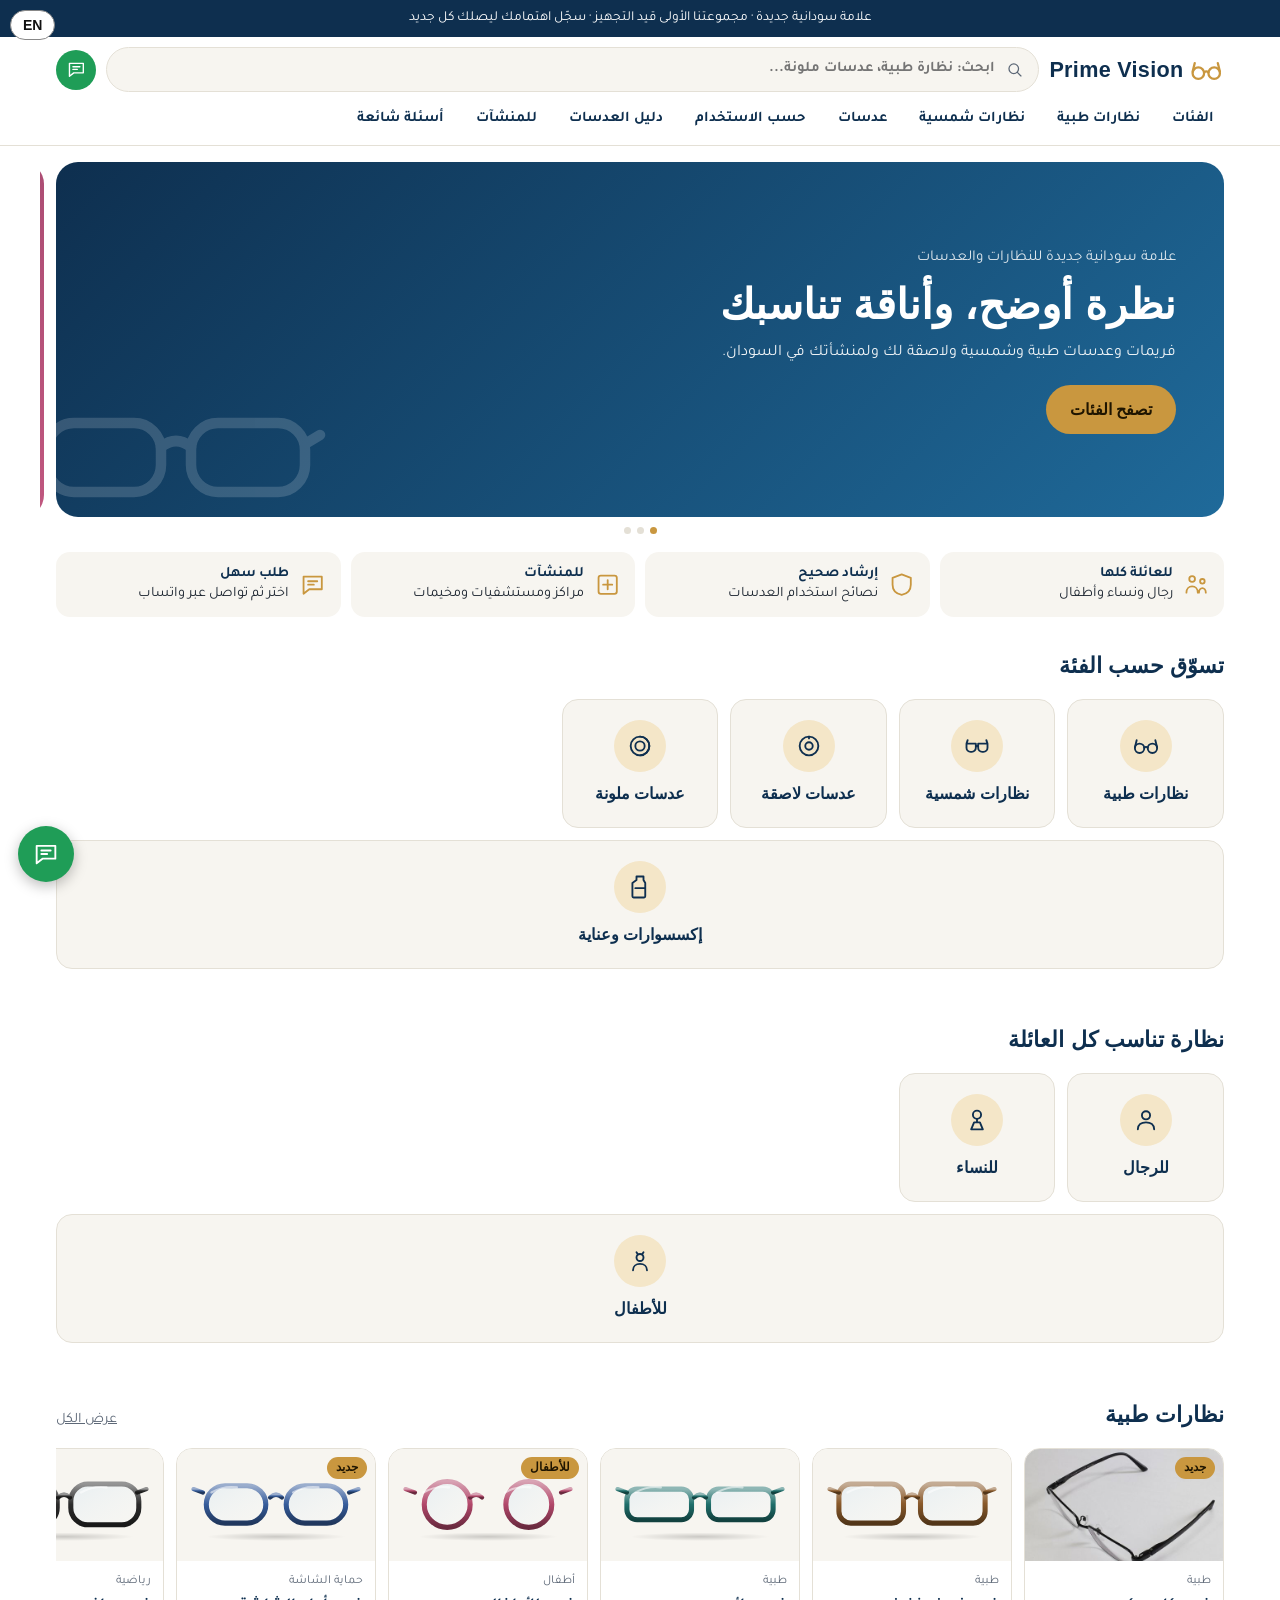
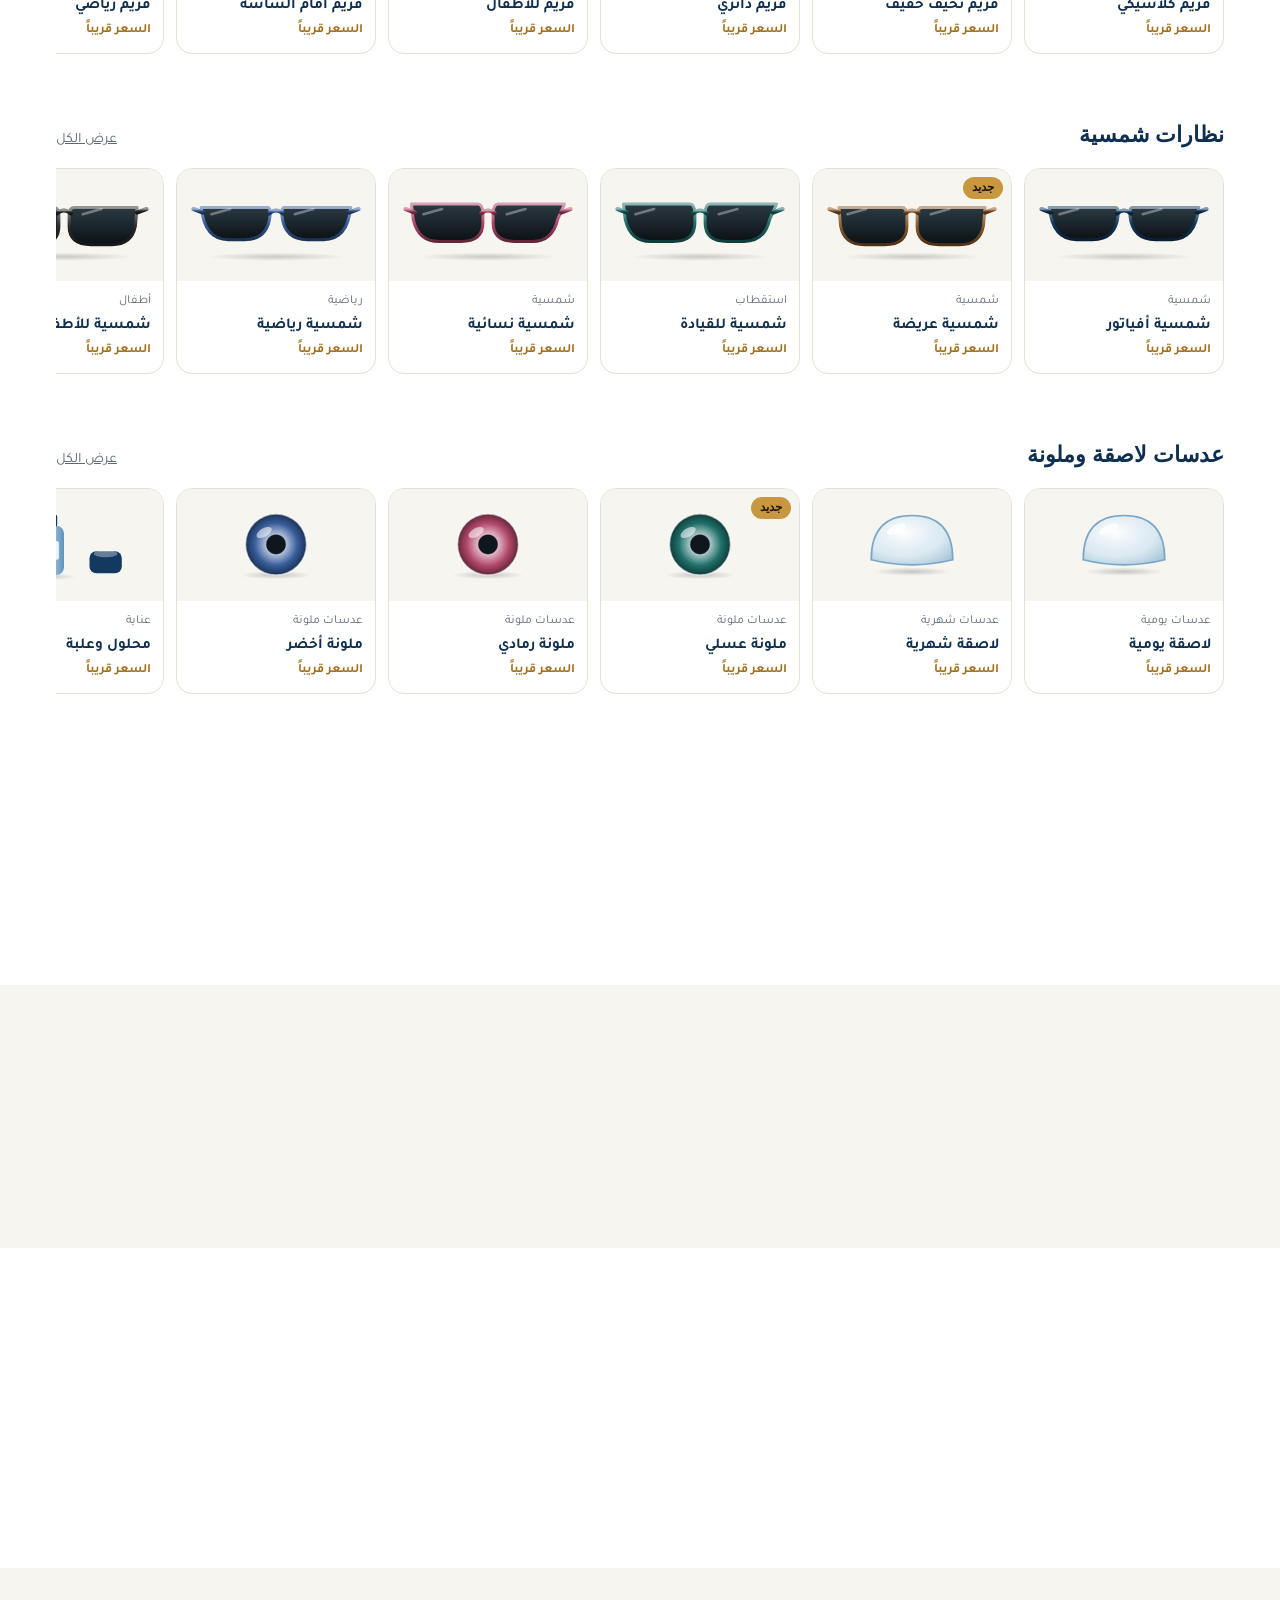
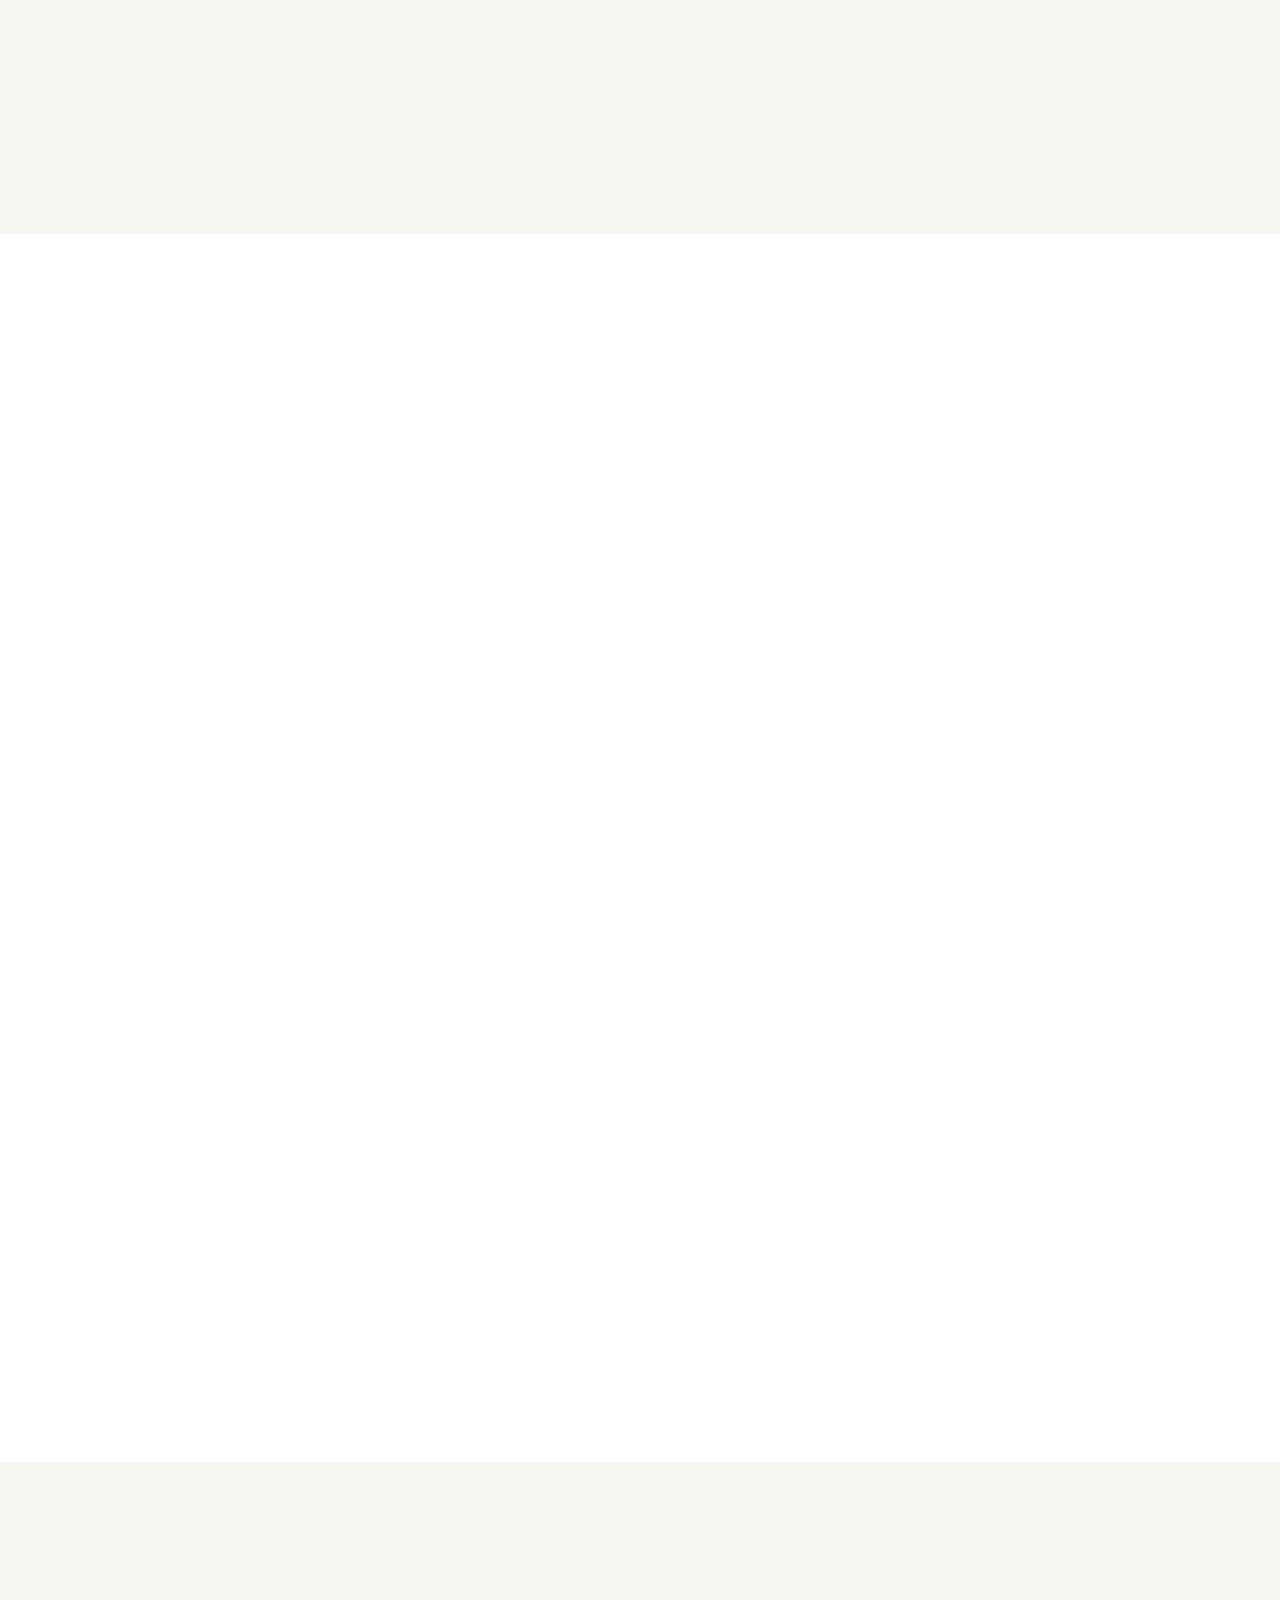
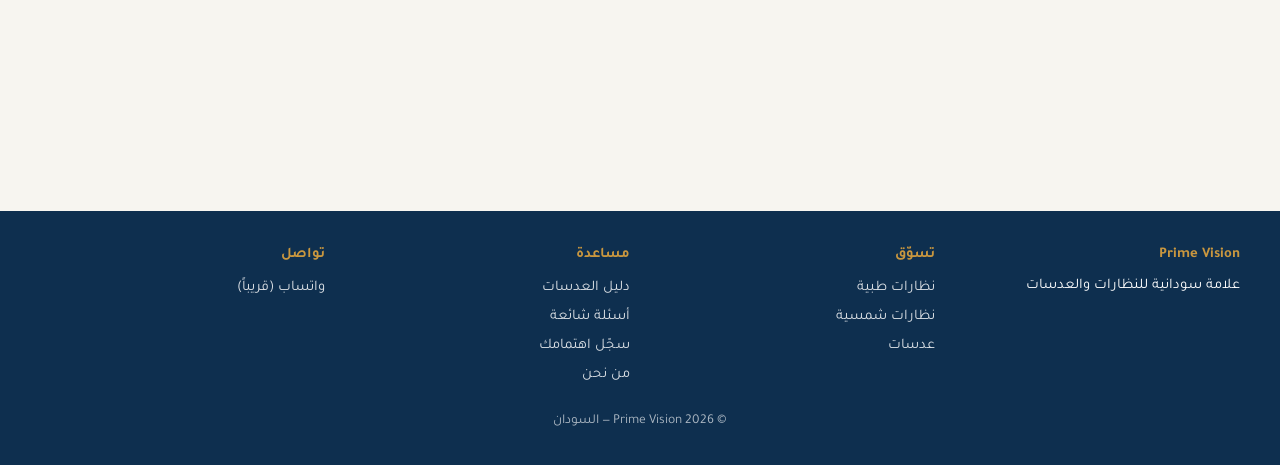
==== index.html @ 3c16b250 "Add multilingual support for Arabic and English" ====
<!DOCTYPE html>
<!-- Image credit: frame photo "Black Titanium Frame Eyeglasses, JINS MTF-16S-151B" by Yapparina, Wikimedia Commons, CC0 1.0. Font: Tajawal, SIL OFL. -->
<html lang="ar" dir="rtl"><head><meta charset="utf-8">
<meta name="viewport" content="width=device-width,initial-scale=1">
<title>Prime Vision | نظارات وعدسات في السودان</title>
<meta name="description" content="علامة سودانية جديدة للنظارات والعدسات: طبية، شمسية، لاصقة وملونة، للأفراد والمنشآت.">
<meta name="theme-color" content="#0e2f4f">
<meta name="robots" content="noindex,nofollow,noarchive">
<link rel="stylesheet" href="fonts.css"><link rel="manifest" href="manifest.webmanifest"><link rel="icon" href="data:image/svg+xml,%3Csvg%20xmlns%3D%22http%3A//www.w3.org/2000/svg%22%20viewBox%3D%220%200%20512%20512%22%3E%3Crect%20width%3D%22512%22%20height%3D%22512%22%20rx%3D%2296%22%20fill%3D%22%230f2a4a%22/%3E%3Cg%20fill%3D%22none%22%20stroke%3D%22%23fff%22%20stroke-width%3D%2226%22%3E%3Ccircle%20cx%3D%22165%22%20cy%3D%22270%22%20r%3D%2275%22/%3E%3Ccircle%20cx%3D%22347%22%20cy%3D%22270%22%20r%3D%2275%22/%3E%3Cpath%20d%3D%22M240%20262q16-18%2032%200%22/%3E%3C/g%3E%3Ccircle%20cx%3D%22256%22%20cy%3D%22130%22%20r%3D%2222%22%20fill%3D%22%23e8b04a%22/%3E%3C/svg%3E%0A"><link rel="apple-touch-icon" href="data:image/svg+xml,%3Csvg%20xmlns%3D%22http%3A//www.w3.org/2000/svg%22%20viewBox%3D%220%200%20512%20512%22%3E%3Crect%20width%3D%22512%22%20height%3D%22512%22%20rx%3D%2296%22%20fill%3D%22%230f2a4a%22/%3E%3Cg%20fill%3D%22none%22%20stroke%3D%22%23fff%22%20stroke-width%3D%2226%22%3E%3Ccircle%20cx%3D%22165%22%20cy%3D%22270%22%20r%3D%2275%22/%3E%3Ccircle%20cx%3D%22347%22%20cy%3D%22270%22%20r%3D%2275%22/%3E%3Cpath%20d%3D%22M240%20262q16-18%2032%200%22/%3E%3C/g%3E%3Ccircle%20cx%3D%22256%22%20cy%3D%22130%22%20r%3D%2222%22%20fill%3D%22%23e8b04a%22/%3E%3C/svg%3E%0A">
<link rel="preload" href="tajawal-700.ttf" as="font" type="font/ttf" crossorigin>
<style>
:root{--n:#0e2f4f;--n2:#17507f;--g:#c9973f;--gl:#f4e6c8;--bg:#f7f5f0;--t:#1c2530;--m:#5d6877;--l:#e4e0d6;--wa:#1f9d57}
*{box-sizing:border-box}html{scroll-behavior:smooth}
body{margin:0;font-family:Tajawal,"Noto Sans Arabic","Segoe UI",Tahoma,Arial,sans-serif;color:var(--t);background:#fff;line-height:1.7;font-size:16px}
a{color:inherit;text-decoration:none;cursor:pointer}
.ic{width:1.3em;height:1.3em;vertical-align:-.25em;flex:none}
.bar{background:var(--n);color:#fff;text-align:center;font-size:.86rem;padding:7px 12px}
header{position:sticky;top:0;z-index:5;background:#fffffff2;backdrop-filter:blur(6px);border-bottom:1px solid var(--l)}
.top{display:flex;align-items:center;gap:10px;padding:10px 16px;max-width:1200px;margin:auto}
.logo{font-weight:800;color:var(--n);font-size:1.35rem;white-space:nowrap;display:flex;align-items:center;gap:6px;letter-spacing:.3px}.logo .ic{width:1.6em;height:1.6em;color:var(--g)}
.search{flex:1;display:flex;align-items:center;gap:6px;background:var(--bg);border-radius:999px;padding:0 14px;border:1px solid var(--l);color:var(--m);min-width:0}
.search input{flex:1;border:0;background:transparent;padding:9px 4px;font:inherit;outline:0;min-width:0;color:var(--t)}
.iconbtn{background:var(--wa);color:#fff;border-radius:50%;width:40px;height:40px;display:grid;place-items:center;flex:none}
.nav{display:flex;gap:4px;overflow-x:auto;padding:0 12px 8px;max-width:1200px;margin:auto;scrollbar-width:none}
.nav a{white-space:nowrap;padding:5px 14px;border-radius:999px;font-size:.92rem;font-weight:700;color:var(--n)}.nav a:hover{background:var(--gl)}
.btn{display:inline-flex;align-items:center;gap:6px;background:var(--g);color:#1f1500;padding:11px 24px;border-radius:999px;font-weight:800;border:0;cursor:pointer;font:inherit;font-weight:800}
.btn.wa{background:var(--wa);color:#fff}.btn.dk{background:var(--n);color:#fff}.btn.ol{background:transparent;color:#fff;border:1.5px solid #fff8}
.wrap{max-width:1200px;margin:auto;padding:0 16px}
.hero{display:flex;overflow-x:auto;scroll-snap-type:x mandatory;max-width:1200px;margin:16px auto 0;padding:0 16px;gap:12px;scrollbar-width:none}
.slide{flex:0 0 100%;scroll-snap-align:center;border-radius:22px;padding:40px 28px;min-height:280px;color:#fff;display:flex;flex-direction:column;justify-content:center;position:relative;overflow:hidden}
.slide>*{position:relative;z-index:1;max-width:520px}
.slide small{opacity:.85;font-size:.95rem}.slide h1,.slide h2{margin:.15em 0 .2em;font-size:2rem;line-height:1.3;font-weight:800}.slide p{margin:0 0 18px;opacity:.93}
.slide .deco{position:absolute;inset:auto auto -20px -30px;width:300px;opacity:.16;z-index:0;max-width:none;color:#fff}
.slide .deco svg{width:100%}
.s1{background:linear-gradient(135deg,#0e2f4f,#1f6a9a)}.s2{background:linear-gradient(135deg,#6b2d4f,#c0577f)}.s3{background:linear-gradient(135deg,#6b4a1d,#c9973f)}
.dots{display:flex;justify-content:center;gap:6px;margin:10px 0 0}.dots i{width:7px;height:7px;border-radius:50%;background:var(--l)}.dots i:first-child{background:var(--g)}
.trust{display:grid;grid-template-columns:repeat(auto-fit,minmax(200px,1fr));gap:10px;padding:18px 16px 4px;max-width:1200px;margin:auto}
.trust div{display:flex;align-items:center;gap:10px;background:var(--bg);border-radius:14px;padding:12px 14px;font-size:.9rem;line-height:1.4}.trust b{display:block;color:var(--n)}.trust .ic{width:1.9em;height:1.9em;color:var(--g)}
section{padding:26px 0}
.sh{display:flex;justify-content:space-between;align-items:baseline;margin-bottom:14px}.sh h2{margin:0;color:var(--n);font-size:1.4rem;font-weight:800}.sh a{font-size:.9rem;color:var(--m);text-decoration:underline}
.sub{color:var(--m);margin:-8px 0 14px}
.tiles>.tile:last-child:nth-child(odd){grid-column:1/-1}.tiles{display:grid;grid-template-columns:repeat(auto-fit,minmax(140px,1fr));gap:12px}
.tile{display:flex;flex-direction:column;align-items:center;gap:8px;border-radius:16px;padding:20px 10px;background:var(--bg);border:1px solid var(--l);font-weight:800;color:var(--n);text-align:center}.tile:hover{border-color:var(--g);background:#fff}
.ti{width:52px;height:52px;border-radius:50%;background:var(--gl);color:var(--n);display:grid;place-items:center}.ti .ic{width:28px;height:28px}
.car{display:flex;gap:12px;overflow-x:auto;scroll-snap-type:x proximity;padding-bottom:10px;scrollbar-width:thin}
.pc{flex:0 0 168px;scroll-snap-align:start;border:1px solid var(--l);border-radius:16px;overflow:hidden;background:#fff;transition:.15s}.pc:hover{border-color:var(--g);transform:translateY(-2px)}
.pi{background:var(--bg);height:112px;display:grid;place-items:center;padding:14px;position:relative}.pi svg{width:100%;max-height:88px}.pi:has(img){padding:0;overflow:hidden}.pi img{display:block}
.bd{position:absolute;top:8px;right:8px;background:var(--g);color:#1f1500;font-size:.72rem;font-weight:800;padding:1px 9px;border-radius:999px}
.pm{padding:10px 12px 12px;display:grid;gap:1px}.pb{font-size:.76rem;color:var(--m)}.pn{font-size:.95rem;color:var(--n)}.pp{font-size:.8rem;color:#a2701c;font-weight:700}
.edit{display:grid;grid-template-columns:repeat(auto-fit,minmax(240px,1fr));gap:14px}
.ec{border-radius:18px;padding:24px;color:#fff;min-height:150px;display:flex;flex-direction:column;justify-content:space-between}.ec .ic{width:34px;height:34px;opacity:.9}.ec h3{margin:0;font-size:1.2rem}.ec a{text-decoration:underline;font-size:.92rem;opacity:.95}
.alt{background:var(--bg)}
.grid{display:grid;grid-template-columns:repeat(auto-fit,minmax(170px,1fr));gap:14px}
.fc{background:#fff;border-radius:16px;padding:20px 16px;text-align:center;border:1px solid var(--l);display:flex;flex-direction:column;align-items:center;gap:6px}.fc h3{margin:0;font-size:1.05rem;color:var(--n)}.fc p{margin:0;font-size:.9rem;color:var(--m)}
form{max-width:520px;margin:auto;display:grid;gap:12px}label{font-size:.92rem;font-weight:700;display:grid;gap:4px;color:var(--n)}
input,select,textarea{font:inherit;padding:11px 12px;border:1px solid #cfc9bb;border-radius:12px;width:100%;background:#fff}input:focus,select:focus,textarea:focus{outline:2px solid var(--g);border-color:var(--g)}
details{background:#fff;border-radius:14px;padding:12px 18px;margin:8px 0;border:1px solid var(--l)}summary{cursor:pointer;font-weight:800;color:var(--n)}details p{margin:8px 0 0;color:var(--m)}
.note{font-size:.85rem;color:var(--m);text-align:center}
footer{background:var(--n);color:#fff;padding:32px 16px;font-size:.92rem}.fg{max-width:1200px;margin:auto;display:grid;grid-template-columns:repeat(auto-fit,minmax(160px,1fr));gap:20px}.fg h4{margin:0 0 6px;color:var(--g)}.fg a{display:block;opacity:.85;padding:2px 0}.cp{text-align:center;margin-top:20px;opacity:.65;font-size:.85rem}
.fab{position:fixed;bottom:18px;left:18px;width:56px;height:56px;border-radius:50%;background:var(--wa);color:#fff;display:grid;place-items:center;box-shadow:0 4px 14px #0004;z-index:6}.fab .ic{width:28px;height:28px}
#inst{display:none}
#gate{position:fixed;inset:0;background:var(--n);z-index:99;display:none;place-items:center;color:#fff;text-align:center}#gate form{background:#fff;color:var(--t);padding:24px;border-radius:16px;max-width:320px}
#toast{position:fixed;bottom:90px;left:50%;transform:translateX(-50%);background:#1c2530;color:#fff;padding:10px 18px;border-radius:999px;display:none;z-index:98;font-size:.95rem}
@media(min-width:800px){.slide{padding:56px 48px;min-height:320px}.slide h1,.slide h2{font-size:2.6rem}.pc{flex-basis:200px}}
</style><style>.btn.on{outline:3px solid #c9983a;outline-offset:2px}
#pvm{position:fixed;inset:0;background:#0009;display:none;align-items:center;justify-content:center;z-index:60;padding:14px}#pvm .bx{background:#fff;border-radius:18px;max-width:460px;width:100%;max-height:90vh;overflow:auto;padding:16px;position:relative;text-align:right}#pvm img{width:100%;max-height:260px;object-fit:contain;border-radius:12px;background:#f1eee6}#pvm .x{position:absolute;top:8px;left:10px;border:0;background:#eee;border-radius:999px;width:32px;height:32px;font-size:18px;cursor:pointer}#pvl{position:fixed;bottom:14px;right:14px;z-index:50;display:none}#pvno{text-align:center;color:var(--m);padding:18px;display:none}</style><style id="pvx">
@media (prefers-reduced-motion:no-preference){.rv{opacity:0;transform:translateY(14px);transition:opacity .5s ease,transform .5s ease}.rv.in{opacity:1;transform:none}#pvm{transition:opacity .2s}#pvm .bx{animation:pvup .25s ease}@keyframes pvup{from{transform:translateY(12px);opacity:0}to{transform:none;opacity:1}}.btn,button{transition:transform .12s,opacity .2s}.btn:active,button:active{transform:scale(.97)}}
section{content-visibility:auto;contain-intrinsic-size:auto 500px}
#f input,#f select,#f textarea,#f button{min-height:44px;font-size:16px}
.btn[disabled],button[disabled]{opacity:.6;pointer-events:none}
.szb{margin:10px 0;border:1px solid #ddd;border-radius:12px;padding:8px 12px}.szb summary{cursor:pointer;font-weight:700}
#pvl{width:100%;border-collapse:collapse;font-size:14px}#pvl td,#pvl th{padding:4px;border-bottom:1px solid #eee;text-align:center}
</style>
</head><body>
<svg width="0" height="0" style="position:absolute" aria-hidden="true"><defs><symbol id="i-glasses" viewBox="0 0 24 24" fill="none" stroke="currentColor" stroke-width="1.6" stroke-linecap="round" stroke-linejoin="round"><circle cx="6.5" cy="14" r="4"/><circle cx="17.5" cy="14" r="4"/><path d="M10.5 13.5q1.5-1.5 3 0M2.5 13l1.5-6M21.5 13L20 7"/></symbol><symbol id="i-sun" viewBox="0 0 24 24" fill="none" stroke="currentColor" stroke-width="1.6" stroke-linecap="round" stroke-linejoin="round"><path d="M3 10h8v3.5a3.5 3.5 0 0 1-3.5 3.5h-1A3.5 3.5 0 0 1 3 13.5zM13 10h8v3.5a3.5 3.5 0 0 1-3.5 3.5h-1a3.5 3.5 0 0 1-3.5-3.5zM11 12h2M3 10l1-3M21 10l-1-3"/></symbol><symbol id="i-lens" viewBox="0 0 24 24" fill="none" stroke="currentColor" stroke-width="1.6" stroke-linecap="round" stroke-linejoin="round"><circle cx="12" cy="12" r="8"/><circle cx="12" cy="12" r="3.2"/><path d="M12 4v1.5"/></symbol><symbol id="i-color" viewBox="0 0 24 24" fill="none" stroke="currentColor" stroke-width="1.6" stroke-linecap="round" stroke-linejoin="round"><circle cx="12" cy="12" r="8"/><circle cx="12" cy="12" r="4"/><path d="M12 4a8 8 0 0 1 0 16"/></symbol><symbol id="i-drop" viewBox="0 0 24 24" fill="none" stroke="currentColor" stroke-width="1.6" stroke-linecap="round" stroke-linejoin="round"><path d="M12 3s6 6.5 6 11a6 6 0 0 1-12 0c0-4.5 6-11 6-11z"/></symbol><symbol id="i-bottle" viewBox="0 0 24 24" fill="none" stroke="currentColor" stroke-width="1.6" stroke-linecap="round" stroke-linejoin="round"><path d="M9 3h6v3l1.5 2.5V20a1 1 0 0 1-1 1h-9a1 1 0 0 1-1-1V8.5L9 6zM8 13h8"/></symbol><symbol id="i-man" viewBox="0 0 24 24" fill="none" stroke="currentColor" stroke-width="1.6" stroke-linecap="round" stroke-linejoin="round"><circle cx="12" cy="8" r="3.5"/><path d="M5 20c0-4 3-6 7-6s7 2 7 6"/></symbol><symbol id="i-woman" viewBox="0 0 24 24" fill="none" stroke="currentColor" stroke-width="1.6" stroke-linecap="round" stroke-linejoin="round"><circle cx="12" cy="7.5" r="3.5"/><path d="M12 11v3M7 20l2.5-6h5L17 20z"/></symbol><symbol id="i-kid" viewBox="0 0 24 24" fill="none" stroke="currentColor" stroke-width="1.6" stroke-linecap="round" stroke-linejoin="round"><circle cx="12" cy="9" r="3"/><path d="M6 20c0-3.5 2.5-5.5 6-5.5s6 2 6 5.5M9 4.5l1 1.5M15 4.5l-1 1.5"/></symbol><symbol id="i-screen" viewBox="0 0 24 24" fill="none" stroke="currentColor" stroke-width="1.6" stroke-linecap="round" stroke-linejoin="round"><rect x="3" y="4" width="18" height="12" rx="2"/><path d="M8 20h8M12 16v4"/></symbol><symbol id="i-car" viewBox="0 0 24 24" fill="none" stroke="currentColor" stroke-width="1.6" stroke-linecap="round" stroke-linejoin="round"><path d="M4 15v-3l2-5h12l2 5v3zM4 15v3h3v-3M17 15v3h3v-3M7 12h10"/></symbol><symbol id="i-run" viewBox="0 0 24 24" fill="none" stroke="currentColor" stroke-width="1.6" stroke-linecap="round" stroke-linejoin="round"><circle cx="14" cy="5" r="2"/><path d="M8 20l3-5-2-3 3-2 3 3 3 1M11 15l3 1 1 4"/></symbol><symbol id="i-user" viewBox="0 0 24 24" fill="none" stroke="currentColor" stroke-width="1.6" stroke-linecap="round" stroke-linejoin="round"><circle cx="12" cy="8" r="3.5"/><path d="M5 20c0-4 3-6 7-6s7 2 7 6"/></symbol><symbol id="i-store" viewBox="0 0 24 24" fill="none" stroke="currentColor" stroke-width="1.6" stroke-linecap="round" stroke-linejoin="round"><path d="M4 9l1-5h14l1 5M4 9v11h16V9M4 9a2.7 2.7 0 0 0 5.3 0 2.7 2.7 0 0 0 5.4 0A2.7 2.7 0 0 0 20 9M10 20v-5h4v5"/></symbol><symbol id="i-hospital" viewBox="0 0 24 24" fill="none" stroke="currentColor" stroke-width="1.6" stroke-linecap="round" stroke-linejoin="round"><rect x="4" y="4" width="16" height="16" rx="2"/><path d="M12 8v8M8 12h8"/></symbol><symbol id="i-tent" viewBox="0 0 24 24" fill="none" stroke="currentColor" stroke-width="1.6" stroke-linecap="round" stroke-linejoin="round"><path d="M3 20L12 4l9 16zM12 4v16M9 20l3-6 3 6"/></symbol><symbol id="i-steth" viewBox="0 0 24 24" fill="none" stroke="currentColor" stroke-width="1.6" stroke-linecap="round" stroke-linejoin="round"><path d="M6 3v6a4 4 0 0 0 8 0V3M10 13v2a4 4 0 0 0 8 0v-2"/><circle cx="18" cy="11" r="2"/></symbol><symbol id="i-hand" viewBox="0 0 24 24" fill="none" stroke="currentColor" stroke-width="1.6" stroke-linecap="round" stroke-linejoin="round"><path d="M7 12V6a1.5 1.5 0 0 1 3 0v5M10 11V4.5a1.5 1.5 0 0 1 3 0V11M13 11V5.5a1.5 1.5 0 0 1 3 0V13M16 11a1.5 1.5 0 0 1 3 0v4a6 6 0 0 1-6 6h-1a6 6 0 0 1-5-3l-2-4 1-1 3 2"/></symbol><symbol id="i-eye" viewBox="0 0 24 24" fill="none" stroke="currentColor" stroke-width="1.6" stroke-linecap="round" stroke-linejoin="round"><path d="M2 12s4-7 10-7 10 7 10 7-4 7-10 7S2 12 2 12z"/><circle cx="12" cy="12" r="3"/></symbol><symbol id="i-clock" viewBox="0 0 24 24" fill="none" stroke="currentColor" stroke-width="1.6" stroke-linecap="round" stroke-linejoin="round"><circle cx="12" cy="12" r="9"/><path d="M12 7v5l3 2"/></symbol><symbol id="i-doctor" viewBox="0 0 24 24" fill="none" stroke="currentColor" stroke-width="1.6" stroke-linecap="round" stroke-linejoin="round"><rect x="4" y="4" width="16" height="16" rx="2"/><path d="M12 8v8M8 12h8"/></symbol><symbol id="i-chat" viewBox="0 0 24 24" fill="none" stroke="currentColor" stroke-width="1.6" stroke-linecap="round" stroke-linejoin="round"><path d="M4 5h16v11H9l-5 4z"/><path d="M8 9h8M8 12h5"/></symbol><symbol id="i-search" viewBox="0 0 24 24" fill="none" stroke="currentColor" stroke-width="1.6" stroke-linecap="round" stroke-linejoin="round"><circle cx="11" cy="11" r="6"/><path d="M20 20l-4.5-4.5"/></symbol><symbol id="i-check" viewBox="0 0 24 24" fill="none" stroke="currentColor" stroke-width="1.6" stroke-linecap="round" stroke-linejoin="round"><path d="M5 12l5 5 9-10"/></symbol><symbol id="i-family" viewBox="0 0 24 24" fill="none" stroke="currentColor" stroke-width="1.6" stroke-linecap="round" stroke-linejoin="round"><circle cx="8" cy="7" r="2.5"/><circle cx="17" cy="9" r="2"/><path d="M3 19c0-3.5 2.2-5.5 5-5.5s5 2 5 5.5M14 19c0-2.5 1.5-4 3-4s3 1.5 3 4"/></symbol><symbol id="i-one" viewBox="0 0 24 24" fill="none" stroke="currentColor" stroke-width="1.6" stroke-linecap="round" stroke-linejoin="round"><circle cx="12" cy="12" r="9"/><path d="M10.5 9l1.8-1.2V16"/></symbol><symbol id="i-two" viewBox="0 0 24 24" fill="none" stroke="currentColor" stroke-width="1.6" stroke-linecap="round" stroke-linejoin="round"><circle cx="12" cy="12" r="9"/><path d="M9.5 9.5a2.5 2.5 0 0 1 5 0c0 2-5 4-5 6.5h5"/></symbol><symbol id="i-three" viewBox="0 0 24 24" fill="none" stroke="currentColor" stroke-width="1.6" stroke-linecap="round" stroke-linejoin="round"><circle cx="12" cy="12" r="9"/><path d="M9.5 8.5h5l-2.5 3a2.5 2.5 0 1 1-2.5 3.5"/></symbol><symbol id="i-shield" viewBox="0 0 24 24" fill="none" stroke="currentColor" stroke-width="1.6" stroke-linecap="round" stroke-linejoin="round"><path d="M12 3l8 3v6c0 5-3.5 8-8 9-4.5-1-8-4-8-9V6z"/></symbol></defs></svg>
<div id="gate"><form id="gf"><h3>Prime Vision</h3><p>الموقع قيد التجربة. أدخل رمز الدخول.</p><input id="gc" type="password" autocomplete="off" aria-label="رمز الدخول"><p id="ge" style="color:#c00;display:none">الرمز غير صحيح</p><button class="btn" type="submit">دخول</button></form></div><div id="toast"></div>
<div class="bar">علامة سودانية جديدة · مجموعتنا الأولى قيد التجهيز · سجّل اهتمامك ليصلك كل جديد</div>
<header><div class="top"><a class="logo" href="#"><svg class="ic "><use href="#i-glasses"/></svg>Prime Vision</a>
<label class="search"><svg class="ic "><use href="#i-search"/></svg><input id="q" placeholder="ابحث: نظارة طبية، عدسات ملونة..." aria-label="بحث"></label>
<a class="iconbtn" data-wa="" aria-label="واتساب"><svg class="ic "><use href="#i-chat"/></svg></a></div>
<nav class="nav"><a href="#cats">الفئات</a><a href="#opt">نظارات طبية</a><a href="#sun">نظارات شمسية</a><a href="#cl">عدسات</a><a href="#use">حسب الاستخدام</a><a href="#guide">دليل العدسات</a><a href="#b2b">للمنشآت</a><a href="#faq">أسئلة شائعة</a></nav></header>

<div class="hero">
<div class="slide s1"><small>علامة سودانية جديدة للنظارات والعدسات</small><h1>نظرة أوضح، وأناقة تناسبك</h1><p>فريمات وعدسات طبية وشمسية ولاصقة لك ولمنشأتك في السودان.</p><div><a class="btn" href="#cats">تصفح الفئات</a> <button class="btn ol" id="inst">ثبّت التطبيق</button></div><div class="deco"><svg viewBox="0 0 200 90"><g fill="none" stroke="#fff" stroke-width="7" stroke-linecap="round"><rect x="14" y="22" width="76" height="46" rx="18"/><rect x="110" y="22" width="76" height="46" rx="18"/><path d="M90 38q10-8 20 0M14 36L4 30M186 36l10-6"/></g></svg></div></div>
<div class="slide s2"><small>جديد</small><h2>عدسات لاصقة ملونة</h2><p>ألوان طبيعية بمقاسات مختلفة، بإشراف وإرشاد صحيح للاستخدام.</p><div><a class="btn" data-wa="مرحباً، أرغب بمعرفة المزيد عن العدسات الملونة">استفسر الآن</a></div><div class="deco"><svg viewBox="0 0 200 90"><circle cx="100" cy="45" r="36" fill="#fff"/><circle cx="100" cy="45" r="15" fill="#10161d"/><circle cx="100" cy="45" r="36" fill="none" stroke="#fff7" stroke-width="3"/><circle cx="90" cy="35" r="5" fill="#fff8"/></svg></div></div>
<div class="slide s3"><small>للأفراد والمنشآت</small><h2>مراكز نظارات، مستشفيات، عيادات ومخيمات طبية</h2><p>أخبرنا باحتياجك وسنتواصل عند توفر المنتج المناسب.</p><div><a class="btn dk" href="#quote">سجّل اهتمامك</a></div><div class="deco"><svg viewBox="0 0 200 90"><g fill="#fff"><path d="M14 24h74q6 0 6 10v12q0 22-26 22H44Q20 68 16 46z"/><path d="M186 24h-74q-6 0-6 10v12q0 22 26 22h24q24 0 28-22z"/></g><path d="M94 32q6-6 12 0" stroke="#fff" stroke-width="5" fill="none"/><path d="M26 32q10-4 20 0" stroke="#fff6" stroke-width="3" fill="none"/></svg></div></div>
</div><div class="dots"><i></i><i></i><i></i></div>

<div class="trust"><div><svg class="ic "><use href="#i-family"/></svg><span><b>للعائلة كلها</b>رجال ونساء وأطفال</span></div><div><svg class="ic "><use href="#i-shield"/></svg><span><b>إرشاد صحيح</b>نصائح استخدام العدسات</span></div><div><svg class="ic "><use href="#i-hospital"/></svg><span><b>للمنشآت</b>مراكز ومستشفيات ومخيمات</span></div><div><svg class="ic "><use href="#i-chat"/></svg><span><b>طلب سهل</b>اختر ثم تواصل عبر واتساب</span></div></div>

<div class="wrap">
<section id="cats"><div class="sh"><h2>تسوّق حسب الفئة</h2></div><div class="tiles">
<a class="tile" href="#opt"><span class="ti"><svg class="ic "><use href="#i-glasses"/></svg></span>نظارات طبية</a><a class="tile" href="#sun"><span class="ti"><svg class="ic "><use href="#i-sun"/></svg></span>نظارات شمسية</a><a class="tile" href="#cl"><span class="ti"><svg class="ic "><use href="#i-lens"/></svg></span>عدسات لاصقة</a><a class="tile" href="#cl"><span class="ti"><svg class="ic "><use href="#i-color"/></svg></span>عدسات ملونة</a><a class="tile" data-wa="مرحباً، أرغب بمعرفة المزيد عن الإكسسوارات"><span class="ti"><svg class="ic "><use href="#i-bottle"/></svg></span>إكسسوارات وعناية</a></div></section>
<section><div class="sh"><h2>نظارة تناسب كل العائلة</h2></div><div class="tiles">
<a class="tile" data-wa="أبحث عن نظارة للرجال"><span class="ti"><svg class="ic "><use href="#i-man"/></svg></span>للرجال</a><a class="tile" data-wa="أبحث عن نظارة للنساء"><span class="ti"><svg class="ic "><use href="#i-woman"/></svg></span>للنساء</a><a class="tile" data-wa="أبحث عن نظارة للأطفال"><span class="ti"><svg class="ic "><use href="#i-kid"/></svg></span>للأطفال</a></div></section>
<section id="opt"><div class="sh"><h2>نظارات طبية</h2><a data-wa="مرحباً، أرغب بمعرفة المزيد عن النظارات الطبية">عرض الكل</a></div><div class="car"><a class="pc" data-wa="مرحباً، أرغب بمعرفة المزيد عن فريم كلاسيكي"><div class="pi"><img src="[data-uri]" alt="فريم طبي معدني أسود" loading="lazy" style="width:100%;height:100%;object-fit:cover;border-radius:0"><span class=bd>جديد</span></div><div class="pm"><span class="pb">طبية</span><b class="pn">فريم كلاسيكي</b><span class="pp">السعر قريباً</span></div></a><a class="pc" data-wa="مرحباً، أرغب بمعرفة المزيد عن فريم نحيف خفيف"><div class="pi"><svg viewBox="0 0 200 90"><defs><linearGradient id="m1" x1="0" y1="0" x2="0" y2="1"><stop offset="0" stop-color="#c4ac95"/><stop offset=".5" stop-color="#8a5a2b"/><stop offset="1" stop-color="#523619"/></linearGradient><linearGradient id="l1" x1="0" y1="0" x2="1" y2="1"><stop offset="0" stop-color="#dbe9f2" stop-opacity=".55"/><stop offset="1" stop-color="#f4f9fc" stop-opacity=".12"/></linearGradient><radialGradient id="s1" cx=".5" cy=".5" r=".5"><stop offset="0" stop-color="#000" stop-opacity=".18"/><stop offset="1" stop-color="#000" stop-opacity="0"/></radialGradient></defs><ellipse cx="100" cy="82" rx="82" ry="5" fill="url(#s1)"/><g><rect x="14" y="20" width="76" height="46" rx="14" fill="url(#l1)"/><rect x="110" y="20" width="76" height="46" rx="14" fill="url(#l1)"/><rect x="14" y="20" width="76" height="46" rx="14" fill="none" stroke="url(#m1)" stroke-width="6"/><rect x="110" y="20" width="76" height="46" rx="14" fill="none" stroke="url(#m1)" stroke-width="6"/></g><g fill="none" stroke="url(#m1)" stroke-width="5" stroke-linecap="round"><path d="M93 36q7-7 14 0"/><path d="M14 30L3 26M186 30l11-4"/></g><path d="M24 30q14-8 30-6" stroke="#fff" stroke-opacity=".55" stroke-width="2.5" fill="none" stroke-linecap="round"/><path d="M120 30q14-8 30-6" stroke="#fff" stroke-opacity=".55" stroke-width="2.5" fill="none" stroke-linecap="round"/></svg></div><div class="pm"><span class="pb">طبية</span><b class="pn">فريم نحيف خفيف</b><span class="pp">السعر قريباً</span></div></a><a class="pc" data-wa="مرحباً، أرغب بمعرفة المزيد عن فريم دائري"><div class="pi"><svg viewBox="0 0 200 90"><defs><linearGradient id="m2" x1="0" y1="0" x2="0" y2="1"><stop offset="0" stop-color="#8fb7b5"/><stop offset=".5" stop-color="#1f6f6b"/><stop offset="1" stop-color="#124240"/></linearGradient><linearGradient id="l2" x1="0" y1="0" x2="1" y2="1"><stop offset="0" stop-color="#dbe9f2" stop-opacity=".55"/><stop offset="1" stop-color="#f4f9fc" stop-opacity=".12"/></linearGradient><radialGradient id="s2" cx=".5" cy=".5" r=".5"><stop offset="0" stop-color="#000" stop-opacity=".18"/><stop offset="1" stop-color="#000" stop-opacity="0"/></radialGradient></defs><ellipse cx="100" cy="82" rx="82" ry="5" fill="url(#s2)"/><g><rect x="14" y="26" width="76" height="36" rx="12" fill="url(#l2)"/><rect x="110" y="26" width="76" height="36" rx="12" fill="url(#l2)"/><rect x="14" y="26" width="76" height="36" rx="12" fill="none" stroke="url(#m2)" stroke-width="6"/><rect x="110" y="26" width="76" height="36" rx="12" fill="none" stroke="url(#m2)" stroke-width="6"/></g><g fill="none" stroke="url(#m2)" stroke-width="5" stroke-linecap="round"><path d="M93 36q7-7 14 0"/><path d="M14 30L3 26M186 30l11-4"/></g><path d="M24 30q14-8 30-6" stroke="#fff" stroke-opacity=".55" stroke-width="2.5" fill="none" stroke-linecap="round"/><path d="M120 30q14-8 30-6" stroke="#fff" stroke-opacity=".55" stroke-width="2.5" fill="none" stroke-linecap="round"/></svg></div><div class="pm"><span class="pb">طبية</span><b class="pn">فريم دائري</b><span class="pp">السعر قريباً</span></div></a><a class="pc" data-wa="مرحباً، أرغب بمعرفة المزيد عن فريم للأطفال"><div class="pi"><svg viewBox="0 0 200 90"><defs><linearGradient id="m3" x1="0" y1="0" x2="0" y2="1"><stop offset="0" stop-color="#d8a3b4"/><stop offset=".5" stop-color="#b2476a"/><stop offset="1" stop-color="#6a2a3f"/></linearGradient><linearGradient id="l3" x1="0" y1="0" x2="1" y2="1"><stop offset="0" stop-color="#dbe9f2" stop-opacity=".55"/><stop offset="1" stop-color="#f4f9fc" stop-opacity=".12"/></linearGradient><radialGradient id="s3" cx=".5" cy=".5" r=".5"><stop offset="0" stop-color="#000" stop-opacity=".18"/><stop offset="1" stop-color="#000" stop-opacity="0"/></radialGradient></defs><ellipse cx="100" cy="82" rx="82" ry="5" fill="url(#s3)"/><g><circle cx="52" cy="44" r="27" fill="url(#l3)"/><circle cx="148" cy="44" r="27" fill="url(#l3)"/><circle cx="52" cy="44" r="27" fill="none" stroke="url(#m3)" stroke-width="6"/><circle cx="148" cy="44" r="27" fill="none" stroke="url(#m3)" stroke-width="6"/></g><g fill="none" stroke="url(#m3)" stroke-width="5" stroke-linecap="round"><path d="M79 36q7-7 14 0"/><path d="M14 30L3 26M186 30l11-4"/></g><path d="M24 30q14-8 30-6" stroke="#fff" stroke-opacity=".55" stroke-width="2.5" fill="none" stroke-linecap="round"/><path d="M120 30q14-8 30-6" stroke="#fff" stroke-opacity=".55" stroke-width="2.5" fill="none" stroke-linecap="round"/></svg><span class=bd>للأطفال</span></div><div class="pm"><span class="pb">أطفال</span><b class="pn">فريم للأطفال</b><span class="pp">السعر قريباً</span></div></a><a class="pc" data-wa="مرحباً، أرغب بمعرفة المزيد عن فريم أمام الشاشة"><div class="pi"><svg viewBox="0 0 200 90"><defs><linearGradient id="m4" x1="0" y1="0" x2="0" y2="1"><stop offset="0" stop-color="#9aadcd"/><stop offset=".5" stop-color="#365c9b"/><stop offset="1" stop-color="#20375d"/></linearGradient><linearGradient id="l4" x1="0" y1="0" x2="1" y2="1"><stop offset="0" stop-color="#dbe9f2" stop-opacity=".55"/><stop offset="1" stop-color="#f4f9fc" stop-opacity=".12"/></linearGradient><radialGradient id="s4" cx=".5" cy=".5" r=".5"><stop offset="0" stop-color="#000" stop-opacity=".18"/><stop offset="1" stop-color="#000" stop-opacity="0"/></radialGradient></defs><ellipse cx="100" cy="82" rx="82" ry="5" fill="url(#s4)"/><g><rect x="18" y="22" width="70" height="44" rx="22" fill="url(#l4)"/><rect x="112" y="22" width="70" height="44" rx="22" fill="url(#l4)"/><rect x="18" y="22" width="70" height="44" rx="22" fill="none" stroke="url(#m4)" stroke-width="6"/><rect x="112" y="22" width="70" height="44" rx="22" fill="none" stroke="url(#m4)" stroke-width="6"/></g><g fill="none" stroke="url(#m4)" stroke-width="5" stroke-linecap="round"><path d="M93 36q7-7 14 0"/><path d="M14 30L3 26M186 30l11-4"/></g><path d="M24 30q14-8 30-6" stroke="#fff" stroke-opacity=".55" stroke-width="2.5" fill="none" stroke-linecap="round"/><path d="M120 30q14-8 30-6" stroke="#fff" stroke-opacity=".55" stroke-width="2.5" fill="none" stroke-linecap="round"/></svg><span class=bd>جديد</span></div><div class="pm"><span class="pb">حماية الشاشة</span><b class="pn">فريم أمام الشاشة</b><span class="pp">السعر قريباً</span></div></a><a class="pc" data-wa="مرحباً، أرغب بمعرفة المزيد عن فريم رياضي"><div class="pi"><svg viewBox="0 0 200 90"><defs><linearGradient id="m5" x1="0" y1="0" x2="0" y2="1"><stop offset="0" stop-color="#959595"/><stop offset=".5" stop-color="#2b2b2b"/><stop offset="1" stop-color="#191919"/></linearGradient><linearGradient id="l5" x1="0" y1="0" x2="1" y2="1"><stop offset="0" stop-color="#dbe9f2" stop-opacity=".55"/><stop offset="1" stop-color="#f4f9fc" stop-opacity=".12"/></linearGradient><radialGradient id="s5" cx=".5" cy=".5" r=".5"><stop offset="0" stop-color="#000" stop-opacity=".18"/><stop offset="1" stop-color="#000" stop-opacity="0"/></radialGradient></defs><ellipse cx="100" cy="82" rx="82" ry="5" fill="url(#s5)"/><g><rect x="12" y="20" width="80" height="48" rx="20" fill="url(#l5)"/><rect x="108" y="20" width="80" height="48" rx="20" fill="url(#l5)"/><rect x="12" y="20" width="80" height="48" rx="20" fill="none" stroke="url(#m5)" stroke-width="6"/><rect x="108" y="20" width="80" height="48" rx="20" fill="none" stroke="url(#m5)" stroke-width="6"/></g><g fill="none" stroke="url(#m5)" stroke-width="5" stroke-linecap="round"><path d="M93 36q7-7 14 0"/><path d="M14 30L3 26M186 30l11-4"/></g><path d="M24 30q14-8 30-6" stroke="#fff" stroke-opacity=".55" stroke-width="2.5" fill="none" stroke-linecap="round"/><path d="M120 30q14-8 30-6" stroke="#fff" stroke-opacity=".55" stroke-width="2.5" fill="none" stroke-linecap="round"/></svg></div><div class="pm"><span class="pb">رياضية</span><b class="pn">فريم رياضي</b><span class="pp">السعر قريباً</span></div></a></div></section>
<section id="sun"><div class="sh"><h2>نظارات شمسية</h2><a data-wa="مرحباً، أرغب بمعرفة المزيد عن النظارات الشمسية">عرض الكل</a></div><div class="car"><a class="pc" data-wa="مرحباً، أرغب بمعرفة المزيد عن شمسية أفياتور"><div class="pi"><svg viewBox="0 0 200 90"><defs><linearGradient id="m6" x1="0" y1="0" x2="0" y2="1"><stop offset="0" stop-color="#889caf"/><stop offset=".5" stop-color="#12395f"/><stop offset="1" stop-color="#091f34"/></linearGradient><linearGradient id="l6" x1="0" y1="0" x2="0" y2="1"><stop offset="0" stop-color="#2b3a42"/><stop offset="1" stop-color="#0b1115"/></linearGradient><radialGradient id="s6" cx=".5" cy=".5" r=".5"><stop offset="0" stop-color="#000" stop-opacity=".18"/><stop offset="1" stop-color="#000" stop-opacity="0"/></radialGradient></defs><ellipse cx="100" cy="82" rx="82" ry="5" fill="url(#s6)"/><g fill="url(#l6)" stroke="url(#m6)" stroke-width="3.5" stroke-linejoin="round"><path d="M12 24h78q4 0 3 10-3 28-30 28H44Q16 62 12 24z"/><path d="M188 24h-78q-4 0-3 10 3 28 30 28h19q28 0 32-38z"/></g><path d="M92 31q8-7 16 0" stroke="url(#m6)" stroke-width="5" fill="none" stroke-linecap="round"/><path d="M14 30L3 26M186 30l11-4" stroke="url(#m6)" stroke-width="5" stroke-linecap="round"/><path d="M24 32l22-6M122 32l22-6" stroke="#fff" stroke-opacity=".35" stroke-width="3" stroke-linecap="round"/></svg></div><div class="pm"><span class="pb">شمسية</span><b class="pn">شمسية أفياتور</b><span class="pp">السعر قريباً</span></div></a><a class="pc" data-wa="مرحباً، أرغب بمعرفة المزيد عن شمسية عريضة"><div class="pi"><svg viewBox="0 0 200 90"><defs><linearGradient id="m7" x1="0" y1="0" x2="0" y2="1"><stop offset="0" stop-color="#c4ac95"/><stop offset=".5" stop-color="#8a5a2b"/><stop offset="1" stop-color="#4b3117"/></linearGradient><linearGradient id="l7" x1="0" y1="0" x2="0" y2="1"><stop offset="0" stop-color="#2b3a42"/><stop offset="1" stop-color="#0b1115"/></linearGradient><radialGradient id="s7" cx=".5" cy=".5" r=".5"><stop offset="0" stop-color="#000" stop-opacity=".18"/><stop offset="1" stop-color="#000" stop-opacity="0"/></radialGradient></defs><ellipse cx="100" cy="82" rx="82" ry="5" fill="url(#s7)"/><g fill="url(#l7)" stroke="url(#m7)" stroke-width="3.5" stroke-linejoin="round"><path d="M14 24h74q6 0 6 10v12q0 22-26 22H44Q20 68 16 46z"/><path d="M186 24h-74q-6 0-6 10v12q0 22 26 22h24q24 0 28-22z"/></g><path d="M92 31q8-7 16 0" stroke="url(#m7)" stroke-width="5" fill="none" stroke-linecap="round"/><path d="M14 30L3 26M186 30l11-4" stroke="url(#m7)" stroke-width="5" stroke-linecap="round"/><path d="M24 32l22-6M122 32l22-6" stroke="#fff" stroke-opacity=".35" stroke-width="3" stroke-linecap="round"/></svg><span class=bd>جديد</span></div><div class="pm"><span class="pb">شمسية</span><b class="pn">شمسية عريضة</b><span class="pp">السعر قريباً</span></div></a><a class="pc" data-wa="مرحباً، أرغب بمعرفة المزيد عن شمسية للقيادة"><div class="pi"><svg viewBox="0 0 200 90"><defs><linearGradient id="m8" x1="0" y1="0" x2="0" y2="1"><stop offset="0" stop-color="#8fb7b5"/><stop offset=".5" stop-color="#1f6f6b"/><stop offset="1" stop-color="#113d3a"/></linearGradient><linearGradient id="l8" x1="0" y1="0" x2="0" y2="1"><stop offset="0" stop-color="#2b3a42"/><stop offset="1" stop-color="#0b1115"/></linearGradient><radialGradient id="s8" cx=".5" cy=".5" r=".5"><stop offset="0" stop-color="#000" stop-opacity=".18"/><stop offset="1" stop-color="#000" stop-opacity="0"/></radialGradient></defs><ellipse cx="100" cy="82" rx="82" ry="5" fill="url(#s8)"/><g fill="url(#l8)" stroke="url(#m8)" stroke-width="3.5" stroke-linejoin="round"><path d="M10 20h78q6 0 6 12v10q0 22-26 22H42Q18 64 12 38z"/><path d="M190 20h-78q-6 0-6 12v10q0 22 26 22h20q24 0 30-26z"/></g><path d="M92 31q8-7 16 0" stroke="url(#m8)" stroke-width="5" fill="none" stroke-linecap="round"/><path d="M14 30L3 26M186 30l11-4" stroke="url(#m8)" stroke-width="5" stroke-linecap="round"/><path d="M24 32l22-6M122 32l22-6" stroke="#fff" stroke-opacity=".35" stroke-width="3" stroke-linecap="round"/></svg></div><div class="pm"><span class="pb">استقطاب</span><b class="pn">شمسية للقيادة</b><span class="pp">السعر قريباً</span></div></a><a class="pc" data-wa="مرحباً، أرغب بمعرفة المزيد عن شمسية نسائية"><div class="pi"><svg viewBox="0 0 200 90"><defs><linearGradient id="m9" x1="0" y1="0" x2="0" y2="1"><stop offset="0" stop-color="#d8a3b4"/><stop offset=".5" stop-color="#b2476a"/><stop offset="1" stop-color="#61273a"/></linearGradient><linearGradient id="l9" x1="0" y1="0" x2="0" y2="1"><stop offset="0" stop-color="#2b3a42"/><stop offset="1" stop-color="#0b1115"/></linearGradient><radialGradient id="s9" cx=".5" cy=".5" r=".5"><stop offset="0" stop-color="#000" stop-opacity=".18"/><stop offset="1" stop-color="#000" stop-opacity="0"/></radialGradient></defs><ellipse cx="100" cy="82" rx="82" ry="5" fill="url(#s9)"/><g fill="url(#l9)" stroke="url(#m9)" stroke-width="3.5" stroke-linejoin="round"><path d="M10 20h78q6 0 6 12v10q0 22-26 22H42Q18 64 12 38z"/><path d="M190 20h-78q-6 0-6 12v10q0 22 26 22h20q24 0 30-26z"/></g><path d="M92 31q8-7 16 0" stroke="url(#m9)" stroke-width="5" fill="none" stroke-linecap="round"/><path d="M14 30L3 26M186 30l11-4" stroke="url(#m9)" stroke-width="5" stroke-linecap="round"/><path d="M24 32l22-6M122 32l22-6" stroke="#fff" stroke-opacity=".35" stroke-width="3" stroke-linecap="round"/></svg></div><div class="pm"><span class="pb">شمسية</span><b class="pn">شمسية نسائية</b><span class="pp">السعر قريباً</span></div></a><a class="pc" data-wa="مرحباً، أرغب بمعرفة المزيد عن شمسية رياضية"><div class="pi"><svg viewBox="0 0 200 90"><defs><linearGradient id="m10" x1="0" y1="0" x2="0" y2="1"><stop offset="0" stop-color="#9aadcd"/><stop offset=".5" stop-color="#365c9b"/><stop offset="1" stop-color="#1d3255"/></linearGradient><linearGradient id="l10" x1="0" y1="0" x2="0" y2="1"><stop offset="0" stop-color="#2b3a42"/><stop offset="1" stop-color="#0b1115"/></linearGradient><radialGradient id="s10" cx=".5" cy=".5" r=".5"><stop offset="0" stop-color="#000" stop-opacity=".18"/><stop offset="1" stop-color="#000" stop-opacity="0"/></radialGradient></defs><ellipse cx="100" cy="82" rx="82" ry="5" fill="url(#s10)"/><g fill="url(#l10)" stroke="url(#m10)" stroke-width="3.5" stroke-linejoin="round"><path d="M12 24h78q4 0 3 10-3 28-30 28H44Q16 62 12 24z"/><path d="M188 24h-78q-4 0-3 10 3 28 30 28h19q28 0 32-38z"/></g><path d="M92 31q8-7 16 0" stroke="url(#m10)" stroke-width="5" fill="none" stroke-linecap="round"/><path d="M14 30L3 26M186 30l11-4" stroke="url(#m10)" stroke-width="5" stroke-linecap="round"/><path d="M24 32l22-6M122 32l22-6" stroke="#fff" stroke-opacity=".35" stroke-width="3" stroke-linecap="round"/></svg></div><div class="pm"><span class="pb">رياضية</span><b class="pn">شمسية رياضية</b><span class="pp">السعر قريباً</span></div></a><a class="pc" data-wa="مرحباً، أرغب بمعرفة المزيد عن شمسية للأطفال"><div class="pi"><svg viewBox="0 0 200 90"><defs><linearGradient id="m11" x1="0" y1="0" x2="0" y2="1"><stop offset="0" stop-color="#959595"/><stop offset=".5" stop-color="#2b2b2b"/><stop offset="1" stop-color="#171717"/></linearGradient><linearGradient id="l11" x1="0" y1="0" x2="0" y2="1"><stop offset="0" stop-color="#2b3a42"/><stop offset="1" stop-color="#0b1115"/></linearGradient><radialGradient id="s11" cx=".5" cy=".5" r=".5"><stop offset="0" stop-color="#000" stop-opacity=".18"/><stop offset="1" stop-color="#000" stop-opacity="0"/></radialGradient></defs><ellipse cx="100" cy="82" rx="82" ry="5" fill="url(#s11)"/><g fill="url(#l11)" stroke="url(#m11)" stroke-width="3.5" stroke-linejoin="round"><path d="M14 24h74q6 0 6 10v12q0 22-26 22H44Q20 68 16 46z"/><path d="M186 24h-74q-6 0-6 10v12q0 22 26 22h24q24 0 28-22z"/></g><path d="M92 31q8-7 16 0" stroke="url(#m11)" stroke-width="5" fill="none" stroke-linecap="round"/><path d="M14 30L3 26M186 30l11-4" stroke="url(#m11)" stroke-width="5" stroke-linecap="round"/><path d="M24 32l22-6M122 32l22-6" stroke="#fff" stroke-opacity=".35" stroke-width="3" stroke-linecap="round"/></svg></div><div class="pm"><span class="pb">أطفال</span><b class="pn">شمسية للأطفال</b><span class="pp">السعر قريباً</span></div></a></div></section>
<section id="cl"><div class="sh"><h2>عدسات لاصقة وملونة</h2><a data-wa="مرحباً، أرغب بمعرفة المزيد عن العدسات اللاصقة">عرض الكل</a></div><div class="car"><a class="pc" data-wa="مرحباً، أرغب بمعرفة المزيد عن لاصقة يومية"><div class="pi"><svg viewBox="0 0 200 90"><defs><radialGradient id="c12" cx=".4" cy=".35" r=".8"><stop offset="0" stop-color="#fff" stop-opacity=".95"/><stop offset=".6" stop-color="#cfe4f2" stop-opacity=".7"/><stop offset="1" stop-color="#8fb6d2" stop-opacity=".8"/></radialGradient><radialGradient id="s12" cx=".5" cy=".5" r=".5"><stop offset="0" stop-color="#000" stop-opacity=".2"/><stop offset="1" stop-color="#000" stop-opacity="0"/></radialGradient></defs><ellipse cx="100" cy="76" rx="46" ry="5" fill="url(#s12)"/><path d="M52 62Q52 10 100 10t48 52q-48 12-96 0z" fill="url(#c12)" stroke="#7aa7c6" stroke-width="2"/><ellipse cx="82" cy="26" rx="12" ry="5" fill="#fff" fill-opacity=".8" transform="rotate(-25 82 26)"/></svg></div><div class="pm"><span class="pb">عدسات يومية</span><b class="pn">لاصقة يومية</b><span class="pp">السعر قريباً</span></div></a><a class="pc" data-wa="مرحباً، أرغب بمعرفة المزيد عن لاصقة شهرية"><div class="pi"><svg viewBox="0 0 200 90"><defs><radialGradient id="c13" cx=".4" cy=".35" r=".8"><stop offset="0" stop-color="#fff" stop-opacity=".95"/><stop offset=".6" stop-color="#cfe4f2" stop-opacity=".7"/><stop offset="1" stop-color="#8fb6d2" stop-opacity=".8"/></radialGradient><radialGradient id="s13" cx=".5" cy=".5" r=".5"><stop offset="0" stop-color="#000" stop-opacity=".2"/><stop offset="1" stop-color="#000" stop-opacity="0"/></radialGradient></defs><ellipse cx="100" cy="76" rx="46" ry="5" fill="url(#s13)"/><path d="M52 62Q52 10 100 10t48 52q-48 12-96 0z" fill="url(#c13)" stroke="#7aa7c6" stroke-width="2"/><ellipse cx="82" cy="26" rx="12" ry="5" fill="#fff" fill-opacity=".8" transform="rotate(-25 82 26)"/></svg></div><div class="pm"><span class="pb">عدسات شهرية</span><b class="pn">لاصقة شهرية</b><span class="pp">السعر قريباً</span></div></a><a class="pc" data-wa="مرحباً، أرغب بمعرفة المزيد عن ملونة عسلي"><div class="pi"><svg viewBox="0 0 200 90"><defs><radialGradient id="i14" cx=".5" cy=".5" r=".5"><stop offset="0" stop-color="#10161d"/><stop offset=".3" stop-color="#10161d"/><stop offset=".34" stop-color="#a5c5c3"/><stop offset=".7" stop-color="#1f6f6b"/><stop offset="1" stop-color="#113d3a"/></radialGradient><radialGradient id="s14" cx=".5" cy=".5" r=".5"><stop offset="0" stop-color="#000" stop-opacity=".2"/><stop offset="1" stop-color="#000" stop-opacity="0"/></radialGradient></defs><ellipse cx="100" cy="80" rx="42" ry="5" fill="url(#s14)"/><circle cx="100" cy="44" r="36" fill="url(#i14)"/><circle cx="100" cy="44" r="36" fill="none" stroke="#fff" stroke-opacity=".6" stroke-width="2"/><ellipse cx="86" cy="30" rx="10" ry="5" fill="#fff" fill-opacity=".55" transform="rotate(-30 86 30)"/></svg><span class=bd>جديد</span></div><div class="pm"><span class="pb">عدسات ملونة</span><b class="pn">ملونة عسلي</b><span class="pp">السعر قريباً</span></div></a><a class="pc" data-wa="مرحباً، أرغب بمعرفة المزيد عن ملونة رمادي"><div class="pi"><svg viewBox="0 0 200 90"><defs><radialGradient id="i15" cx=".5" cy=".5" r=".5"><stop offset="0" stop-color="#10161d"/><stop offset=".3" stop-color="#10161d"/><stop offset=".34" stop-color="#e0b5c3"/><stop offset=".7" stop-color="#b2476a"/><stop offset="1" stop-color="#61273a"/></radialGradient><radialGradient id="s15" cx=".5" cy=".5" r=".5"><stop offset="0" stop-color="#000" stop-opacity=".2"/><stop offset="1" stop-color="#000" stop-opacity="0"/></radialGradient></defs><ellipse cx="100" cy="80" rx="42" ry="5" fill="url(#s15)"/><circle cx="100" cy="44" r="36" fill="url(#i15)"/><circle cx="100" cy="44" r="36" fill="none" stroke="#fff" stroke-opacity=".6" stroke-width="2"/><ellipse cx="86" cy="30" rx="10" ry="5" fill="#fff" fill-opacity=".55" transform="rotate(-30 86 30)"/></svg></div><div class="pm"><span class="pb">عدسات ملونة</span><b class="pn">ملونة رمادي</b><span class="pp">السعر قريباً</span></div></a><a class="pc" data-wa="مرحباً، أرغب بمعرفة المزيد عن ملونة أخضر"><div class="pi"><svg viewBox="0 0 200 90"><defs><radialGradient id="i16" cx=".5" cy=".5" r=".5"><stop offset="0" stop-color="#10161d"/><stop offset=".3" stop-color="#10161d"/><stop offset=".34" stop-color="#aebdd7"/><stop offset=".7" stop-color="#365c9b"/><stop offset="1" stop-color="#1d3255"/></radialGradient><radialGradient id="s16" cx=".5" cy=".5" r=".5"><stop offset="0" stop-color="#000" stop-opacity=".2"/><stop offset="1" stop-color="#000" stop-opacity="0"/></radialGradient></defs><ellipse cx="100" cy="80" rx="42" ry="5" fill="url(#s16)"/><circle cx="100" cy="44" r="36" fill="url(#i16)"/><circle cx="100" cy="44" r="36" fill="none" stroke="#fff" stroke-opacity=".6" stroke-width="2"/><ellipse cx="86" cy="30" rx="10" ry="5" fill="#fff" fill-opacity=".55" transform="rotate(-30 86 30)"/></svg></div><div class="pm"><span class="pb">عدسات ملونة</span><b class="pn">ملونة أخضر</b><span class="pp">السعر قريباً</span></div></a><a class="pc" data-wa="مرحباً، أرغب بمعرفة المزيد عن محلول وعلبة"><div class="pi"><svg viewBox="0 0 200 90"><defs><linearGradient id="b17" x1="0" x2="1"><stop offset="0" stop-color="#7fb3d6"/><stop offset=".4" stop-color="#cfe6f5"/><stop offset="1" stop-color="#5f93b8"/></linearGradient><radialGradient id="s17" cx=".5" cy=".5" r=".5"><stop offset="0" stop-color="#000" stop-opacity=".2"/><stop offset="1" stop-color="#000" stop-opacity="0"/></radialGradient></defs><ellipse cx="80" cy="82" rx="34" ry="4" fill="url(#s17)"/><rect x="60" y="22" width="40" height="58" rx="9" fill="url(#b17)"/><rect x="68" y="8" width="24" height="16" rx="4" fill="#12395f"/><rect x="66" y="40" width="28" height="22" rx="3" fill="#fff" fill-opacity=".85"/><rect x="130" y="52" width="38" height="26" rx="8" fill="#12395f"/><ellipse cx="149" cy="55" rx="14" ry="4" fill="#fff" fill-opacity=".35"/></svg></div><div class="pm"><span class="pb">عناية</span><b class="pn">محلول وعلبة</b><span class="pp">السعر قريباً</span></div></a></div></section>
<section id="use"><div class="sh"><h2>اختياراتنا لك، حسب الاستخدام</h2></div><div class="edit">
<div class="ec" style="background:linear-gradient(135deg,#365c9b,#0e2f4f)"><svg class="ic "><use href="#i-screen"/></svg><h3>أمام الشاشة</h3><a data-wa="أبحث عن نظارة للعمل أمام الشاشة">استفسر</a></div>
<div class="ec" style="background:linear-gradient(135deg,#2b3a55,#14181f)"><svg class="ic "><use href="#i-car"/></svg><h3>للقيادة</h3><a data-wa="أبحث عن نظارة شمسية للقيادة">استفسر</a></div>
<div class="ec" style="background:linear-gradient(135deg,#3d8fb8,#1f5f86)"><svg class="ic "><use href="#i-drop"/></svg><h3>عدسات يومية</h3><a data-wa="أبحث عن عدسات يومية">استفسر</a></div>
<div class="ec" style="background:linear-gradient(135deg,#1f6f6b,#0f3d3a)"><svg class="ic "><use href="#i-run"/></svg><h3>رياضية</h3><a data-wa="أبحث عن نظارة رياضية">استفسر</a></div></div></section>
</div>

<section class="alt"><div class="wrap"><div class="sh"><h2>كيف تطلب؟</h2></div><div class="grid">
<div class="fc"><span class="ti"><svg class="ic "><use href="#i-one"/></svg></span><h3>اختر الفئة</h3><p>تصفح الفئات أو أخبرنا بما تبحث عنه.</p></div><div class="fc"><span class="ti"><svg class="ic "><use href="#i-two"/></svg></span><h3>تواصل عبر واتساب</h3><p>نرد عليك بالمتاح والتفاصيل.</p></div><div class="fc"><span class="ti"><svg class="ic "><use href="#i-three"/></svg></span><h3>أكّد طلبك</h3><p>نتفق على التفاصيل والدفع والاستلام.</p></div></div></div></section>

<section id="guide"><div class="wrap"><div class="sh"><h2>أساسيات ارتداء العدسات اللاصقة</h2></div><p class="sub">نصائح عامة، ولا تغني عن استشارة طبيب العيون</p><div class="grid">
<div class="fc"><span class="ti"><svg class="ic "><use href="#i-hand"/></svg></span><h3>نظّف يديك</h3><p>اغسل يديك وجففهما جيداً قبل لمس العدسة.</p></div><div class="fc"><span class="ti"><svg class="ic "><use href="#i-eye"/></svg></span><h3>افحص العدسة</h3><p>تأكد من سلامتها واتجاهها الصحيح قبل وضعها.</p></div><div class="fc"><span class="ti"><svg class="ic "><use href="#i-clock"/></svg></span><h3>التزم بالمدة</h3><p>لا تنم بالعدسات ولا تتجاوز مدة الاستخدام الموصى بها.</p></div><div class="fc"><span class="ti"><svg class="ic "><use href="#i-steth"/></svg></span><h3>راجع الطبيب</h3><p>عند أي احمرار أو ألم أو تشوش، أزل العدسة وراجع طبيباً.</p></div></div></div></section>

<section class="alt" id="b2b"><div class="wrap"><div class="sh"><h2>من نخدم</h2></div><p class="sub">نخدم مختلف الجهات في القطاع الطبي ومجال العناية بالنظر</p><div class="grid">
<div class="fc"><span class="ti"><svg class="ic "><use href="#i-user"/></svg></span><h3>أفراد</h3></div><div class="fc"><span class="ti"><svg class="ic "><use href="#i-store"/></svg></span><h3>مراكز النظارات</h3></div><div class="fc"><span class="ti"><svg class="ic "><use href="#i-hospital"/></svg></span><h3>المستشفيات</h3></div><div class="fc"><span class="ti"><svg class="ic "><use href="#i-tent"/></svg></span><h3>المخيمات الطبية</h3></div><div class="fc"><span class="ti"><svg class="ic "><use href="#i-steth"/></svg></span><h3>العيادات الطبية</h3></div></div></div></section>

<section id="quote"><div class="wrap"><div class="sh"><h2>أخبرنا باحتياجك</h2></div><p class="sub">عبّي البيانات وسنتواصل معك عند توفر المنتج المناسب</p>
<form id="f">
<label>الاسم / اسم المنشأة<input name="name" required></label>
<label>نوع الجهة<select name="type"><option>فرد</option><option>مركز نظارات</option><option>مستشفى</option><option>مخيم طبي</option><option>عيادة</option><option>أخرى</option></select></label>
<label>المنتج المطلوب<select name="prod"><option>نظارات طبية</option><option>نظارات شمسية</option><option>عدسات لاصقة</option><option>عدسات ملونة</option><option>إكسسوارات وعناية</option><option>أخرى</option></select></label>
<label>الكمية التقريبية<input name="qty" inputmode="numeric"></label>
<label>رقم الجوال<input name="phone" type="tel" inputmode="tel" required></label>
<details class="szb"><summary>المقاسات (اختياري)</summary><p class="note">اكتب المقاس الذي تريده كما هو، أو اختر من الاقتراحات.</p>
<datalist id="dsph"><option value="plano"><option value="-0.25"><option value="-0.50"><option value="-0.75"><option value="-1.00"><option value="-1.25"><option value="-1.50"><option value="-2.00"><option value="-2.50"><option value="-3.00"><option value="-3.50"><option value="-4.00"></datalist><datalist id="dcyl"><option value="-0.50"><option value="-0.75"><option value="-1.00"></datalist><datalist id="dadd"><option value="0.50"><option value="1.00"><option value="1.50"></datalist>
<p><b>Right eye OD / العين اليمنى</b></p><div style="display:grid;grid-template-columns:repeat(3,1fr);gap:8px"><label>SPH<input name="od_sph" list="dsph" dir="ltr" maxlength="12" pattern="[Pp]lano|[+\-]?\d{1,2}(\.\d{1,2})?"></label><label>CYL<input name="od_cyl" list="dcyl" dir="ltr" maxlength="12" pattern="[Pp]lano|[+\-]?\d{1,2}(\.\d{1,2})?"></label><label style="display:none">ADD<input name="od_add" list="dadd" dir="ltr" maxlength="12" pattern="[+\-]?\d{1,2}(\.\d{1,2})?"></label></div>
<p><b>Left eye OS / العين اليسرى</b></p><div style="display:grid;grid-template-columns:repeat(3,1fr);gap:8px"><label>SPH<input name="os_sph" list="dsph" dir="ltr" maxlength="12" pattern="[Pp]lano|[+\-]?\d{1,2}(\.\d{1,2})?"></label><label>CYL<input name="os_cyl" list="dcyl" dir="ltr" maxlength="12" pattern="[Pp]lano|[+\-]?\d{1,2}(\.\d{1,2})?"></label><label style="display:none">ADD<input name="os_add" list="dadd" dir="ltr" maxlength="12" pattern="[+\-]?\d{1,2}(\.\d{1,2})?"></label></div></details>
<details class="szb"><summary>طلبية بالجملة (سطور بالأزواج)</summary><p class="note">أضف سطرا لكل مقاس. اكتب أي مقاس تريده، والاقتراحات اختيارية.</p><datalist id="dty"></datalist>
<div style="display:grid;grid-template-columns:repeat(2,1fr);gap:8px"><label>نوع العدسة<input id="pl_t" list="dty" maxlength="60"></label><label>الكمية (أزواج)<input id="pl_q" type="number" min="1" inputmode="numeric"></label><label>SPH<input id="pl_s" list="dsph" dir="ltr" maxlength="12"></label><label>CYL<input id="pl_c" list="dcyl" dir="ltr" maxlength="12"></label><label style="display:none">ADD<input id="pl_a" list="dadd" dir="ltr" maxlength="12"></label><button type="button" class="btn" id="pl_add">إضافة السطر</button></div>
<table id="pvl"></table></details>
<label>ملاحظات إضافية<textarea name="notes" rows="3"></textarea></label>
<button class="btn wa" type="submit">إرسال</button>
<p class="note">نستخدم بياناتك فقط للتواصل معك بخصوص طلبك.</p></form></div></section>

<section id="about"><div class="wrap"><div class="sh"><h2>من نحن</h2></div><p class="sub">Prime Vision علامة سودانية جديدة للنظارات والعدسات، نخدم الأفراد والمنشآت: مراكز النظارات والمستشفيات والعيادات والمخيمات الطبية. سجّل اهتمامك عبر النموذج وسنتواصل معك عند توفر المنتج المناسب.</p><p style="text-align:center"><a class="btn" href="#quote">سجّل اهتمامك</a></p></div></section>

<section class="alt" id="faq"><div class="wrap"><div class="sh"><h2>الأسئلة الشائعة</h2></div>
<details><summary>هل المنتجات متوفرة الآن بكل الكميات؟</summary><p>نحن في مرحلة تعريف بالعلامة وتجهيز مجموعتنا، تواصل معنا وسنعلمك أولاً بأول عن التوفر عبر واتساب.</p></details>
<details><summary>كيف أتابع آخر التحديثات والعروض؟</summary><p>تابعنا عبر واتساب، سنشاركك آخر التحديثات فور توفرها.</p></details>
<details><summary>هل تصل خدمتكم خارج الخرطوم؟</summary><p>نعم، نهدف لخدمة مناطق مختلفة داخل السودان بما في ذلك المخيمات الطبية.</p></details>
<details><summary>متى ستتوفر المعدات الإضافية؟</summary><p>نعمل على إضافتها قريباً ضمن خط منتجاتنا، تواصل معنا للاستفسار عن الموعد المتوقع.</p></details></div></section>

<footer><div class="fg"><div><h4>Prime Vision</h4>علامة سودانية للنظارات والعدسات</div>
<div><h4>تسوّق</h4><a href="#opt">نظارات طبية</a><a href="#sun">نظارات شمسية</a><a href="#cl">عدسات</a></div>
<div><h4>مساعدة</h4><a href="#guide">دليل العدسات</a><a href="#faq">أسئلة شائعة</a><a href="#quote">سجّل اهتمامك</a><a href="#about">من نحن</a></div>
<div><h4>تواصل</h4><a data-wa="">واتساب (قريباً)</a></div></div>
<div class="cp">© 2026 Prime Vision — السودان</div></footer>
<a class="fab" data-wa="" aria-label="واتساب"><svg class="ic "><use href="#i-chat"/></svg></a>
<script>
// رقم واتساب بصيغة دولية بدون + (فارغ أثناء التجربة، فتظهر رسالة "قريباً")
const WA_NUMBER="";
// بصمة SHA-256 لرمز الدخول. فارغة = بدون شاشة رمز
const ACCESS_HASH="";
const wa=t=>"https://wa.me/"+WA_NUMBER+(t?"?text="+encodeURIComponent(t):"");
const toast=m=>{const t=document.getElementById("toast");t.textContent=m;t.style.display="block";clearTimeout(toast.h);toast.h=setTimeout(()=>t.style.display="none",2800)};
document.querySelectorAll("[data-wa]").forEach(a=>{if(WA_NUMBER){a.href=wa(a.dataset.wa);a.target="_blank";a.rel="noopener"}else{a.href="#";a.addEventListener("click",e=>{e.preventDefault();toast("التواصل عبر واتساب قريباً")})}});
document.getElementById("f").addEventListener("submit",e=>{e.preventDefault();if(!WA_NUMBER){toast("التسجيل سيفتح قريباً");return}const d=new FormData(e.target);
const m=`مرحباً Prime Vision،\nالاسم/المنشأة: ${d.get("name")}\nنوع الجهة: ${d.get("type")}\nالمنتج: ${d.get("prod")}\nالكمية: ${d.get("qty")||"-"}\nالجوال: ${d.get("phone")}\nملاحظات: ${d.get("notes")||"-"}`;
window.open(wa(m),"_blank")});
const hex=async v=>[...new Uint8Array(await crypto.subtle.digest("SHA-256",new TextEncoder().encode(v)))].map(b=>b.toString(16).padStart(2,"0")).join("");
if(ACCESS_HASH&&sessionStorage.pv!==ACCESS_HASH){const g=document.getElementById("gate");g.style.display="grid";document.body.style.overflow="hidden";
document.getElementById("gf").addEventListener("submit",async e=>{e.preventDefault();if(await hex(document.getElementById("gc").value)===ACCESS_HASH){sessionStorage.pv=ACCESS_HASH;g.style.display="none";document.body.style.overflow=""}else document.getElementById("ge").style.display="block"})}
document.getElementById("q").addEventListener("input",e=>{const v=e.target.value.trim();document.querySelectorAll(".pc").forEach(c=>c.style.display=!v||c.textContent.includes(v)?"":"none")});
if("serviceWorker"in navigator)navigator.serviceWorker.register("sw.js");
let dp;const ib=document.getElementById("inst");
addEventListener("beforeinstallprompt",e=>{e.preventDefault();dp=e;ib.style.display="inline-block"});
ib.onclick=()=>{dp&&dp.prompt()};
</script><script>
(function(){const t=window.toast||function(m){const x=document.getElementById("toast");x.textContent=m;x.style.opacity=1;setTimeout(()=>x.style.opacity=0,2500)};
document.getElementById("f").addEventListener("submit",async e=>{e.stopImmediatePropagation();e.preventDefault();const d=Object.fromEntries(new FormData(e.target));
try{const r=await fetch("/api/request",{method:"POST",headers:{"content-type":"application/json"},body:JSON.stringify({name:d.name,type:d.type,product:d.prod,qty:d.qty,phone:d.phone,notes:d.notes,od_sph:d.od_sph,od_cyl:d.od_cyl,od_add:d.od_add,os_sph:d.os_sph,os_cyl:d.os_cyl,os_add:d.os_add,lines:window.PV_LINES||[]})});if(r.ok){e.target.reset();window.PV_LINES=[];window.pvDraw&&window.pvDraw();t("تم استلام طلبك، سنتواصل معك");return}}catch(_){}
t("تعذر الإرسال الآن، حاول لاحقاً")},true);
fetch("/api/products").then(r=>r.ok?r.json():[]).then(L=>{if(!L.length)return;window.PV_L=L;const esc=s=>String(s==null?"":s).replace(/[&<>"]/g,c=>({"&":"&amp;","<":"&lt;",">":"&gt;",'"':"&quot;"}[c]));
const CATS=['الفريمات','العدسات الطبية','العدسات اللاصقة التجميلية','العدسات اللاصقة الطبية','أدوات بصريات','أخرى'];const cat=p=>CATS.includes(p.category)?p.category:'أخرى';const tile=p=>'<div class="tile pt" data-id="'+p.id+'" style="cursor:pointer" data-c="'+esc(cat(p))+'" style="text-align:center">'+(p.image&&p.image.startsWith("data:image")?'<img src="'+p.image+'" alt="" style="width:100%;border-radius:10px;max-height:140px;object-fit:cover">':'')+'<b>'+esc(p.name)+'</b><div>'+esc(p.brand||p.category)+'</div><div>'+(p.price?esc(p.price)+' ج.س':'السعر قريباً')+'</div>'+(p.stock>0?'':'<small>نفد المخزون</small>')+'</div>';
const present=CATS.filter(c=>L.some(p=>cat(p)===c));const h='<section class="alt" id="shop"><div class="wrap"><div class="sh"><h2>منتجاتنا</h2></div><div id="pcats" style="display:flex;gap:8px;flex-wrap:wrap;justify-content:center;margin:10px 0"><button type="button" class="btn on" data-f="">الكل</button>'+present.map(c=>'<button type="button" class="btn" data-f="'+c+'">'+c+'</button>').join('')+'</div><div class="tiles">'+L.map(tile).join("")+'</div></div></section>';
const a=document.getElementById("faq");if(a){a.insertAdjacentHTML("beforebegin",h);document.querySelectorAll('#pcats button').forEach(b=>b.onclick=()=>{document.querySelectorAll('#pcats button').forEach(x=>x.classList.remove('on'));b.classList.add('on');document.querySelectorAll('.pt').forEach(t=>t.style.display=(!b.dataset.f||t.dataset.c===b.dataset.f)?'':'none')})}}).catch(()=>{})})();
</script>
<script>
(function(){const esc=s=>String(s==null?"":s).replace(/[&<>"]/g,c=>({"&":"&amp;","<":"&lt;",">":"&gt;",'"':"&quot;"}[c]));
const tt=m=>{const t=document.getElementById("toast");if(!t)return;t.textContent=m;t.style.display="block";clearTimeout(tt.h);tt.h=setTimeout(()=>t.style.display="none",2500)};
let list=[];try{list=JSON.parse(localStorage.pvList||"[]")}catch(_){}
const save=()=>{localStorage.pvList=JSON.stringify(list);bubble()};
const mk=(id,html)=>{let e=document.getElementById(id);if(!e){e=document.createElement("div");e.id=id;document.body.appendChild(e)}if(html!=null)e.innerHTML=html;return e};
function bubble(){const b=mk("pvl");b.style.display=list.length?"block":"none";b.innerHTML='<button class="btn" type="button">طلبي ('+list.reduce((s,x)=>s+x.q,0)+')</button>';b.firstChild.onclick=toForm}
function toForm(){const f=document.getElementById("f");if(!f)return;const n=f.querySelector("[name=notes]");n.value="قائمة طلبي: "+list.map(x=>x.n+" ×"+x.q).join("، ")+(n.value&&!n.value.startsWith("قائمة طلبي")?"\n"+n.value:"");document.getElementById("quote").scrollIntoView({behavior:"smooth"})}
function add(p){const x=list.find(i=>i.id===p.id);if(x)x.q++;else list.push({id:p.id,n:p.name,q:1});save();tt("أضيف إلى طلبك")}
function modal(p){const m=mk("pvm");m.style.display="flex";const ok=p.stock>0;m.innerHTML='<div class="bx"><button class="x" type="button" aria-label="إغلاق">×</button>'+(p.image&&p.image.startsWith("data:image")?'<img src="'+p.image+'" alt="">':"")+'<h3>'+esc(p.name)+"</h3><p>"+esc([p.brand,p.category].filter(Boolean).join(" · "))+"</p><p><b>"+(p.price?esc(p.price)+" ج.س":"السعر قريباً")+"</b> "+(ok?"<small>متوفر</small>":"<small>نفد المخزون، يمكنك تسجيل اهتمامك</small>")+"</p>"+(p.description?"<p>"+esc(p.description)+"</p>":"")+'<button class="btn" type="button" id="pva">أضف إلى طلبي</button></div>';
m.querySelector(".x").onclick=()=>m.style.display="none";m.onclick=e=>{if(e.target===m)m.style.display="none"};m.querySelector("#pva").onclick=()=>{add(p);m.style.display="none"}}
document.addEventListener("click",e=>{const t=e.target.closest(".pt");if(!t||!window.PV_L)return;const p=PV_L.find(x=>String(x.id)===t.dataset.id);if(p)modal(p)});
document.addEventListener("keydown",e=>{if(e.key==="Escape"){const m=document.getElementById("pvm");if(m)m.style.display="none"}});
const q=document.getElementById("q");if(q)q.addEventListener("input",()=>{const v=q.value.trim();let any=0;document.querySelectorAll(".pt").forEach(c=>{const ok=!v||c.textContent.includes(v);c.style.display=ok?"":"none";if(ok)any++});const sh=document.getElementById("shop");if(sh){let n=document.getElementById("pvno");if(!n){n=document.createElement("p");n.id="pvno";n.textContent="لا توجد منتجات مطابقة. سجّل اهتمامك وسنخبرك عند توفرها.";sh.querySelector(".wrap").appendChild(n)}n.style.display=v&&!any?"block":"none"}});
bubble()})();
</script>
<script>
(function(){const OK=/^(plano|[+-]?\d{1,2}(\.\d{1,2})?)?$/i,$=id=>document.getElementById(id),tt=m=>(window.toast||function(m){const x=$("toast");if(x){x.textContent=m;x.style.opacity=1;setTimeout(()=>x.style.opacity=0,2500)}})(m);window.PV_LINES=[];
const esc=s=>String(s).replace(/[&<>"]/g,c=>({"&":"&amp;","<":"&lt;",">":"&gt;",'"':"&quot;"}[c]));
window.pvDraw=function(){const T=$("pvl");T.innerHTML=window.PV_LINES.length?"<tr><th>النوع</th><th>SPH</th><th>CYL</th><th>أزواج</th><th></th></tr>"+window.PV_LINES.map((l,i)=>"<tr><td>"+esc(l.type)+"</td><td>"+esc(l.sph)+"</td><td>"+esc(l.cyl)+"</td><td>"+l.pairs+'</td><td><button type="button" data-x="'+i+'">x</button></td></tr>').join("")+"<tr><td colspan=3><b>الإجمالي</b></td><td><b>"+window.PV_LINES.reduce((s,l)=>s+l.pairs,0)+"</b></td><td></td></tr>":"";T.querySelectorAll("[data-x]").forEach(b=>b.onclick=()=>{window.PV_LINES.splice(+b.dataset.x,1);window.pvDraw()})};
$("pl_add").onclick=()=>{const l={type:$("pl_t").value.trim(),sph:$("pl_s").value.trim(),cyl:$("pl_c").value.trim(),add_v:$("pl_a").value.trim(),pairs:Math.floor(Number($("pl_q").value))};if(!l.type)return tt("اكتب نوع العدسة");if(![l.sph,l.cyl,l.add_v].every(v=>OK.test(v)))return tt("صيغة المقاس غير صحيحة");if(!(l.pairs>0))return tt("اكتب عدد الأزواج");if(window.PV_LINES.length>=50)return tt("الحد الأقصى 50 سطرا");window.PV_LINES.push(l);["pl_s","pl_c","pl_a","pl_q"].forEach(i=>$(i).value="");window.pvDraw()};
fetch("/api/lens-types").then(r=>r.ok?r.json():[]).then(L=>{$("dty").innerHTML=L.map(n=>"<option value=\""+esc(n)+"\">").join("")}).catch(()=>{});
const f=$("f");f.addEventListener("submit",()=>{const b=f.querySelector('button[type=submit]');if(b){b.disabled=true;setTimeout(()=>b.disabled=false,2500)}},true);
if("IntersectionObserver" in window){const io=new IntersectionObserver(es=>es.forEach(e=>{if(e.isIntersecting){e.target.classList.add("in");io.unobserve(e.target)}}),{rootMargin:"0px 0px -8% 0px"});document.querySelectorAll("section").forEach(s=>{s.classList.add("rv");io.observe(s)})}
})();

(function(){const SEL='select[name=type],select[name=prod]';
function fix(){document.querySelectorAll(SEL).forEach(s=>{if(s.dataset.oth)return;s.dataset.oth='1';let o=[...s.options].find(x=>x.textContent.trim()==='أخرى');if(!o){o=document.createElement('option');o.textContent='أخرى';s.appendChild(o)}
const cur=s.value;const i=document.createElement('input');i.placeholder='اكتب الخيار';i.style.display='none';i.maxLength=60;s.after(i);
if(/^أخرى: /.test(cur)){o.value=cur;o.selected=true;i.value=cur.slice(6);i.style.display=''}
const sync=()=>{i.style.display=(s.selectedOptions[0]===o)?'':'none';o.value=i.value.trim()?'أخرى: '+i.value.trim():'أخرى'};
s.addEventListener('change',e=>{if(e.isTrusted===false&&e.detail==='oth')return;sync()});i.addEventListener('input',sync);
i.addEventListener('change',()=>{sync();const ev=new CustomEvent('change',{bubbles:true,detail:'oth'});s.dispatchEvent(ev)})})}
new MutationObserver(()=>{clearTimeout(window.__ot);window.__ot=setTimeout(fix,50)}).observe(document.body,{childList:true,subtree:true});fix()})();

(function(){const D={
'ابحث: نظارة طبية، عدسات ملونة...':'Search: prescription glasses, coloured lenses...','بحث':'Search','رمز الدخول':'Access code','فريم طبي معدني أسود':'Black metal prescription frame','واتساب':'WhatsApp',
'علامة سودانية جديدة للنظارات والعدسات، نخدم الأفراد والمنشآت: مراكز النظارات والمستشفيات والعيادات والمخيمات الطبية. سجّل اهتمامك عبر النموذج وسنتواصل معك عند توفر المنتج المناسب.':'A new Sudanese brand for eyewear and lenses, serving individuals and businesses: optical centres, hospitals, clinics and medical camps. Register your interest through the form and we will contact you when the right product is available.',
'© 2026 Prime Vision — السودان':'© 2026 Prime Vision, Sudan','أخبرنا باحتياجك وسنتواصل عند توفر المنتج المناسب.':'Tell us what you need and we will contact you when the right product is available.','أخبرنا باحتياجك':'Tell us what you need','أخرى':'Other',
'أسئلة شائعة':'FAQ','أساسيات ارتداء العدسات اللاصقة':'Contact lens wearing basics','أضف سطرا لكل مقاس. اكتب أي مقاس تريده، والاقتراحات اختيارية.':'Add one line per size. Type any size you want; suggestions are optional.',
'أطفال':'Kids','أفراد':'Individuals','أكّد طلبك':'Confirm your order','ألوان طبيعية بمقاسات مختلفة، بإشراف وإرشاد صحيح للاستخدام.':'Natural colours in different sizes, with proper guidance on use.','أمام الشاشة':'Screen use',
'إرسال':'Send','إرشاد صحيح':'Proper guidance','إضافة السطر':'Add line','إكسسوارات وعناية':'Accessories & care','اختر الفئة':'Choose a category','اختر ثم تواصل عبر واتساب':'Choose, then contact us on WhatsApp','اختياراتنا لك، حسب الاستخدام':'Our picks for you, by use',
'استفسر الآن':'Enquire now','استفسر':'Enquire','استقطاب':'Polarised','اغسل يديك وجففهما جيداً قبل لمس العدسة.':'Wash and dry your hands well before touching the lens.','افحص العدسة':'Inspect the lens',
'اكتب المقاس الذي تريده كما هو، أو اختر من الاقتراحات.':'Type the size as it is, or pick from the suggestions.','الأسئلة الشائعة':'Frequently asked questions','الاسم / اسم المنشأة':'Name / business name','التزم بالمدة':'Respect the wearing time','الرمز غير صحيح':'Incorrect code','السعر قريباً':'Price coming soon',
'العيادات الطبية':'Medical clinics','الفئات':'Categories','الكمية (أزواج)':'Quantity (pairs)','الكمية التقريبية':'Approximate quantity','المخيمات الطبية':'Medical camps','المستشفيات':'Hospitals','المقاسات (اختياري)':'Sizes (optional)','المنتج المطلوب':'Product needed',
'الموقع قيد التجربة. أدخل رمز الدخول.':'The site is in trial. Enter the access code.','تأكد من سلامتها واتجاهها الصحيح قبل وضعها.':'Make sure it is intact and the right way round before putting it in.','تابعنا عبر واتساب، سنشاركك آخر التحديثات فور توفرها.':'Follow us on WhatsApp; we will share the latest updates as soon as they are available.',
'تسوّق حسب الفئة':'Shop by category','تسوّق':'Shop','تصفح الفئات أو أخبرنا بما تبحث عنه.':'Browse the categories or tell us what you are looking for.','تصفح الفئات':'Browse categories','تواصل عبر واتساب':'Contact us on WhatsApp','تواصل':'Contact','ثبّت التطبيق':'Install the app',
'جديد':'New','حسب الاستخدام':'By use','حماية الشاشة':'Screen protection','دخول':'Enter','دليل العدسات':'Lens guide','راجع الطبيب':'See a doctor','رجال ونساء وأطفال':'Men, women and kids','رقم الجوال':'Mobile number','رياضية':'Sports','سجّل اهتمامك':'Register your interest',
'شمسية أفياتور':'Aviator sunglasses','شمسية رياضية':'Sports sunglasses','شمسية عريضة':'Wide sunglasses','شمسية للأطفال':'Kids sunglasses','شمسية للقيادة':'Driving sunglasses','شمسية نسائية':'Women sunglasses','شمسية':'Sunglasses','طبية':'Prescription',
'طلب سهل':'Easy ordering','طلبية بالجملة (سطور بالأزواج)':'Wholesale order (lines in pairs)','عبّي البيانات وسنتواصل معك عند توفر المنتج المناسب':'Fill in your details and we will contact you when the right product is available',
'عدسات لاصقة ملونة':'Coloured contact lenses','عدسات لاصقة وملونة':'Contact and coloured lenses','عدسات لاصقة':'Contact lenses','عدسات ملونة':'Coloured lenses','عدسات شهرية':'Monthly lenses','عدسات يومية':'Daily lenses','عدسات':'Lenses','عرض الكل':'View all',
'علامة سودانية جديدة · مجموعتنا الأولى قيد التجهيز · سجّل اهتمامك ليصلك كل جديد':'A new Sudanese brand · our first collection is being prepared · register your interest to get every update','علامة سودانية جديدة للنظارات والعدسات':'A new Sudanese brand for eyewear and lenses','علامة سودانية للنظارات والعدسات':'A Sudanese brand for eyewear and lenses','عناية':'Care',
'عند أي احمرار أو ألم أو تشوش، أزل العدسة وراجع طبيباً.':'If you notice redness, pain or blurring, remove the lens and see a doctor.','عيادة':'Clinic','فرد':'Individual','فريم أمام الشاشة':'Screen-use frame','فريم دائري':'Round frame','فريم رياضي':'Sports frame','فريم كلاسيكي':'Classic frame','فريم للأطفال':'Kids frame','فريم نحيف خفيف':'Slim light frame',
'فريمات وعدسات طبية وشمسية ولاصقة لك ولمنشأتك في السودان.':'Frames and prescription, sun and contact lenses for you and your business in Sudan.','كيف أتابع آخر التحديثات والعروض؟':'How do I follow the latest updates and offers?','كيف تطلب؟':'How to order','لا تنم بالعدسات ولا تتجاوز مدة الاستخدام الموصى بها.':'Do not sleep in the lenses and do not exceed the recommended wearing time.',
'لاصقة شهرية':'Monthly contacts','لاصقة يومية':'Daily contacts','للأطفال':'For kids','للأفراد والمنشآت':'For individuals and businesses','للرجال':'For men','للعائلة كلها':'For the whole family','للقيادة':'For driving','للمنشآت':'For businesses','للنساء':'For women','متى ستتوفر المعدات الإضافية؟':'When will the additional equipment be available?',
'محلول وعلبة':'Solution and case','مخيم طبي':'Medical camp','مراكز النظارات':'Optical centres','مراكز نظارات، مستشفيات، عيادات ومخيمات طبية':'Optical centres, hospitals, clinics and medical camps','مراكز ومستشفيات ومخيمات':'Centres, hospitals and camps','مركز نظارات':'Optical centre','مساعدة':'Help','مستشفى':'Hospital','ملاحظات إضافية':'Additional notes',
'ملونة أخضر':'Coloured green','ملونة رمادي':'Coloured grey','ملونة عسلي':'Coloured hazel','من نحن':'About us','من نخدم':'Who we serve','نتفق على التفاصيل والدفع والاستلام.':'We agree on the details, payment and pickup.','نحن في مرحلة تعريف بالعلامة وتجهيز مجموعتنا، تواصل معنا وسنعلمك أولاً بأول عن التوفر عبر واتساب.':'We are introducing the brand and preparing our collection. Contact us and we will keep you posted on availability via WhatsApp.',
'نخدم مختلف الجهات في القطاع الطبي ومجال العناية بالنظر':'We serve different parties in the medical sector and eye care','نرد عليك بالمتاح والتفاصيل.':'We reply with what is available and the details.','نستخدم بياناتك فقط للتواصل معك بخصوص طلبك.':'We use your details only to contact you about your request.','نصائح استخدام العدسات':'Lens usage tips','نصائح عامة، ولا تغني عن استشارة طبيب العيون':'General tips; they do not replace seeing an eye doctor',
'نظارات شمسية':'Sunglasses','نظارات طبية':'Prescription glasses','نظارة تناسب كل العائلة':'Glasses for the whole family','نظرة أوضح، وأناقة تناسبك':'Clearer vision, style that suits you','نظّف يديك':'Clean your hands','نعم، نهدف لخدمة مناطق مختلفة داخل السودان بما في ذلك المخيمات الطبية.':'Yes, we aim to serve different areas inside Sudan, including medical camps.',
'نعمل على إضافتها قريباً ضمن خط منتجاتنا، تواصل معنا للاستفسار عن الموعد المتوقع.':'We are working on adding it to our product line soon. Contact us to ask about the expected date.','نوع الجهة':'Party type','نوع العدسة':'Lens type','هل المنتجات متوفرة الآن بكل الكميات؟':'Are the products available now in all quantities?','هل تصل خدمتكم خارج الخرطوم؟':'Do you serve outside Khartoum?','واتساب (قريباً)':'WhatsApp (soon)',
'التواصل عبر واتساب قريباً':'WhatsApp contact is coming soon','التسجيل سيفتح قريباً':'Registration opens soon','أضيف إلى طلبك':'Added to your request','اكتب نوع العدسة':'Enter the lens type','صيغة المقاس غير صحيحة':'The size format is not valid','اكتب عدد الأزواج':'Enter the number of pairs','الحد الأقصى 50 سطرا':'Maximum 50 lines','ج.س':'SDG','العين اليمنى':'Right eye','العين اليسرى':'Left eye'};
const K=Object.keys(D).sort((a,b)=>b.length-a.length);
const AR=/[\u0600-\u06FF]/;
function tr(s){if(!AR.test(s))return s;let o=s;const m=o.match(/^(\s*[A-Za-z][^\u0600-\u06FF]*?) \/ [\u0600-\u06FF][\u0600-\u06FF ]*(\s*)$/);if(m)return m[1]+m[2];for(const k of K){if(o.includes(k))o=o.split(k).join(D[k])}return o}
let lang=localStorage.getItem('pvLang')||'ar',busy=false;
const AT=['placeholder','title','aria-label','alt'];
function doNode(n){if(n.nodeType===3){const p=n.parentNode;if(!p||/^(SCRIPT|STYLE)$/.test(p.nodeName))return;if(lang==='en'){if(n.__ar==null&&AR.test(n.nodeValue)){n.__ar=n.nodeValue;n.nodeValue=tr(n.nodeValue)}}else if(n.__ar!=null){n.nodeValue=n.__ar;n.__ar=null}}
else if(n.nodeType===1){if(/^(SCRIPT|STYLE)$/.test(n.nodeName))return;AT.forEach(a=>{const v=n.getAttribute(a);const k='data-ar-'+a;if(lang==='en'){if(v&&AR.test(v)&&!n.hasAttribute(k)){n.setAttribute(k,v);n.setAttribute(a,tr(v))}}else if(n.hasAttribute(k)){n.setAttribute(a,n.getAttribute(k));n.removeAttribute(k)}});n.childNodes.forEach(doNode)}}
function apply(){busy=true;document.documentElement.lang=lang;document.documentElement.dir=lang==='en'?'ltr':'rtl';doNode(document.body);const b=document.getElementById('pvLang');if(b)b.textContent=lang==='en'?'عربي':'EN';busy=false}
const b=document.createElement('button');b.id='pvLang';b.type='button';b.setAttribute('aria-label','Language / اللغة');b.style.cssText='position:fixed;top:10px;left:10px;z-index:9999;padding:6px 12px;border-radius:18px;border:1px solid #888;background:#fff;color:#111;font:600 14px sans-serif;cursor:pointer';
b.onclick=()=>{lang=lang==='en'?'ar':'en';localStorage.setItem('pvLang',lang);apply()};document.body.appendChild(b);
new MutationObserver(ms=>{if(busy||lang!=='en')return;busy=true;ms.forEach(m=>m.addedNodes.forEach(doNode));if(ms.some(m=>m.type==='characterData'))doNode(document.body);busy=false}).observe(document.body,{childList:true,subtree:true,characterData:true});
apply()})();
</script>
</body></html>
---- fonts.css ----
@font-face{font-family:Tajawal;font-weight:400;font-display:swap;src:url([data-uri]) format("woff")}
@font-face{font-family:Tajawal;font-weight:700;font-display:swap;src:url([data-uri]) format("woff")}
@font-face{font-family:Tajawal;font-weight:800;font-display:swap;src:local("Tajawal ExtraBold")}
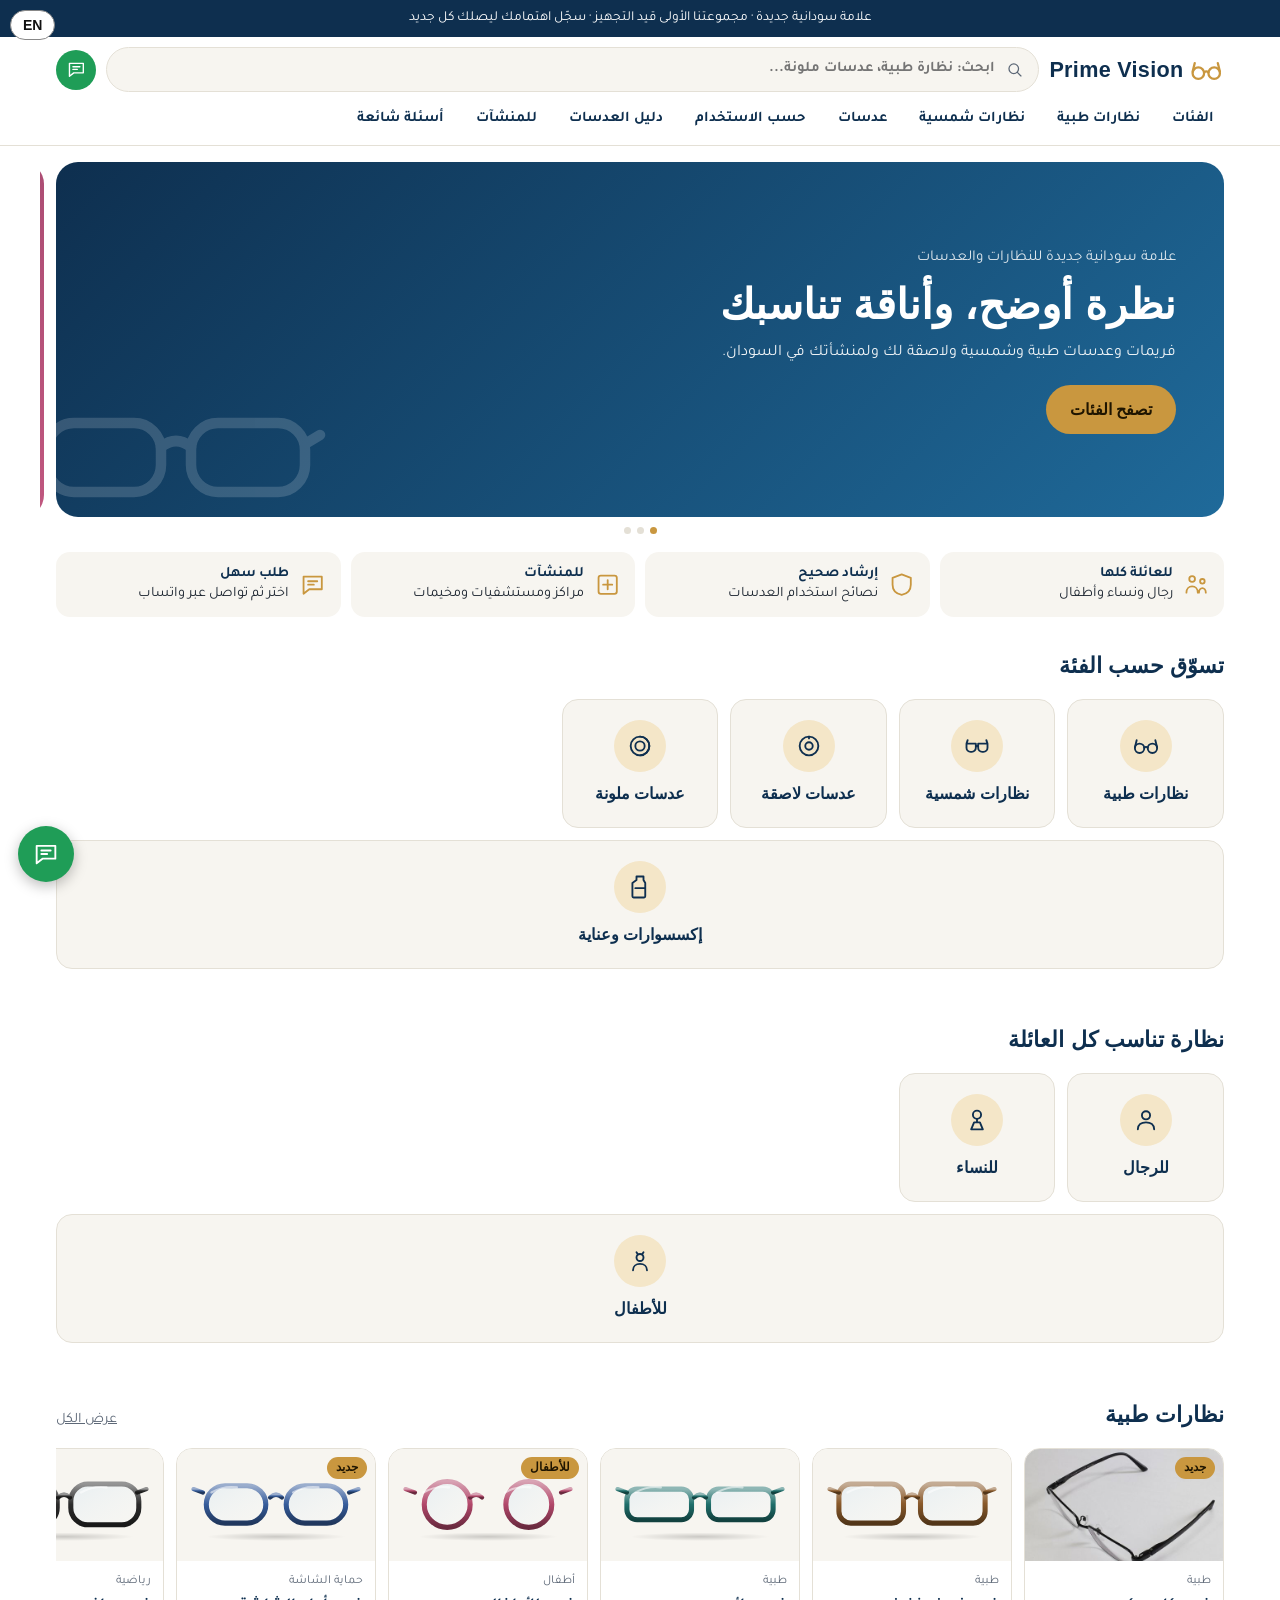
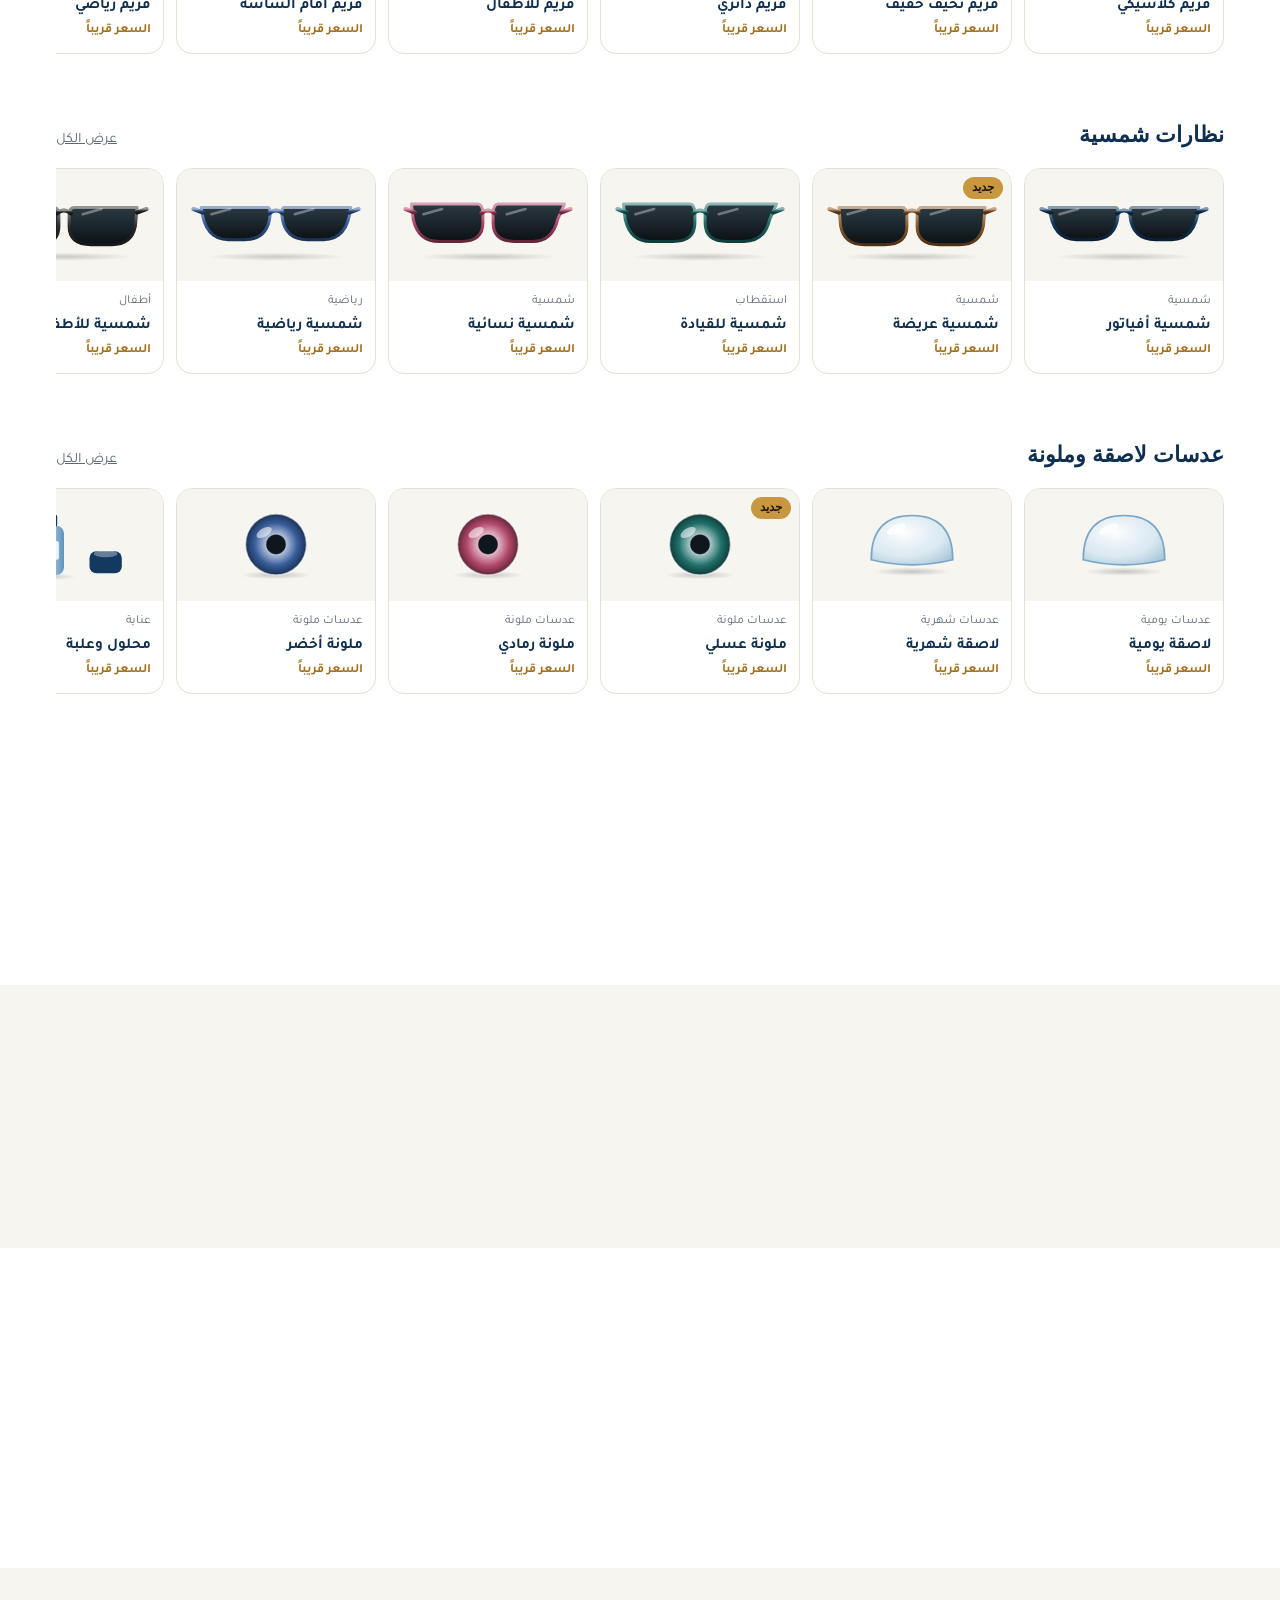
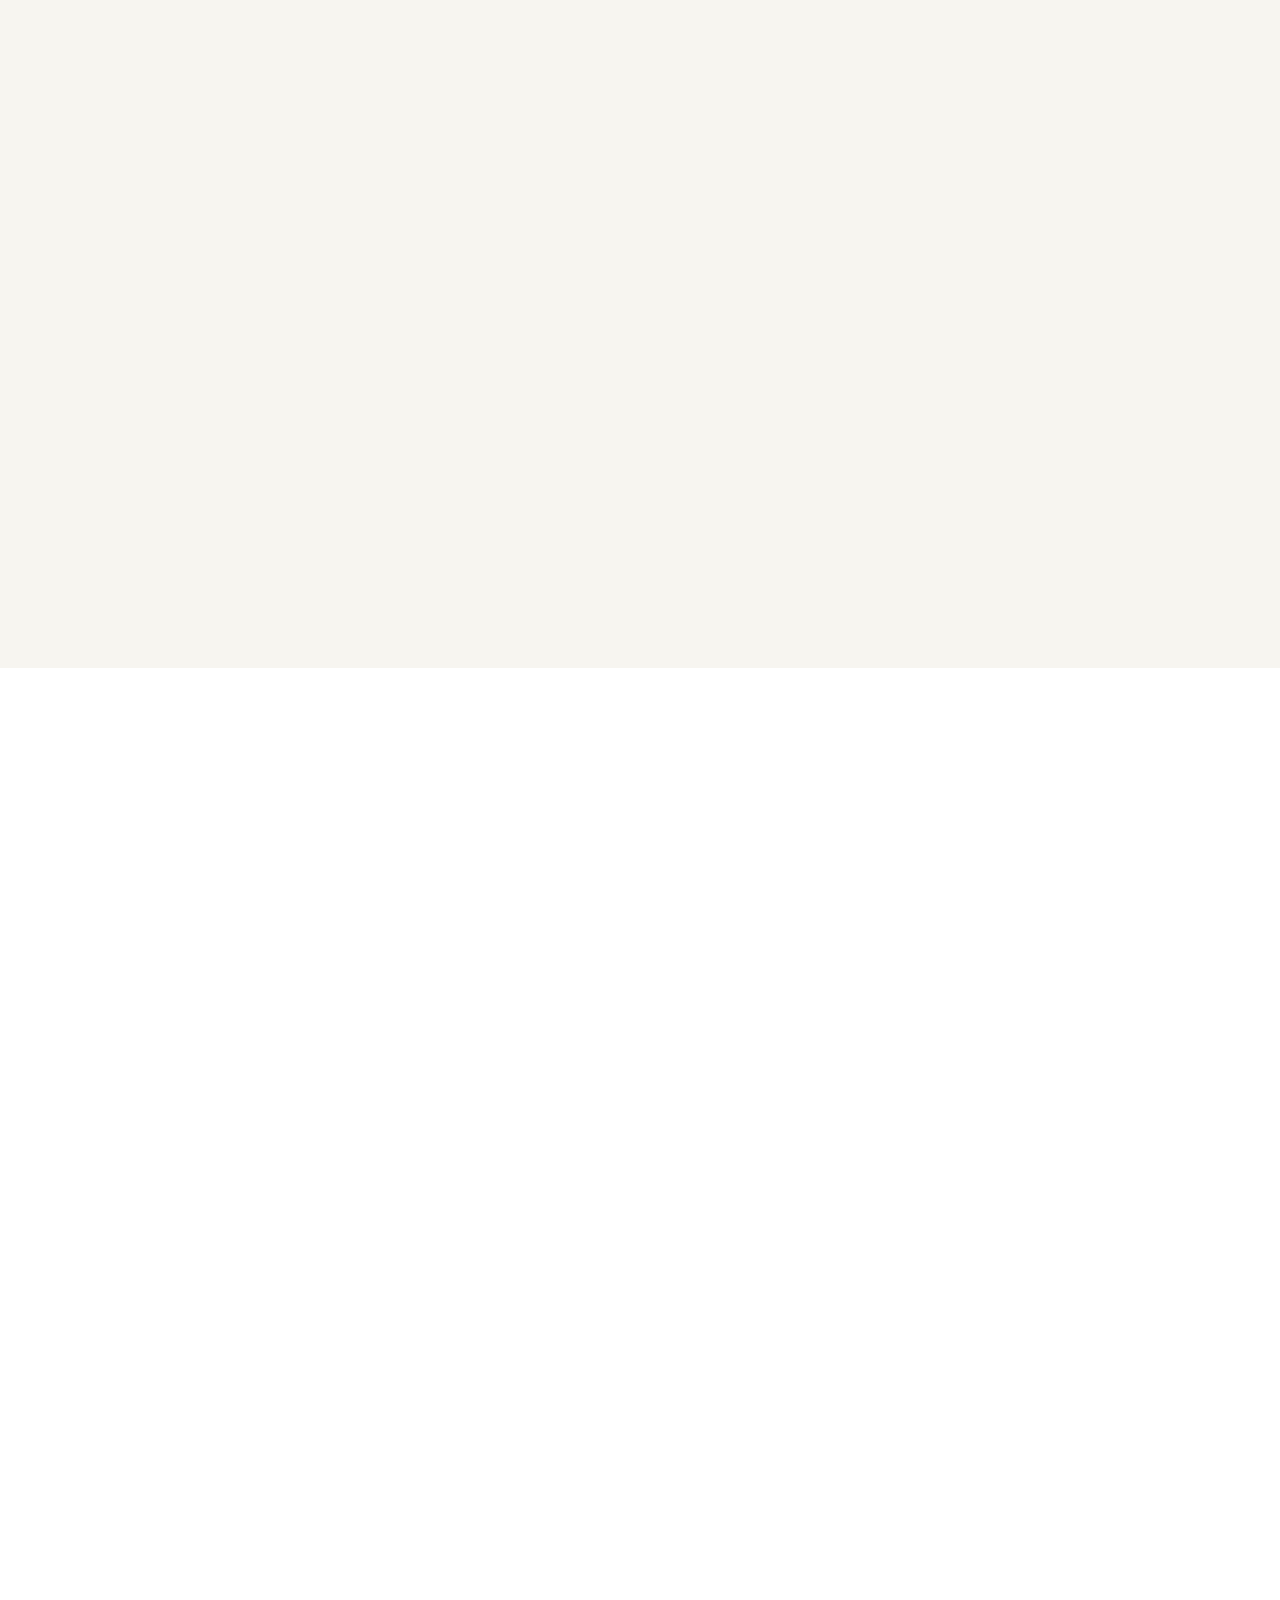
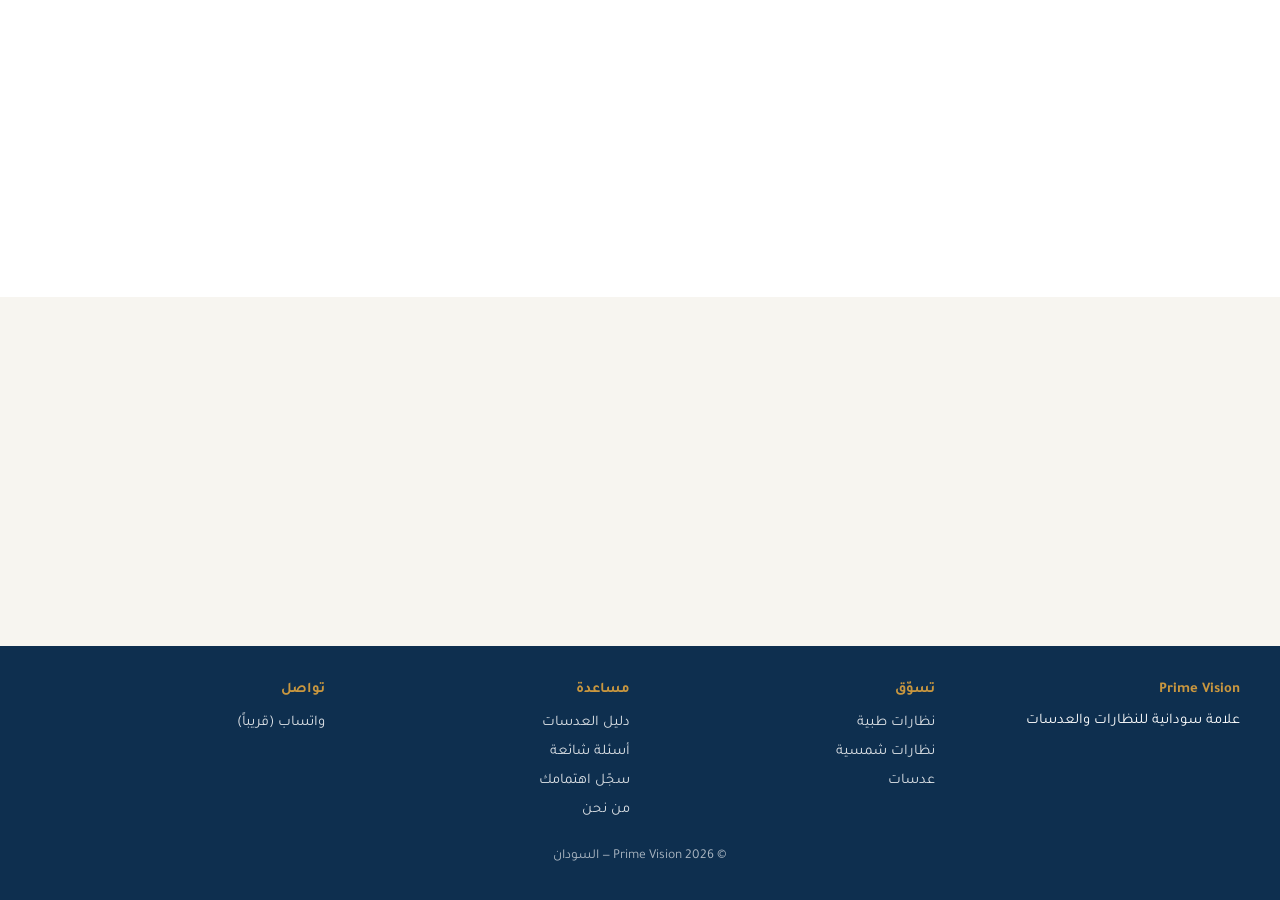
==== commit de6a9977: "Update index.html" ====
--- a/index.html
+++ b/index.html
@@ -71,7 +71,7 @@
 .szb{margin:10px 0;border:1px solid #ddd;border-radius:12px;padding:8px 12px}.szb summary{cursor:pointer;font-weight:700}
 #pvl{width:100%;border-collapse:collapse;font-size:14px}#pvl td,#pvl th{padding:4px;border-bottom:1px solid #eee;text-align:center}
 </style>
-</head><body>
+<script>window.PV_S={};window.PV_SP=fetch("/api/public-settings").then(function(r){return r.ok?r.json():{}}).then(function(s){window.PV_S=s||{};var c="";if(s&&s.wholesale==="0")c+="#pvWh{display:none!important}";if(s&&s.frames==="0")c+="#opt,#sun{display:none!important}";if(c){var e=document.createElement("style");e.textContent=c;document.head.appendChild(e)}}).catch(function(){});</script></head><body>
 <svg width="0" height="0" style="position:absolute" aria-hidden="true"><defs><symbol id="i-glasses" viewBox="0 0 24 24" fill="none" stroke="currentColor" stroke-width="1.6" stroke-linecap="round" stroke-linejoin="round"><circle cx="6.5" cy="14" r="4"/><circle cx="17.5" cy="14" r="4"/><path d="M10.5 13.5q1.5-1.5 3 0M2.5 13l1.5-6M21.5 13L20 7"/></symbol><symbol id="i-sun" viewBox="0 0 24 24" fill="none" stroke="currentColor" stroke-width="1.6" stroke-linecap="round" stroke-linejoin="round"><path d="M3 10h8v3.5a3.5 3.5 0 0 1-3.5 3.5h-1A3.5 3.5 0 0 1 3 13.5zM13 10h8v3.5a3.5 3.5 0 0 1-3.5 3.5h-1a3.5 3.5 0 0 1-3.5-3.5zM11 12h2M3 10l1-3M21 10l-1-3"/></symbol><symbol id="i-lens" viewBox="0 0 24 24" fill="none" stroke="currentColor" stroke-width="1.6" stroke-linecap="round" stroke-linejoin="round"><circle cx="12" cy="12" r="8"/><circle cx="12" cy="12" r="3.2"/><path d="M12 4v1.5"/></symbol><symbol id="i-color" viewBox="0 0 24 24" fill="none" stroke="currentColor" stroke-width="1.6" stroke-linecap="round" stroke-linejoin="round"><circle cx="12" cy="12" r="8"/><circle cx="12" cy="12" r="4"/><path d="M12 4a8 8 0 0 1 0 16"/></symbol><symbol id="i-drop" viewBox="0 0 24 24" fill="none" stroke="currentColor" stroke-width="1.6" stroke-linecap="round" stroke-linejoin="round"><path d="M12 3s6 6.5 6 11a6 6 0 0 1-12 0c0-4.5 6-11 6-11z"/></symbol><symbol id="i-bottle" viewBox="0 0 24 24" fill="none" stroke="currentColor" stroke-width="1.6" stroke-linecap="round" stroke-linejoin="round"><path d="M9 3h6v3l1.5 2.5V20a1 1 0 0 1-1 1h-9a1 1 0 0 1-1-1V8.5L9 6zM8 13h8"/></symbol><symbol id="i-man" viewBox="0 0 24 24" fill="none" stroke="currentColor" stroke-width="1.6" stroke-linecap="round" stroke-linejoin="round"><circle cx="12" cy="8" r="3.5"/><path d="M5 20c0-4 3-6 7-6s7 2 7 6"/></symbol><symbol id="i-woman" viewBox="0 0 24 24" fill="none" stroke="currentColor" stroke-width="1.6" stroke-linecap="round" stroke-linejoin="round"><circle cx="12" cy="7.5" r="3.5"/><path d="M12 11v3M7 20l2.5-6h5L17 20z"/></symbol><symbol id="i-kid" viewBox="0 0 24 24" fill="none" stroke="currentColor" stroke-width="1.6" stroke-linecap="round" stroke-linejoin="round"><circle cx="12" cy="9" r="3"/><path d="M6 20c0-3.5 2.5-5.5 6-5.5s6 2 6 5.5M9 4.5l1 1.5M15 4.5l-1 1.5"/></symbol><symbol id="i-screen" viewBox="0 0 24 24" fill="none" stroke="currentColor" stroke-width="1.6" stroke-linecap="round" stroke-linejoin="round"><rect x="3" y="4" width="18" height="12" rx="2"/><path d="M8 20h8M12 16v4"/></symbol><symbol id="i-car" viewBox="0 0 24 24" fill="none" stroke="currentColor" stroke-width="1.6" stroke-linecap="round" stroke-linejoin="round"><path d="M4 15v-3l2-5h12l2 5v3zM4 15v3h3v-3M17 15v3h3v-3M7 12h10"/></symbol><symbol id="i-run" viewBox="0 0 24 24" fill="none" stroke="currentColor" stroke-width="1.6" stroke-linecap="round" stroke-linejoin="round"><circle cx="14" cy="5" r="2"/><path d="M8 20l3-5-2-3 3-2 3 3 3 1M11 15l3 1 1 4"/></symbol><symbol id="i-user" viewBox="0 0 24 24" fill="none" stroke="currentColor" stroke-width="1.6" stroke-linecap="round" stroke-linejoin="round"><circle cx="12" cy="8" r="3.5"/><path d="M5 20c0-4 3-6 7-6s7 2 7 6"/></symbol><symbol id="i-store" viewBox="0 0 24 24" fill="none" stroke="currentColor" stroke-width="1.6" stroke-linecap="round" stroke-linejoin="round"><path d="M4 9l1-5h14l1 5M4 9v11h16V9M4 9a2.7 2.7 0 0 0 5.3 0 2.7 2.7 0 0 0 5.4 0A2.7 2.7 0 0 0 20 9M10 20v-5h4v5"/></symbol><symbol id="i-hospital" viewBox="0 0 24 24" fill="none" stroke="currentColor" stroke-width="1.6" stroke-linecap="round" stroke-linejoin="round"><rect x="4" y="4" width="16" height="16" rx="2"/><path d="M12 8v8M8 12h8"/></symbol><symbol id="i-tent" viewBox="0 0 24 24" fill="none" stroke="currentColor" stroke-width="1.6" stroke-linecap="round" stroke-linejoin="round"><path d="M3 20L12 4l9 16zM12 4v16M9 20l3-6 3 6"/></symbol><symbol id="i-steth" viewBox="0 0 24 24" fill="none" stroke="currentColor" stroke-width="1.6" stroke-linecap="round" stroke-linejoin="round"><path d="M6 3v6a4 4 0 0 0 8 0V3M10 13v2a4 4 0 0 0 8 0v-2"/><circle cx="18" cy="11" r="2"/></symbol><symbol id="i-hand" viewBox="0 0 24 24" fill="none" stroke="currentColor" stroke-width="1.6" stroke-linecap="round" stroke-linejoin="round"><path d="M7 12V6a1.5 1.5 0 0 1 3 0v5M10 11V4.5a1.5 1.5 0 0 1 3 0V11M13 11V5.5a1.5 1.5 0 0 1 3 0V13M16 11a1.5 1.5 0 0 1 3 0v4a6 6 0 0 1-6 6h-1a6 6 0 0 1-5-3l-2-4 1-1 3 2"/></symbol><symbol id="i-eye" viewBox="0 0 24 24" fill="none" stroke="currentColor" stroke-width="1.6" stroke-linecap="round" stroke-linejoin="round"><path d="M2 12s4-7 10-7 10 7 10 7-4 7-10 7S2 12 2 12z"/><circle cx="12" cy="12" r="3"/></symbol><symbol id="i-clock" viewBox="0 0 24 24" fill="none" stroke="currentColor" stroke-width="1.6" stroke-linecap="round" stroke-linejoin="round"><circle cx="12" cy="12" r="9"/><path d="M12 7v5l3 2"/></symbol><symbol id="i-doctor" viewBox="0 0 24 24" fill="none" stroke="currentColor" stroke-width="1.6" stroke-linecap="round" stroke-linejoin="round"><rect x="4" y="4" width="16" height="16" rx="2"/><path d="M12 8v8M8 12h8"/></symbol><symbol id="i-chat" viewBox="0 0 24 24" fill="none" stroke="currentColor" stroke-width="1.6" stroke-linecap="round" stroke-linejoin="round"><path d="M4 5h16v11H9l-5 4z"/><path d="M8 9h8M8 12h5"/></symbol><symbol id="i-search" viewBox="0 0 24 24" fill="none" stroke="currentColor" stroke-width="1.6" stroke-linecap="round" stroke-linejoin="round"><circle cx="11" cy="11" r="6"/><path d="M20 20l-4.5-4.5"/></symbol><symbol id="i-check" viewBox="0 0 24 24" fill="none" stroke="currentColor" stroke-width="1.6" stroke-linecap="round" stroke-linejoin="round"><path d="M5 12l5 5 9-10"/></symbol><symbol id="i-family" viewBox="0 0 24 24" fill="none" stroke="currentColor" stroke-width="1.6" stroke-linecap="round" stroke-linejoin="round"><circle cx="8" cy="7" r="2.5"/><circle cx="17" cy="9" r="2"/><path d="M3 19c0-3.5 2.2-5.5 5-5.5s5 2 5 5.5M14 19c0-2.5 1.5-4 3-4s3 1.5 3 4"/></symbol><symbol id="i-one" viewBox="0 0 24 24" fill="none" stroke="currentColor" stroke-width="1.6" stroke-linecap="round" stroke-linejoin="round"><circle cx="12" cy="12" r="9"/><path d="M10.5 9l1.8-1.2V16"/></symbol><symbol id="i-two" viewBox="0 0 24 24" fill="none" stroke="currentColor" stroke-width="1.6" stroke-linecap="round" stroke-linejoin="round"><circle cx="12" cy="12" r="9"/><path d="M9.5 9.5a2.5 2.5 0 0 1 5 0c0 2-5 4-5 6.5h5"/></symbol><symbol id="i-three" viewBox="0 0 24 24" fill="none" stroke="currentColor" stroke-width="1.6" stroke-linecap="round" stroke-linejoin="round"><circle cx="12" cy="12" r="9"/><path d="M9.5 8.5h5l-2.5 3a2.5 2.5 0 1 1-2.5 3.5"/></symbol><symbol id="i-shield" viewBox="0 0 24 24" fill="none" stroke="currentColor" stroke-width="1.6" stroke-linecap="round" stroke-linejoin="round"><path d="M12 3l8 3v6c0 5-3.5 8-8 9-4.5-1-8-4-8-9V6z"/></symbol></defs></svg>
 <div id="gate"><form id="gf"><h3>Prime Vision</h3><p>الموقع قيد التجربة. أدخل رمز الدخول.</p><input id="gc" type="password" autocomplete="off" aria-label="رمز الدخول"><p id="ge" style="color:#c00;display:none">الرمز غير صحيح</p><button class="btn" type="submit">دخول</button></form></div><div id="toast"></div>
 <div class="bar">علامة سودانية جديدة · مجموعتنا الأولى قيد التجهيز · سجّل اهتمامك ليصلك كل جديد</div>
@@ -110,7 +110,7 @@
 <div class="fc"><span class="ti"><svg class="ic "><use href="#i-hand"/></svg></span><h3>نظّف يديك</h3><p>اغسل يديك وجففهما جيداً قبل لمس العدسة.</p></div><div class="fc"><span class="ti"><svg class="ic "><use href="#i-eye"/></svg></span><h3>افحص العدسة</h3><p>تأكد من سلامتها واتجاهها الصحيح قبل وضعها.</p></div><div class="fc"><span class="ti"><svg class="ic "><use href="#i-clock"/></svg></span><h3>التزم بالمدة</h3><p>لا تنم بالعدسات ولا تتجاوز مدة الاستخدام الموصى بها.</p></div><div class="fc"><span class="ti"><svg class="ic "><use href="#i-steth"/></svg></span><h3>راجع الطبيب</h3><p>عند أي احمرار أو ألم أو تشوش، أزل العدسة وراجع طبيباً.</p></div></div></div></section>
 
 <section class="alt" id="b2b"><div class="wrap"><div class="sh"><h2>من نخدم</h2></div><p class="sub">نخدم مختلف الجهات في القطاع الطبي ومجال العناية بالنظر</p><div class="grid">
-<div class="fc"><span class="ti"><svg class="ic "><use href="#i-user"/></svg></span><h3>أفراد</h3></div><div class="fc"><span class="ti"><svg class="ic "><use href="#i-store"/></svg></span><h3>مراكز النظارات</h3></div><div class="fc"><span class="ti"><svg class="ic "><use href="#i-hospital"/></svg></span><h3>المستشفيات</h3></div><div class="fc"><span class="ti"><svg class="ic "><use href="#i-tent"/></svg></span><h3>المخيمات الطبية</h3></div><div class="fc"><span class="ti"><svg class="ic "><use href="#i-steth"/></svg></span><h3>العيادات الطبية</h3></div></div></div></section>
+<div class="fc"><span class="ti"><svg class="ic "><use href="#i-user"/></svg></span><h3>أفراد</h3></div><div class="fc"><span class="ti"><svg class="ic "><use href="#i-store"/></svg></span><h3>مراكز النظارات</h3></div><div class="fc"><span class="ti"><svg class="ic "><use href="#i-hospital"/></svg></span><h3>المستشفيات</h3></div><div class="fc"><span class="ti"><svg class="ic "><use href="#i-tent"/></svg></span><h3>المخيمات الطبية</h3></div><div class="fc"><span class="ti"><svg class="ic "><use href="#i-steth"/></svg></span><h3>العيادات الطبية</h3></div></div><div style="text-align:center;margin-top:16px"><button type="button" class="btn" id="pvWb">اطلب جملة</button></div><form id="pvWf" hidden style="max-width:420px;margin:14px auto;display:grid;gap:10px"><label>الاسم / اسم المنشأة<input name="n" required maxlength="100"></label><label>نوع الجهة<select name="type"><option>فرد</option><option>مركز نظارات</option><option>مستشفى</option><option>مخيم طبي</option><option>عيادة</option><option>أخرى</option></select></label><label>رقم التواصل<input name="p" type="tel" inputmode="tel" required maxlength="30"></label><button class="btn" type="submit">إرسال الطلب</button><p class="note" id="pvWm" role="status"></p></form></div></section>
 
 <section id="quote"><div class="wrap"><div class="sh"><h2>أخبرنا باحتياجك</h2></div><p class="sub">عبّي البيانات وسنتواصل معك عند توفر المنتج المناسب</p>
 <form id="f">
@@ -123,7 +123,7 @@
 <datalist id="dsph"><option value="plano"><option value="-0.25"><option value="-0.50"><option value="-0.75"><option value="-1.00"><option value="-1.25"><option value="-1.50"><option value="-2.00"><option value="-2.50"><option value="-3.00"><option value="-3.50"><option value="-4.00"></datalist><datalist id="dcyl"><option value="-0.50"><option value="-0.75"><option value="-1.00"></datalist><datalist id="dadd"><option value="0.50"><option value="1.00"><option value="1.50"></datalist>
 <p><b>Right eye OD / العين اليمنى</b></p><div style="display:grid;grid-template-columns:repeat(3,1fr);gap:8px"><label>SPH<input name="od_sph" list="dsph" dir="ltr" maxlength="12" pattern="[Pp]lano|[+\-]?\d{1,2}(\.\d{1,2})?"></label><label>CYL<input name="od_cyl" list="dcyl" dir="ltr" maxlength="12" pattern="[Pp]lano|[+\-]?\d{1,2}(\.\d{1,2})?"></label><label style="display:none">ADD<input name="od_add" list="dadd" dir="ltr" maxlength="12" pattern="[+\-]?\d{1,2}(\.\d{1,2})?"></label></div>
 <p><b>Left eye OS / العين اليسرى</b></p><div style="display:grid;grid-template-columns:repeat(3,1fr);gap:8px"><label>SPH<input name="os_sph" list="dsph" dir="ltr" maxlength="12" pattern="[Pp]lano|[+\-]?\d{1,2}(\.\d{1,2})?"></label><label>CYL<input name="os_cyl" list="dcyl" dir="ltr" maxlength="12" pattern="[Pp]lano|[+\-]?\d{1,2}(\.\d{1,2})?"></label><label style="display:none">ADD<input name="os_add" list="dadd" dir="ltr" maxlength="12" pattern="[+\-]?\d{1,2}(\.\d{1,2})?"></label></div></details>
-<details class="szb"><summary>طلبية بالجملة (سطور بالأزواج)</summary><p class="note">أضف سطرا لكل مقاس. اكتب أي مقاس تريده، والاقتراحات اختيارية.</p><datalist id="dty"></datalist>
+<details class="szb" id="pvWh"><summary>طلبية بالجملة (سطور بالأزواج)</summary><p class="note">أضف سطرا لكل مقاس. اكتب أي مقاس تريده، والاقتراحات اختيارية.</p><datalist id="dty"></datalist>
 <div style="display:grid;grid-template-columns:repeat(2,1fr);gap:8px"><label>نوع العدسة<input id="pl_t" list="dty" maxlength="60"></label><label>الكمية (أزواج)<input id="pl_q" type="number" min="1" inputmode="numeric"></label><label>SPH<input id="pl_s" list="dsph" dir="ltr" maxlength="12"></label><label>CYL<input id="pl_c" list="dcyl" dir="ltr" maxlength="12"></label><label style="display:none">ADD<input id="pl_a" list="dadd" dir="ltr" maxlength="12"></label><button type="button" class="btn" id="pl_add">إضافة السطر</button></div>
 <table id="pvl"></table></details>
 <label>ملاحظات إضافية<textarea name="notes" rows="3"></textarea></label>
@@ -168,7 +168,7 @@
 document.getElementById("f").addEventListener("submit",async e=>{e.stopImmediatePropagation();e.preventDefault();const d=Object.fromEntries(new FormData(e.target));
 try{const r=await fetch("/api/request",{method:"POST",headers:{"content-type":"application/json"},body:JSON.stringify({name:d.name,type:d.type,product:d.prod,qty:d.qty,phone:d.phone,notes:d.notes,od_sph:d.od_sph,od_cyl:d.od_cyl,od_add:d.od_add,os_sph:d.os_sph,os_cyl:d.os_cyl,os_add:d.os_add,lines:window.PV_LINES||[]})});if(r.ok){e.target.reset();window.PV_LINES=[];window.pvDraw&&window.pvDraw();t("تم استلام طلبك، سنتواصل معك");return}}catch(_){}
 t("تعذر الإرسال الآن، حاول لاحقاً")},true);
-fetch("/api/products").then(r=>r.ok?r.json():[]).then(L=>{if(!L.length)return;window.PV_L=L;const esc=s=>String(s==null?"":s).replace(/[&<>"]/g,c=>({"&":"&amp;","<":"&lt;",">":"&gt;",'"':"&quot;"}[c]));
+(window.PV_SP||Promise.resolve()).then(()=>fetch("/api/products")).then(r=>r.ok?r.json():[]).then(L=>{if(window.PV_S&&window.PV_S.frames==='0')L=L.filter(p=>p.category!=='الفريمات');if(!L.length)return;window.PV_L=L;const esc=s=>String(s==null?"":s).replace(/[&<>"]/g,c=>({"&":"&amp;","<":"&lt;",">":"&gt;",'"':"&quot;"}[c]));
 const CATS=['الفريمات','العدسات الطبية','العدسات اللاصقة التجميلية','العدسات اللاصقة الطبية','أدوات بصريات','أخرى'];const cat=p=>CATS.includes(p.category)?p.category:'أخرى';const tile=p=>'<div class="tile pt" data-id="'+p.id+'" style="cursor:pointer" data-c="'+esc(cat(p))+'" style="text-align:center">'+(p.image&&p.image.startsWith("data:image")?'<img src="'+p.image+'" alt="" style="width:100%;border-radius:10px;max-height:140px;object-fit:cover">':'')+'<b>'+esc(p.name)+'</b><div>'+esc(p.brand||p.category)+'</div><div>'+(p.price?esc(p.price)+' ج.س':'السعر قريباً')+'</div>'+(p.stock>0?'':'<small>نفد المخزون</small>')+'</div>';
 const present=CATS.filter(c=>L.some(p=>cat(p)===c));const h='<section class="alt" id="shop"><div class="wrap"><div class="sh"><h2>منتجاتنا</h2></div><div id="pcats" style="display:flex;gap:8px;flex-wrap:wrap;justify-content:center;margin:10px 0"><button type="button" class="btn on" data-f="">الكل</button>'+present.map(c=>'<button type="button" class="btn" data-f="'+c+'">'+c+'</button>').join('')+'</div><div class="tiles">'+L.map(tile).join("")+'</div></div></section>';
 const a=document.getElementById("faq");if(a){a.insertAdjacentHTML("beforebegin",h);document.querySelectorAll('#pcats button').forEach(b=>b.onclick=()=>{document.querySelectorAll('#pcats button').forEach(x=>x.classList.remove('on'));b.classList.add('on');document.querySelectorAll('.pt').forEach(t=>t.style.display=(!b.dataset.f||t.dataset.c===b.dataset.f)?'':'none')})}}).catch(()=>{})})();
@@ -199,6 +199,12 @@
 if("IntersectionObserver" in window){const io=new IntersectionObserver(es=>es.forEach(e=>{if(e.isIntersecting){e.target.classList.add("in");io.unobserve(e.target)}}),{rootMargin:"0px 0px -8% 0px"});document.querySelectorAll("section").forEach(s=>{s.classList.add("rv");io.observe(s)})}
 })();
 
+
+(function(){var b=document.getElementById("pvWb"),f=document.getElementById("pvWf"),m=document.getElementById("pvWm");if(!b||!f)return;
+b.onclick=function(){f.hidden=!f.hidden;if(!f.hidden)f.style.display="grid"};
+f.onsubmit=async function(e){e.preventDefault();var v=f.elements;var ty=v.type.value;m.textContent="...";
+try{var r=await fetch("/api/request",{method:"POST",headers:{"content-type":"application/json"},body:JSON.stringify({name:v.n.value.trim(),type:ty,product:"طلب جملة",qty:"",phone:v.p.value.trim(),notes:"طلب جملة (نموذج مختصر)"})});
+m.textContent=r.ok?"تم استلام طلبك، سنتواصل معك":"تعذر الإرسال الآن، حاول لاحقاً";if(r.ok)f.reset()}catch(x){m.textContent="تعذر الإرسال الآن، حاول لاحقاً"}}})();
 (function(){const SEL='select[name=type],select[name=prod]';
 function fix(){document.querySelectorAll(SEL).forEach(s=>{if(s.dataset.oth)return;s.dataset.oth='1';let o=[...s.options].find(x=>x.textContent.trim()==='أخرى');if(!o){o=document.createElement('option');o.textContent='أخرى';s.appendChild(o)}
 const cur=s.value;const i=document.createElement('input');i.placeholder='اكتب الخيار';i.style.display='none';i.maxLength=60;s.after(i);
@@ -208,7 +214,7 @@
 i.addEventListener('change',()=>{sync();const ev=new CustomEvent('change',{bubbles:true,detail:'oth'});s.dispatchEvent(ev)})})}
 new MutationObserver(()=>{clearTimeout(window.__ot);window.__ot=setTimeout(fix,50)}).observe(document.body,{childList:true,subtree:true});fix()})();
 
-(function(){const D={
+(function(){const D={'اطلب جملة':'Request wholesale','رقم التواصل':'Contact phone','إرسال الطلب':'Send request','تم استلام طلبك، سنتواصل معك':'Your request was received. We will contact you.','تعذر الإرسال الآن، حاول لاحقاً':'Could not send right now, please try later','الاسم / اسم المنشأة':'Name / business name',
 'ابحث: نظارة طبية، عدسات ملونة...':'Search: prescription glasses, coloured lenses...','بحث':'Search','رمز الدخول':'Access code','فريم طبي معدني أسود':'Black metal prescription frame','واتساب':'WhatsApp',
 'علامة سودانية جديدة للنظارات والعدسات، نخدم الأفراد والمنشآت: مراكز النظارات والمستشفيات والعيادات والمخيمات الطبية. سجّل اهتمامك عبر النموذج وسنتواصل معك عند توفر المنتج المناسب.':'A new Sudanese brand for eyewear and lenses, serving individuals and businesses: optical centres, hospitals, clinics and medical camps. Register your interest through the form and we will contact you when the right product is available.',
 '© 2026 Prime Vision — السودان':'© 2026 Prime Vision, Sudan','أخبرنا باحتياجك وسنتواصل عند توفر المنتج المناسب.':'Tell us what you need and we will contact you when the right product is available.','أخبرنا باحتياجك':'Tell us what you need','أخرى':'Other',
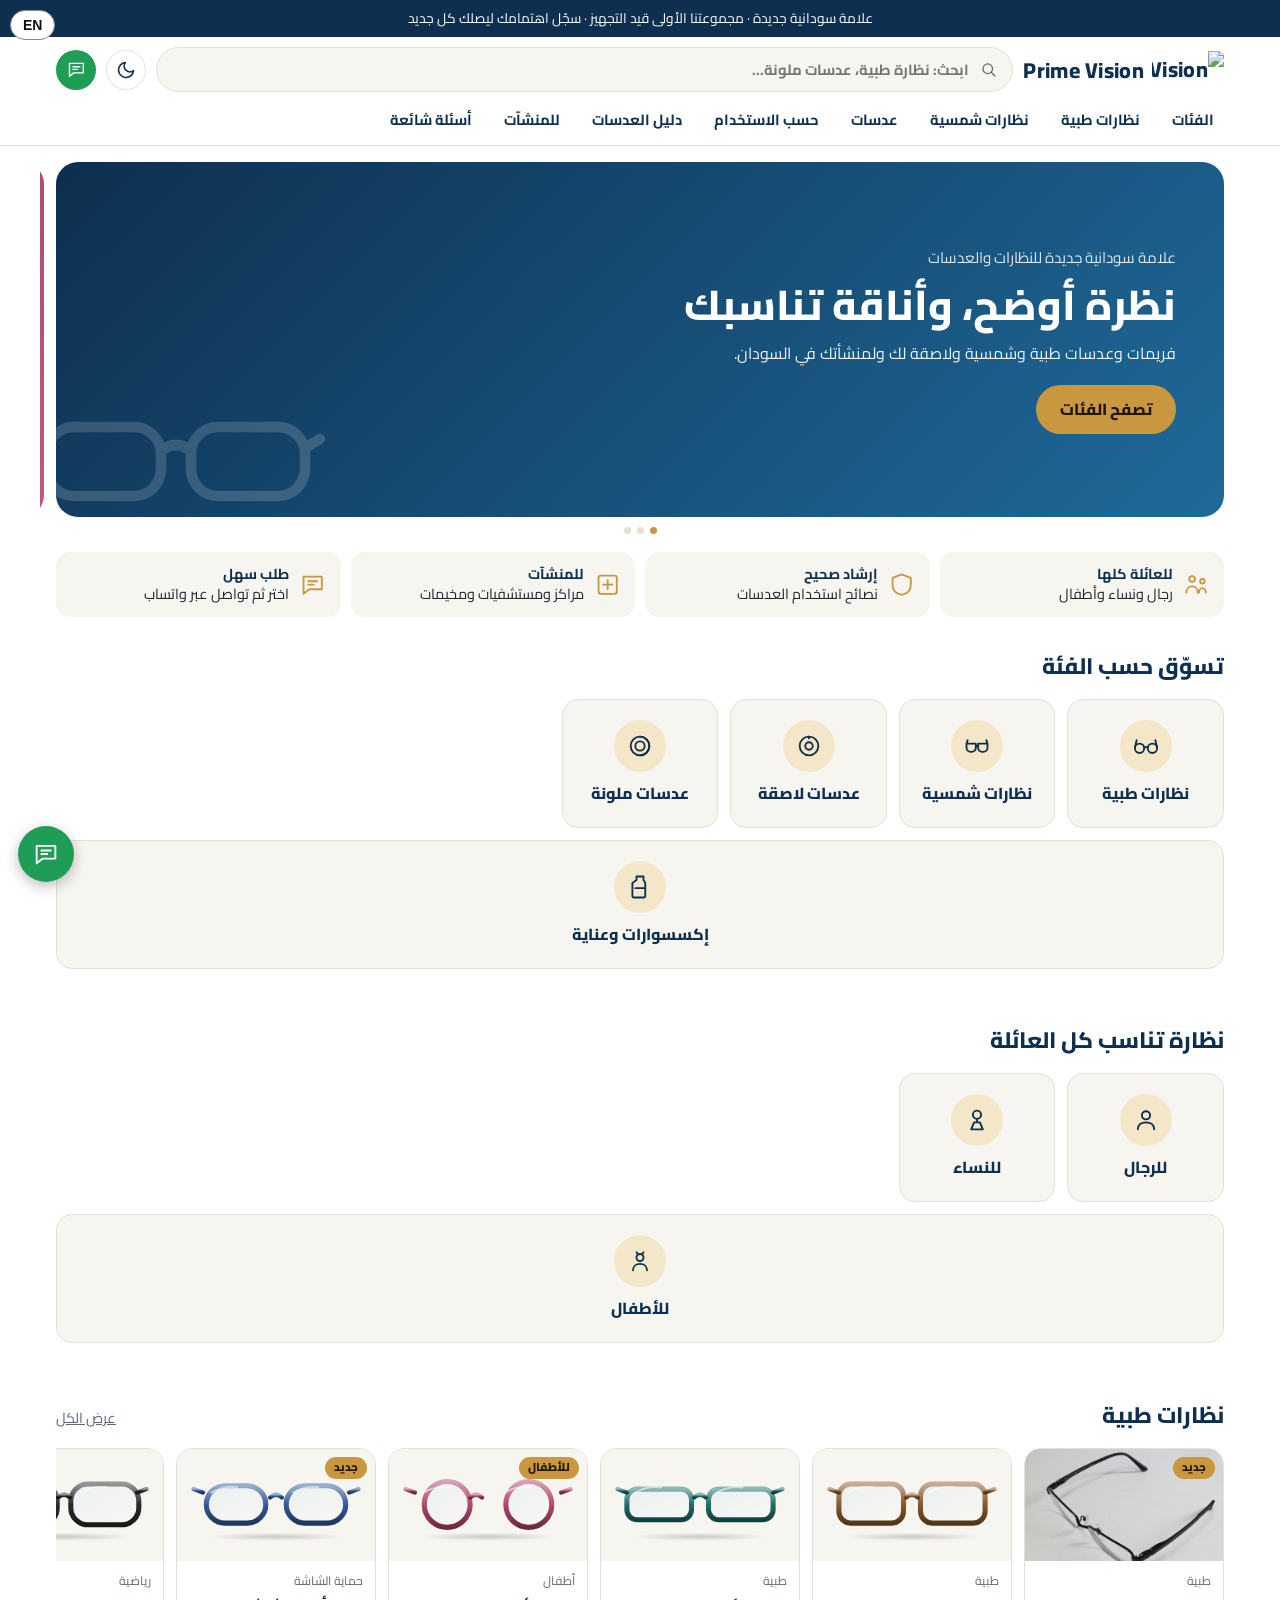
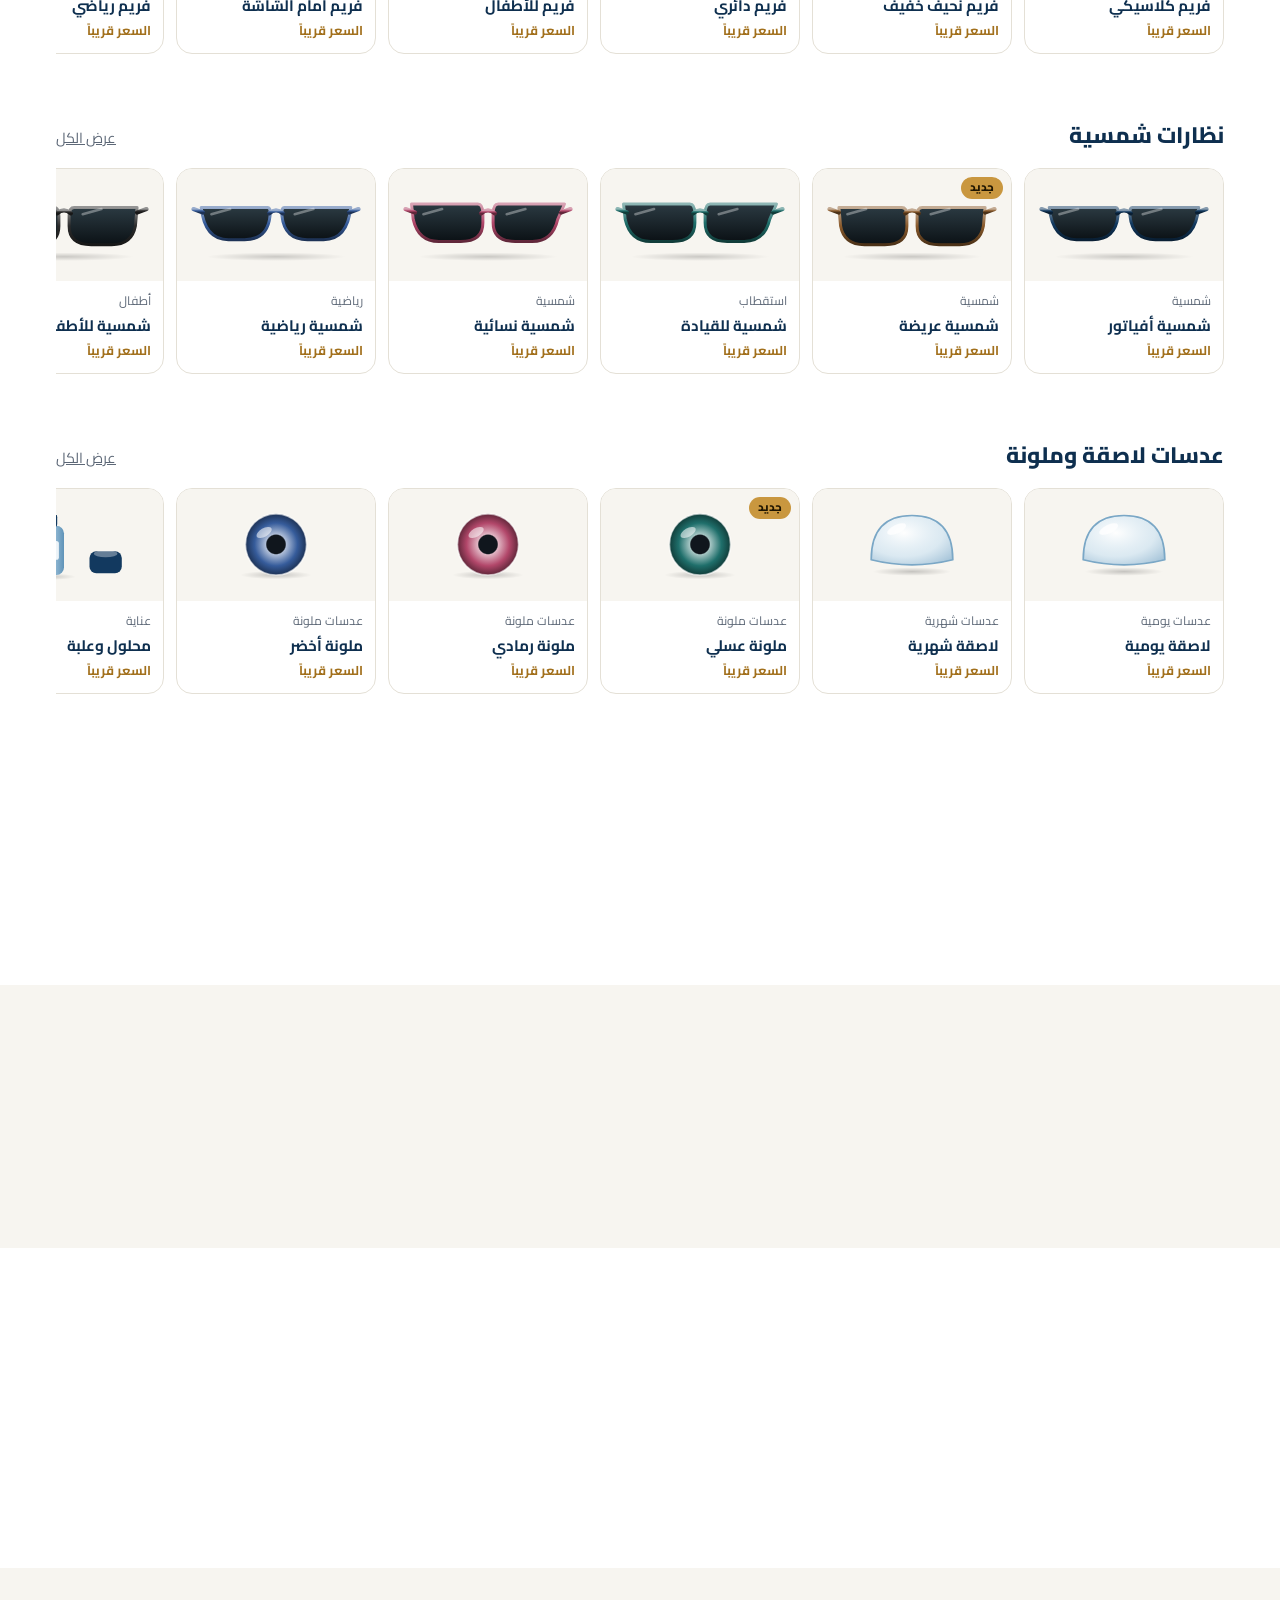
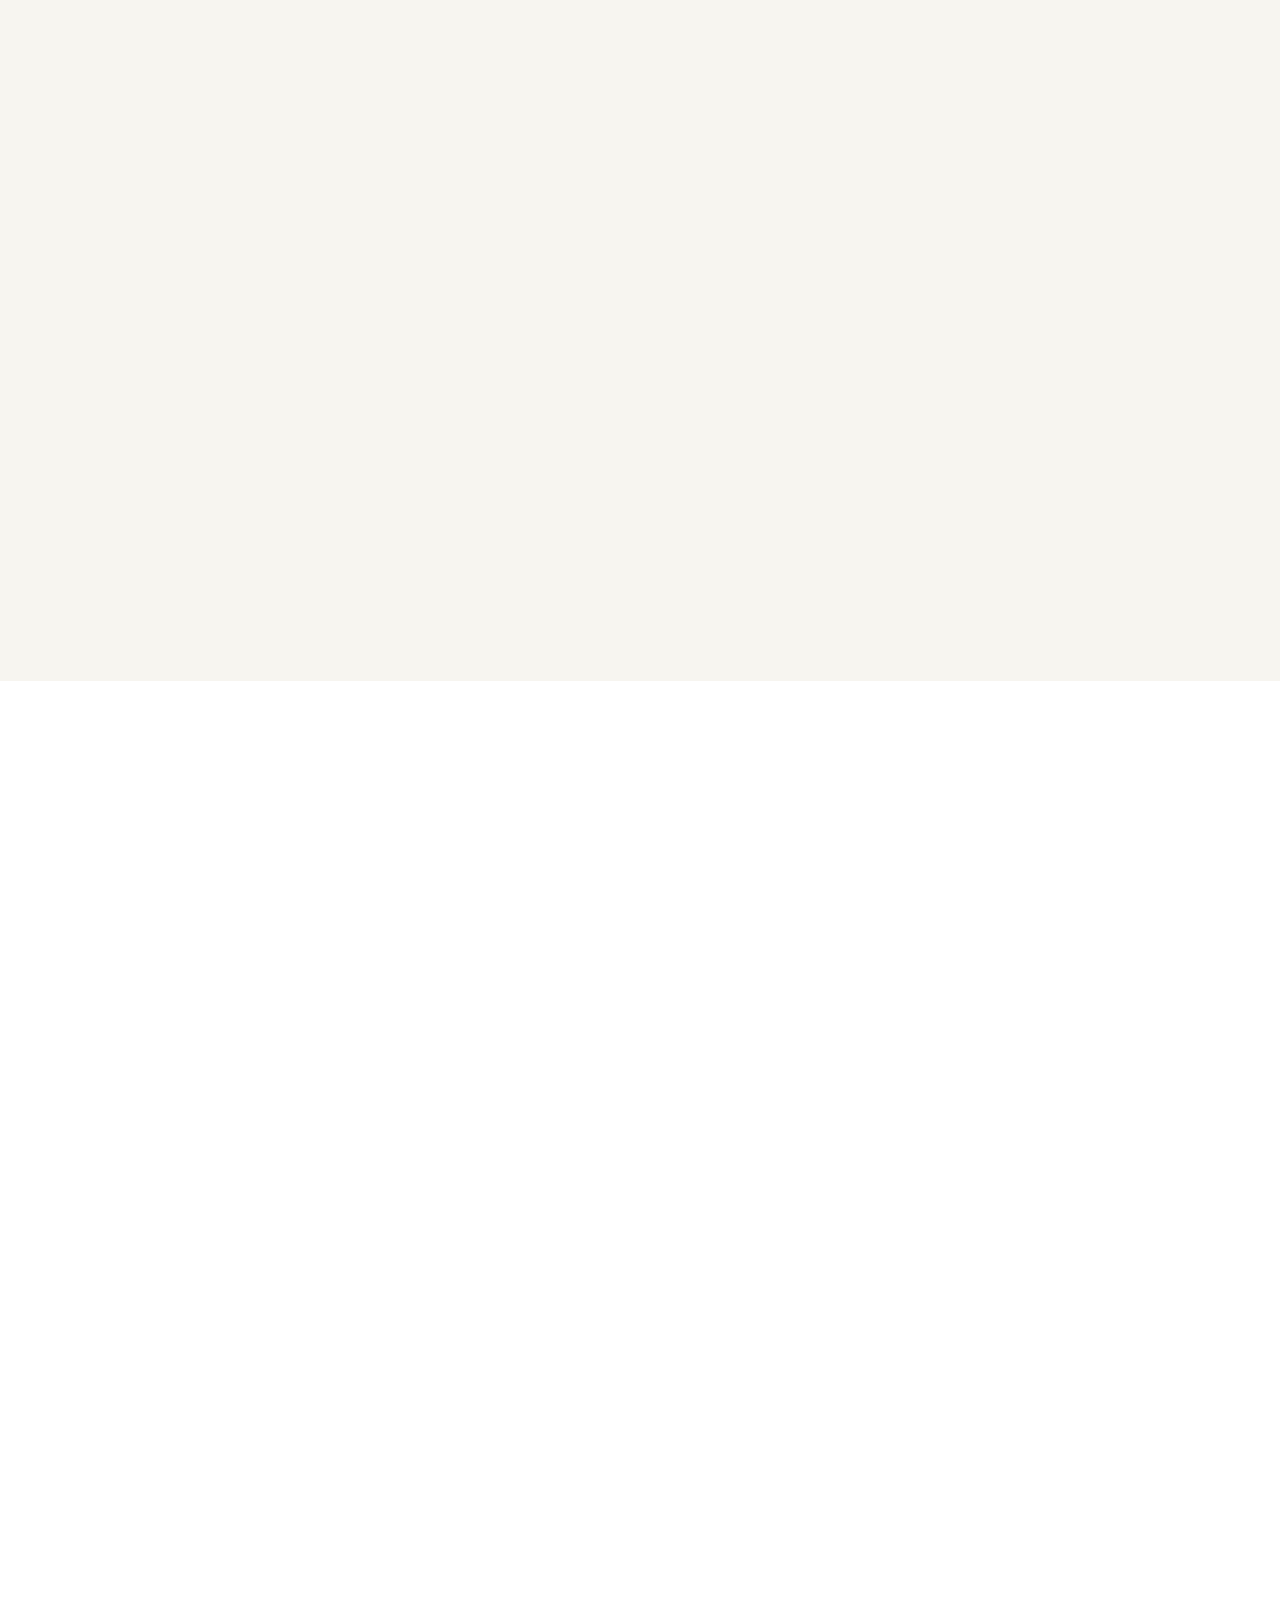
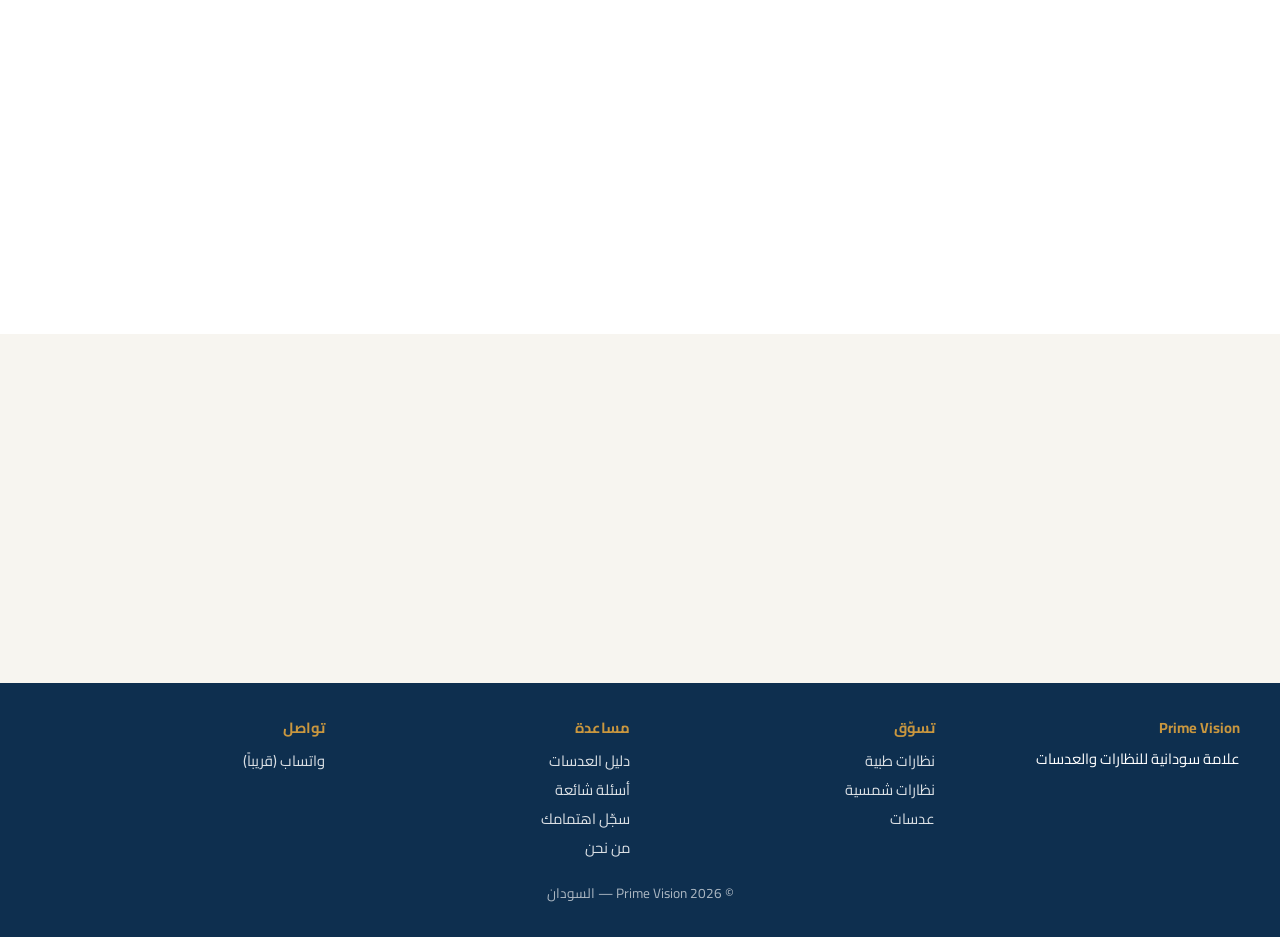
==== commit 01d02968: "Update HTML structure and styles" ====
--- a/index.html
+++ b/index.html
@@ -2,16 +2,16 @@
 <!-- Image credit: frame photo "Black Titanium Frame Eyeglasses, JINS MTF-16S-151B" by Yapparina, Wikimedia Commons, CC0 1.0. Font: Tajawal, SIL OFL. -->
 <html lang="ar" dir="rtl"><head><meta charset="utf-8">
 <meta name="viewport" content="width=device-width,initial-scale=1">
-<title>Prime Vision | نظارات وعدسات في السودان</title>
+<title>Prime Vision</title><meta name="application-name" content="Prime Vision"><meta name="apple-mobile-web-app-title" content="Prime Vision"><meta property="og:site_name" content="Prime Vision"><meta property="og:title" content="Prime Vision">
 <meta name="description" content="علامة سودانية جديدة للنظارات والعدسات: طبية، شمسية، لاصقة وملونة، للأفراد والمنشآت.">
 <meta name="theme-color" content="#0e2f4f">
 <meta name="robots" content="noindex,nofollow,noarchive">
-<link rel="stylesheet" href="fonts.css"><link rel="manifest" href="manifest.webmanifest"><link rel="icon" href="data:image/svg+xml,%3Csvg%20xmlns%3D%22http%3A//www.w3.org/2000/svg%22%20viewBox%3D%220%200%20512%20512%22%3E%3Crect%20width%3D%22512%22%20height%3D%22512%22%20rx%3D%2296%22%20fill%3D%22%230f2a4a%22/%3E%3Cg%20fill%3D%22none%22%20stroke%3D%22%23fff%22%20stroke-width%3D%2226%22%3E%3Ccircle%20cx%3D%22165%22%20cy%3D%22270%22%20r%3D%2275%22/%3E%3Ccircle%20cx%3D%22347%22%20cy%3D%22270%22%20r%3D%2275%22/%3E%3Cpath%20d%3D%22M240%20262q16-18%2032%200%22/%3E%3C/g%3E%3Ccircle%20cx%3D%22256%22%20cy%3D%22130%22%20r%3D%2222%22%20fill%3D%22%23e8b04a%22/%3E%3C/svg%3E%0A"><link rel="apple-touch-icon" href="data:image/svg+xml,%3Csvg%20xmlns%3D%22http%3A//www.w3.org/2000/svg%22%20viewBox%3D%220%200%20512%20512%22%3E%3Crect%20width%3D%22512%22%20height%3D%22512%22%20rx%3D%2296%22%20fill%3D%22%230f2a4a%22/%3E%3Cg%20fill%3D%22none%22%20stroke%3D%22%23fff%22%20stroke-width%3D%2226%22%3E%3Ccircle%20cx%3D%22165%22%20cy%3D%22270%22%20r%3D%2275%22/%3E%3Ccircle%20cx%3D%22347%22%20cy%3D%22270%22%20r%3D%2275%22/%3E%3Cpath%20d%3D%22M240%20262q16-18%2032%200%22/%3E%3C/g%3E%3Ccircle%20cx%3D%22256%22%20cy%3D%22130%22%20r%3D%2222%22%20fill%3D%22%23e8b04a%22/%3E%3C/svg%3E%0A">
+<script>(function(){try{var t=localStorage.pvTheme;if(t==="navy")document.documentElement.classList.add("th-navy")}catch(e){}})();</script><link rel="stylesheet" href="font-cairo.css"><link rel="manifest" href="manifest.webmanifest"><link rel="apple-touch-icon" href="/icons/pv-192.png"><link rel="icon" href="data:image/svg+xml,%3Csvg%20xmlns%3D%22http%3A//www.w3.org/2000/svg%22%20viewBox%3D%220%200%20512%20512%22%3E%3Crect%20width%3D%22512%22%20height%3D%22512%22%20rx%3D%2296%22%20fill%3D%22%230f2a4a%22/%3E%3Cg%20fill%3D%22none%22%20stroke%3D%22%23fff%22%20stroke-width%3D%2226%22%3E%3Ccircle%20cx%3D%22165%22%20cy%3D%22270%22%20r%3D%2275%22/%3E%3Ccircle%20cx%3D%22347%22%20cy%3D%22270%22%20r%3D%2275%22/%3E%3Cpath%20d%3D%22M240%20262q16-18%2032%200%22/%3E%3C/g%3E%3Ccircle%20cx%3D%22256%22%20cy%3D%22130%22%20r%3D%2222%22%20fill%3D%22%23e8b04a%22/%3E%3C/svg%3E%0A"><link rel="apple-touch-icon" href="data:image/svg+xml,%3Csvg%20xmlns%3D%22http%3A//www.w3.org/2000/svg%22%20viewBox%3D%220%200%20512%20512%22%3E%3Crect%20width%3D%22512%22%20height%3D%22512%22%20rx%3D%2296%22%20fill%3D%22%230f2a4a%22/%3E%3Cg%20fill%3D%22none%22%20stroke%3D%22%23fff%22%20stroke-width%3D%2226%22%3E%3Ccircle%20cx%3D%22165%22%20cy%3D%22270%22%20r%3D%2275%22/%3E%3Ccircle%20cx%3D%22347%22%20cy%3D%22270%22%20r%3D%2275%22/%3E%3Cpath%20d%3D%22M240%20262q16-18%2032%200%22/%3E%3C/g%3E%3Ccircle%20cx%3D%22256%22%20cy%3D%22130%22%20r%3D%2222%22%20fill%3D%22%23e8b04a%22/%3E%3C/svg%3E%0A">
 <link rel="preload" href="tajawal-700.ttf" as="font" type="font/ttf" crossorigin>
 <style>
 :root{--n:#0e2f4f;--n2:#17507f;--g:#c9973f;--gl:#f4e6c8;--bg:#f7f5f0;--t:#1c2530;--m:#5d6877;--l:#e4e0d6;--wa:#1f9d57}
 *{box-sizing:border-box}html{scroll-behavior:smooth}
-body{margin:0;font-family:Tajawal,"Noto Sans Arabic","Segoe UI",Tahoma,Arial,sans-serif;color:var(--t);background:#fff;line-height:1.7;font-size:16px}
+body{margin:0;font-family:Cairo,Tajawal,"Noto Sans Arabic","Segoe UI",Tahoma,Arial,sans-serif;color:var(--t);background:#fff;line-height:1.7;font-size:16px}
 a{color:inherit;text-decoration:none;cursor:pointer}
 .ic{width:1.3em;height:1.3em;vertical-align:-.25em;flex:none}
 .bar{background:var(--n);color:#fff;text-align:center;font-size:.86rem;padding:7px 12px}
@@ -71,7 +71,28 @@
 .szb{margin:10px 0;border:1px solid #ddd;border-radius:12px;padding:8px 12px}.szb summary{cursor:pointer;font-weight:700}
 #pvl{width:100%;border-collapse:collapse;font-size:14px}#pvl td,#pvl th{padding:4px;border-bottom:1px solid #eee;text-align:center}
 </style>
-<script>window.PV_S={};window.PV_SP=fetch("/api/public-settings").then(function(r){return r.ok?r.json():{}}).then(function(s){window.PV_S=s||{};var c="";if(s&&s.wholesale==="0")c+="#pvWh{display:none!important}";if(s&&s.frames==="0")c+="#opt,#sun{display:none!important}";if(c){var e=document.createElement("style");e.textContent=c;document.head.appendChild(e)}}).catch(function(){});</script></head><body>
+<script>window.PV_S={};window.PV_SP=fetch("/api/public-settings").then(function(r){return r.ok?r.json():{}}).then(function(s){window.PV_S=s||{};var c="";if(s&&s.wholesale==="0")c+="#pvWh{display:none!important}";if(s&&s.frames==="0")c+="#opt,#sun{display:none!important}";if(c){var e=document.createElement("style");e.textContent=c;document.head.appendChild(e)}}).catch(function(){});</script><style id="pvTh">
+.pvthb{background:transparent;border:1px solid var(--l);color:var(--n);border-radius:50%;width:40px;height:40px;display:grid;place-items:center;flex:none;cursor:pointer;padding:0}
+.pvthb svg{width:20px;height:20px}
+.logo .pvmk{height:38px;width:auto;margin-inline-end:2px}
+@media(max-width:520px){header .top{gap:6px;padding:8px 12px}header .logo{font-size:1rem}.logo .pvmk{height:32px}header .iconbtn,.pvthb{width:34px;height:34px}.pvthb svg{width:18px;height:18px}header .search{padding:0 10px}}
+html.th-navy{--bg:#123a5e;--t:#f1ede2;--m:#b9c6d4;--l:#2a537d;--gl:#1f4a73;--n:#e8c26b;color-scheme:dark}
+html.th-navy body{background:#0b2742}
+html.th-navy header{background:#0b2742f2}
+html.th-navy .nav a{color:#f1ede2}
+html.th-navy .bar,html.th-navy footer,html.th-navy #gate{background:#071b2f}
+html.th-navy .btn.dk{background:#071b2f;color:#fff;border:1px solid var(--g)}
+html.th-navy .tile:hover{background:var(--gl)}
+html.th-navy .pc,html.th-navy .fc,html.th-navy details{background:#123a5e}
+html.th-navy .alt{background:#0e3150}
+html.th-navy input,html.th-navy select,html.th-navy textarea{background:#0f3556;color:#f1ede2;border-color:#3a638c}
+html.th-navy ::placeholder{color:#9fb0c2}
+html.th-navy #gate form{background:#fff;color:#1c2530}
+html.th-navy #gate input{background:#fff;color:#1c2530;border-color:#cfc9bb}
+html.th-navy .pp{color:#e8c26b}
+html.th-navy .pvthb{color:#e8c26b}
+html.th-navy footer a,html.th-navy footer h4{color:#f1ede2}
+</style></head><body>
 <svg width="0" height="0" style="position:absolute" aria-hidden="true"><defs><symbol id="i-glasses" viewBox="0 0 24 24" fill="none" stroke="currentColor" stroke-width="1.6" stroke-linecap="round" stroke-linejoin="round"><circle cx="6.5" cy="14" r="4"/><circle cx="17.5" cy="14" r="4"/><path d="M10.5 13.5q1.5-1.5 3 0M2.5 13l1.5-6M21.5 13L20 7"/></symbol><symbol id="i-sun" viewBox="0 0 24 24" fill="none" stroke="currentColor" stroke-width="1.6" stroke-linecap="round" stroke-linejoin="round"><path d="M3 10h8v3.5a3.5 3.5 0 0 1-3.5 3.5h-1A3.5 3.5 0 0 1 3 13.5zM13 10h8v3.5a3.5 3.5 0 0 1-3.5 3.5h-1a3.5 3.5 0 0 1-3.5-3.5zM11 12h2M3 10l1-3M21 10l-1-3"/></symbol><symbol id="i-lens" viewBox="0 0 24 24" fill="none" stroke="currentColor" stroke-width="1.6" stroke-linecap="round" stroke-linejoin="round"><circle cx="12" cy="12" r="8"/><circle cx="12" cy="12" r="3.2"/><path d="M12 4v1.5"/></symbol><symbol id="i-color" viewBox="0 0 24 24" fill="none" stroke="currentColor" stroke-width="1.6" stroke-linecap="round" stroke-linejoin="round"><circle cx="12" cy="12" r="8"/><circle cx="12" cy="12" r="4"/><path d="M12 4a8 8 0 0 1 0 16"/></symbol><symbol id="i-drop" viewBox="0 0 24 24" fill="none" stroke="currentColor" stroke-width="1.6" stroke-linecap="round" stroke-linejoin="round"><path d="M12 3s6 6.5 6 11a6 6 0 0 1-12 0c0-4.5 6-11 6-11z"/></symbol><symbol id="i-bottle" viewBox="0 0 24 24" fill="none" stroke="currentColor" stroke-width="1.6" stroke-linecap="round" stroke-linejoin="round"><path d="M9 3h6v3l1.5 2.5V20a1 1 0 0 1-1 1h-9a1 1 0 0 1-1-1V8.5L9 6zM8 13h8"/></symbol><symbol id="i-man" viewBox="0 0 24 24" fill="none" stroke="currentColor" stroke-width="1.6" stroke-linecap="round" stroke-linejoin="round"><circle cx="12" cy="8" r="3.5"/><path d="M5 20c0-4 3-6 7-6s7 2 7 6"/></symbol><symbol id="i-woman" viewBox="0 0 24 24" fill="none" stroke="currentColor" stroke-width="1.6" stroke-linecap="round" stroke-linejoin="round"><circle cx="12" cy="7.5" r="3.5"/><path d="M12 11v3M7 20l2.5-6h5L17 20z"/></symbol><symbol id="i-kid" viewBox="0 0 24 24" fill="none" stroke="currentColor" stroke-width="1.6" stroke-linecap="round" stroke-linejoin="round"><circle cx="12" cy="9" r="3"/><path d="M6 20c0-3.5 2.5-5.5 6-5.5s6 2 6 5.5M9 4.5l1 1.5M15 4.5l-1 1.5"/></symbol><symbol id="i-screen" viewBox="0 0 24 24" fill="none" stroke="currentColor" stroke-width="1.6" stroke-linecap="round" stroke-linejoin="round"><rect x="3" y="4" width="18" height="12" rx="2"/><path d="M8 20h8M12 16v4"/></symbol><symbol id="i-car" viewBox="0 0 24 24" fill="none" stroke="currentColor" stroke-width="1.6" stroke-linecap="round" stroke-linejoin="round"><path d="M4 15v-3l2-5h12l2 5v3zM4 15v3h3v-3M17 15v3h3v-3M7 12h10"/></symbol><symbol id="i-run" viewBox="0 0 24 24" fill="none" stroke="currentColor" stroke-width="1.6" stroke-linecap="round" stroke-linejoin="round"><circle cx="14" cy="5" r="2"/><path d="M8 20l3-5-2-3 3-2 3 3 3 1M11 15l3 1 1 4"/></symbol><symbol id="i-user" viewBox="0 0 24 24" fill="none" stroke="currentColor" stroke-width="1.6" stroke-linecap="round" stroke-linejoin="round"><circle cx="12" cy="8" r="3.5"/><path d="M5 20c0-4 3-6 7-6s7 2 7 6"/></symbol><symbol id="i-store" viewBox="0 0 24 24" fill="none" stroke="currentColor" stroke-width="1.6" stroke-linecap="round" stroke-linejoin="round"><path d="M4 9l1-5h14l1 5M4 9v11h16V9M4 9a2.7 2.7 0 0 0 5.3 0 2.7 2.7 0 0 0 5.4 0A2.7 2.7 0 0 0 20 9M10 20v-5h4v5"/></symbol><symbol id="i-hospital" viewBox="0 0 24 24" fill="none" stroke="currentColor" stroke-width="1.6" stroke-linecap="round" stroke-linejoin="round"><rect x="4" y="4" width="16" height="16" rx="2"/><path d="M12 8v8M8 12h8"/></symbol><symbol id="i-tent" viewBox="0 0 24 24" fill="none" stroke="currentColor" stroke-width="1.6" stroke-linecap="round" stroke-linejoin="round"><path d="M3 20L12 4l9 16zM12 4v16M9 20l3-6 3 6"/></symbol><symbol id="i-steth" viewBox="0 0 24 24" fill="none" stroke="currentColor" stroke-width="1.6" stroke-linecap="round" stroke-linejoin="round"><path d="M6 3v6a4 4 0 0 0 8 0V3M10 13v2a4 4 0 0 0 8 0v-2"/><circle cx="18" cy="11" r="2"/></symbol><symbol id="i-hand" viewBox="0 0 24 24" fill="none" stroke="currentColor" stroke-width="1.6" stroke-linecap="round" stroke-linejoin="round"><path d="M7 12V6a1.5 1.5 0 0 1 3 0v5M10 11V4.5a1.5 1.5 0 0 1 3 0V11M13 11V5.5a1.5 1.5 0 0 1 3 0V13M16 11a1.5 1.5 0 0 1 3 0v4a6 6 0 0 1-6 6h-1a6 6 0 0 1-5-3l-2-4 1-1 3 2"/></symbol><symbol id="i-eye" viewBox="0 0 24 24" fill="none" stroke="currentColor" stroke-width="1.6" stroke-linecap="round" stroke-linejoin="round"><path d="M2 12s4-7 10-7 10 7 10 7-4 7-10 7S2 12 2 12z"/><circle cx="12" cy="12" r="3"/></symbol><symbol id="i-clock" viewBox="0 0 24 24" fill="none" stroke="currentColor" stroke-width="1.6" stroke-linecap="round" stroke-linejoin="round"><circle cx="12" cy="12" r="9"/><path d="M12 7v5l3 2"/></symbol><symbol id="i-doctor" viewBox="0 0 24 24" fill="none" stroke="currentColor" stroke-width="1.6" stroke-linecap="round" stroke-linejoin="round"><rect x="4" y="4" width="16" height="16" rx="2"/><path d="M12 8v8M8 12h8"/></symbol><symbol id="i-chat" viewBox="0 0 24 24" fill="none" stroke="currentColor" stroke-width="1.6" stroke-linecap="round" stroke-linejoin="round"><path d="M4 5h16v11H9l-5 4z"/><path d="M8 9h8M8 12h5"/></symbol><symbol id="i-search" viewBox="0 0 24 24" fill="none" stroke="currentColor" stroke-width="1.6" stroke-linecap="round" stroke-linejoin="round"><circle cx="11" cy="11" r="6"/><path d="M20 20l-4.5-4.5"/></symbol><symbol id="i-check" viewBox="0 0 24 24" fill="none" stroke="currentColor" stroke-width="1.6" stroke-linecap="round" stroke-linejoin="round"><path d="M5 12l5 5 9-10"/></symbol><symbol id="i-family" viewBox="0 0 24 24" fill="none" stroke="currentColor" stroke-width="1.6" stroke-linecap="round" stroke-linejoin="round"><circle cx="8" cy="7" r="2.5"/><circle cx="17" cy="9" r="2"/><path d="M3 19c0-3.5 2.2-5.5 5-5.5s5 2 5 5.5M14 19c0-2.5 1.5-4 3-4s3 1.5 3 4"/></symbol><symbol id="i-one" viewBox="0 0 24 24" fill="none" stroke="currentColor" stroke-width="1.6" stroke-linecap="round" stroke-linejoin="round"><circle cx="12" cy="12" r="9"/><path d="M10.5 9l1.8-1.2V16"/></symbol><symbol id="i-two" viewBox="0 0 24 24" fill="none" stroke="currentColor" stroke-width="1.6" stroke-linecap="round" stroke-linejoin="round"><circle cx="12" cy="12" r="9"/><path d="M9.5 9.5a2.5 2.5 0 0 1 5 0c0 2-5 4-5 6.5h5"/></symbol><symbol id="i-three" viewBox="0 0 24 24" fill="none" stroke="currentColor" stroke-width="1.6" stroke-linecap="round" stroke-linejoin="round"><circle cx="12" cy="12" r="9"/><path d="M9.5 8.5h5l-2.5 3a2.5 2.5 0 1 1-2.5 3.5"/></symbol><symbol id="i-shield" viewBox="0 0 24 24" fill="none" stroke="currentColor" stroke-width="1.6" stroke-linecap="round" stroke-linejoin="round"><path d="M12 3l8 3v6c0 5-3.5 8-8 9-4.5-1-8-4-8-9V6z"/></symbol></defs></svg>
 <div id="gate"><form id="gf"><h3>Prime Vision</h3><p>الموقع قيد التجربة. أدخل رمز الدخول.</p><input id="gc" type="password" autocomplete="off" aria-label="رمز الدخول"><p id="ge" style="color:#c00;display:none">الرمز غير صحيح</p><button class="btn" type="submit">دخول</button></form></div><div id="toast"></div>
 <div class="bar">علامة سودانية جديدة · مجموعتنا الأولى قيد التجهيز · سجّل اهتمامك ليصلك كل جديد</div>
@@ -112,8 +133,16 @@
 <section class="alt" id="b2b"><div class="wrap"><div class="sh"><h2>من نخدم</h2></div><p class="sub">نخدم مختلف الجهات في القطاع الطبي ومجال العناية بالنظر</p><div class="grid">
 <div class="fc"><span class="ti"><svg class="ic "><use href="#i-user"/></svg></span><h3>أفراد</h3></div><div class="fc"><span class="ti"><svg class="ic "><use href="#i-store"/></svg></span><h3>مراكز النظارات</h3></div><div class="fc"><span class="ti"><svg class="ic "><use href="#i-hospital"/></svg></span><h3>المستشفيات</h3></div><div class="fc"><span class="ti"><svg class="ic "><use href="#i-tent"/></svg></span><h3>المخيمات الطبية</h3></div><div class="fc"><span class="ti"><svg class="ic "><use href="#i-steth"/></svg></span><h3>العيادات الطبية</h3></div></div><div style="text-align:center;margin-top:16px"><button type="button" class="btn" id="pvWb">اطلب جملة</button></div><form id="pvWf" hidden style="max-width:420px;margin:14px auto;display:grid;gap:10px"><label>الاسم / اسم المنشأة<input name="n" required maxlength="100"></label><label>نوع الجهة<select name="type"><option>فرد</option><option>مركز نظارات</option><option>مستشفى</option><option>مخيم طبي</option><option>عيادة</option><option>أخرى</option></select></label><label>رقم التواصل<input name="p" type="tel" inputmode="tel" required maxlength="30"></label><button class="btn" type="submit">إرسال الطلب</button><p class="note" id="pvWm" role="status"></p></form></div></section>
 
+<section id="pvBk" hidden><div class="wrap"><div class="sh"><h2>احجز موعد كشف نظر</h2></div><p class="sub">اختر اليوم والوقت المناسب وسنتواصل معك لتأكيد الموعد</p>
+<form id="pvBf"><input name="website" tabindex="-1" autocomplete="off" aria-hidden="true" style="position:absolute;left:-9999px;width:1px;height:1px;opacity:0">
+<label>الاسم<input name="n" required maxlength="100"></label>
+<label>رقم الجوال<input name="p" type="tel" inputmode="tel" required></label>
+<label>التاريخ المفضل<input name="d" type="date" required></label>
+<label>الوقت<select name="t" required></select></label>
+<label>ملاحظات (اختياري)<textarea name="x" maxlength="300" rows="2"></textarea></label>
+<button class="btn" type="submit">إرسال طلب الحجز</button><p id="pvBm" class="note" role="status"></p></form></div></section>
 <section id="quote"><div class="wrap"><div class="sh"><h2>أخبرنا باحتياجك</h2></div><p class="sub">عبّي البيانات وسنتواصل معك عند توفر المنتج المناسب</p>
-<form id="f">
+<form id="f"><input name="website" tabindex="-1" autocomplete="off" aria-hidden="true" style="position:absolute;left:-9999px;width:1px;height:1px;opacity:0">
 <label>الاسم / اسم المنشأة<input name="name" required></label>
 <label>نوع الجهة<select name="type"><option>فرد</option><option>مركز نظارات</option><option>مستشفى</option><option>مخيم طبي</option><option>عيادة</option><option>أخرى</option></select></label>
 <label>المنتج المطلوب<select name="prod"><option>نظارات طبية</option><option>نظارات شمسية</option><option>عدسات لاصقة</option><option>عدسات ملونة</option><option>إكسسوارات وعناية</option><option>أخرى</option></select></label>
@@ -166,7 +195,7 @@
 </script><script>
 (function(){const t=window.toast||function(m){const x=document.getElementById("toast");x.textContent=m;x.style.opacity=1;setTimeout(()=>x.style.opacity=0,2500)};
 document.getElementById("f").addEventListener("submit",async e=>{e.stopImmediatePropagation();e.preventDefault();const d=Object.fromEntries(new FormData(e.target));
-try{const r=await fetch("/api/request",{method:"POST",headers:{"content-type":"application/json"},body:JSON.stringify({name:d.name,type:d.type,product:d.prod,qty:d.qty,phone:d.phone,notes:d.notes,od_sph:d.od_sph,od_cyl:d.od_cyl,od_add:d.od_add,os_sph:d.os_sph,os_cyl:d.os_cyl,os_add:d.os_add,lines:window.PV_LINES||[]})});if(r.ok){e.target.reset();window.PV_LINES=[];window.pvDraw&&window.pvDraw();t("تم استلام طلبك، سنتواصل معك");return}}catch(_){}
+try{const r=await fetch("/api/request",{method:"POST",headers:{"content-type":"application/json"},body:JSON.stringify({name:d.name,type:d.type,product:d.prod,qty:d.qty,phone:d.phone,notes:d.notes,website:d.website,od_sph:d.od_sph,od_cyl:d.od_cyl,od_add:d.od_add,os_sph:d.os_sph,os_cyl:d.os_cyl,os_add:d.os_add,lines:window.PV_LINES||[]})});if(r.ok){e.target.reset();window.PV_LINES=[];window.pvDraw&&window.pvDraw();t("تم استلام طلبك، سنتواصل معك");return}}catch(_){}
 t("تعذر الإرسال الآن، حاول لاحقاً")},true);
 (window.PV_SP||Promise.resolve()).then(()=>fetch("/api/products")).then(r=>r.ok?r.json():[]).then(L=>{if(window.PV_S&&window.PV_S.frames==='0')L=L.filter(p=>p.category!=='الفريمات');if(!L.length)return;window.PV_L=L;const esc=s=>String(s==null?"":s).replace(/[&<>"]/g,c=>({"&":"&amp;","<":"&lt;",">":"&gt;",'"':"&quot;"}[c]));
 const CATS=['الفريمات','العدسات الطبية','العدسات اللاصقة التجميلية','العدسات اللاصقة الطبية','أدوات بصريات','أخرى'];const cat=p=>CATS.includes(p.category)?p.category:'أخرى';const tile=p=>'<div class="tile pt" data-id="'+p.id+'" style="cursor:pointer" data-c="'+esc(cat(p))+'" style="text-align:center">'+(p.image&&p.image.startsWith("data:image")?'<img src="'+p.image+'" alt="" style="width:100%;border-radius:10px;max-height:140px;object-fit:cover">':'')+'<b>'+esc(p.name)+'</b><div>'+esc(p.brand||p.category)+'</div><div>'+(p.price?esc(p.price)+' ج.س':'السعر قريباً')+'</div>'+(p.stock>0?'':'<small>نفد المخزون</small>')+'</div>';
@@ -240,6 +269,7 @@
 'نظارات شمسية':'Sunglasses','نظارات طبية':'Prescription glasses','نظارة تناسب كل العائلة':'Glasses for the whole family','نظرة أوضح، وأناقة تناسبك':'Clearer vision, style that suits you','نظّف يديك':'Clean your hands','نعم، نهدف لخدمة مناطق مختلفة داخل السودان بما في ذلك المخيمات الطبية.':'Yes, we aim to serve different areas inside Sudan, including medical camps.',
 'نعمل على إضافتها قريباً ضمن خط منتجاتنا، تواصل معنا للاستفسار عن الموعد المتوقع.':'We are working on adding it to our product line soon. Contact us to ask about the expected date.','نوع الجهة':'Party type','نوع العدسة':'Lens type','هل المنتجات متوفرة الآن بكل الكميات؟':'Are the products available now in all quantities?','هل تصل خدمتكم خارج الخرطوم؟':'Do you serve outside Khartoum?','واتساب (قريباً)':'WhatsApp (soon)',
 'التواصل عبر واتساب قريباً':'WhatsApp contact is coming soon','التسجيل سيفتح قريباً':'Registration opens soon','أضيف إلى طلبك':'Added to your request','اكتب نوع العدسة':'Enter the lens type','صيغة المقاس غير صحيحة':'The size format is not valid','اكتب عدد الأزواج':'Enter the number of pairs','الحد الأقصى 50 سطرا':'Maximum 50 lines','ج.س':'SDG','العين اليمنى':'Right eye','العين اليسرى':'Left eye'};
+D['طلبي']='My order';D['أضف إلى طلبي']='Add to my order';D['قائمة طلبي']='My order list';
 const K=Object.keys(D).sort((a,b)=>b.length-a.length);
 const AR=/[\u0600-\u06FF]/;
 function tr(s){if(!AR.test(s))return s;let o=s;const m=o.match(/^(\s*[A-Za-z][^\u0600-\u06FF]*?) \/ [\u0600-\u06FF][\u0600-\u06FF ]*(\s*)$/);if(m)return m[1]+m[2];for(const k of K){if(o.includes(k))o=o.split(k).join(D[k])}return o}
@@ -253,4 +283,16 @@
 new MutationObserver(ms=>{if(busy||lang!=='en')return;busy=true;ms.forEach(m=>m.addedNodes.forEach(doNode));if(ms.some(m=>m.type==='characterData'))doNode(document.body);busy=false}).observe(document.body,{childList:true,subtree:true,characterData:true});
 apply()})();
 </script>
+<script>(window.PV_SP||Promise.resolve()).then(function(){var s=window.PV_S||{};if(s.logo!=="1")return;var u="/api/logo?v="+Math.floor(Date.now()/3600000);var i=document.querySelector('link[rel=icon]');if(i){i.type="";i.href=u}var a=document.querySelector('link[rel=apple-touch-icon]');if(a)a.href=u;var l=document.querySelector("header .logo");if(l){var g=l.querySelector("svg");var im=document.createElement("img");im.src=u;im.alt="Prime Vision";im.style.cssText="height:34px;width:auto;vertical-align:middle;margin-inline-end:8px;border-radius:6px";if(g)g.replaceWith(im);else l.prepend(im)}});</script>
+<script>(window.PV_SP||Promise.resolve()).then(function(){var s=window.PV_S||{};var S=document.getElementById("pvBk");if(!S||s.booking!=="1")return;var f=document.getElementById("pvBf"),m=document.getElementById("pvBm");var sl=(s.slots||"").split(",").filter(Boolean);if(!sl.length)return;var f=document.getElementById("pvBf"),m=document.getElementById("pvBm");f.t.innerHTML=sl.map(function(x){return"<option>"+x+"</option>"}).join("");var d=new Date(Date.now()+3*3600e3);var iso=function(o){return new Date(d.getTime()+o*864e5).toISOString().slice(0,10)};f.d.min=iso(0);f.d.max=iso(90);S.hidden=false;
+f.onsubmit=async function(e){e.preventDefault();if(f.website.value)return;m.textContent="...";var b=f.querySelector("button");b.disabled=true;try{var r=await fetch("/api/request",{method:"POST",headers:{"content-type":"application/json"},body:JSON.stringify({name:f.n.value.trim(),type:"حجز كشف نظر",product:"كشف نظر",qty:"",phone:f.p.value.trim(),notes:f.x.value.trim(),bdate:f.d.value,btime:f.t.value,website:f.website.value})});m.textContent=r.ok?"تم استلام طلب الحجز، سنتواصل معك لتأكيد الموعد":(r.status===429?"محاولات كثيرة، حاول لاحقاً":"تعذر الإرسال الآن، حاول لاحقاً");if(r.ok)f.reset();f.t.innerHTML=sl.map(function(x){return"<option>"+x+"</option>"}).join("")}catch(x){m.textContent="تعذر الإرسال الآن، حاول لاحقاً"}setTimeout(function(){b.disabled=false},2500)}});</script>
+<script>(window.PV_SP||Promise.resolve()).then(function(){var s=window.PV_S||{};var H=document.documentElement,pref=null;try{pref=localStorage.pvTheme}catch(e){}
+var cur=pref==="navy"||pref==="white"?pref:(s.theme==="navy"?"navy":"white");
+var mk=null,hd=document.querySelector("header .logo");
+if(hd&&s.logo!=="1"){var g=hd.querySelector("svg");mk=document.createElement("img");mk.className="pvmk";mk.alt="Prime Vision";mk.width=72;mk.height=38;if(g)g.replaceWith(mk);else hd.prepend(mk)}
+var ic=document.querySelector("header .iconbtn");var b=document.createElement("button");b.type="button";b.className="pvthb";b.id="pvTh";
+var MOON='<svg viewBox="0 0 24 24" fill="none" stroke="currentColor" stroke-width="2" stroke-linecap="round" stroke-linejoin="round"><path d="M21 12.8A9 9 0 1 1 11.2 3a7 7 0 0 0 9.8 9.8z"/></svg>',SUN='<svg viewBox="0 0 24 24" fill="none" stroke="currentColor" stroke-width="2" stroke-linecap="round"><circle cx="12" cy="12" r="4"/><path d="M12 2v2M12 20v2M4.9 4.9l1.4 1.4M17.7 17.7l1.4 1.4M2 12h2M20 12h2M4.9 19.1l1.4-1.4M17.7 6.3l1.4-1.4"/></svg>';
+function ap(t){H.classList.toggle("th-navy",t==="navy");if(mk)mk.src="/icons/pv-mark-"+(t==="navy"?"n":"w")+".png";b.innerHTML=t==="navy"?SUN:MOON;b.title=t==="navy"?"الوضع الفاتح (أبيض وذهبي)":"الوضع الداكن (كحلي وذهبي)";b.setAttribute("aria-label",b.title);var m=document.querySelector("meta[name=theme-color]");if(m)m.content=t==="navy"?"#0b2742":"#0e2f4f"}
+b.onclick=function(){cur=cur==="navy"?"white":"navy";try{localStorage.pvTheme=cur}catch(e){}ap(cur)};
+if(ic)ic.parentNode.insertBefore(b,ic);ap(cur)});</script>
 </body></html>
--- a/font-cairo.css
+++ b/font-cairo.css
@@ -0,0 +1,2 @@
+@font-face{font-family:Cairo;font-style:normal;font-weight:400 800;font-display:swap;src:url([data-uri]) format('woff2');unicode-range:U+0600-06FF, U+0750-077F, U+0870-0891, U+0897-08E1, U+08E3-08FF, U+200C-200E, U+2010-2011, U+204F, U+2E41, U+FB50-FDFF, U+FE70-FE74, U+FE76-FEFC, U+102E0-102FB, U+10E60-10E7E, U+10EC2-10EC7, U+10EC9-10EEE, U+10EF0-10EFF, U+1EE00-1EE03, U+1EE05-1EE1F, U+1EE21-1EE22, U+1EE24, U+1EE27, U+1EE29-1EE32, U+1EE34-1EE37, U+1EE39, U+1EE3B, U+1EE42, U+1EE47, U+1EE49, U+1EE4B, U+1EE4D-1EE4F, U+1EE51-1EE52, U+1EE54, U+1EE57, U+1EE59, U+1EE5B, U+1EE5D, U+1EE5F, U+1EE61-1EE62, U+1EE64, U+1EE67-1EE6A, U+1EE6C-1EE72, U+1EE74-1EE77, U+1EE79-1EE7C, U+1EE7E, U+1EE80-1EE89, U+1EE8B-1EE9B, U+1EEA1-1EEA3, U+1EEA5-1EEA9, U+1EEAB-1EEBB, U+1EEF0-1EEF1}
+@font-face{font-family:Cairo;font-style:normal;font-weight:400 800;font-display:swap;src:url([data-uri]) format('woff2');unicode-range:U+0000-00FF, U+0131, U+0152-0153, U+02BB-02BC, U+02C6, U+02DA, U+02DC, U+0304, U+0308, U+0329, U+2000-206F, U+20AC, U+2122, U+2191, U+2193, U+2212, U+2215, U+FEFF, U+FFFD}
